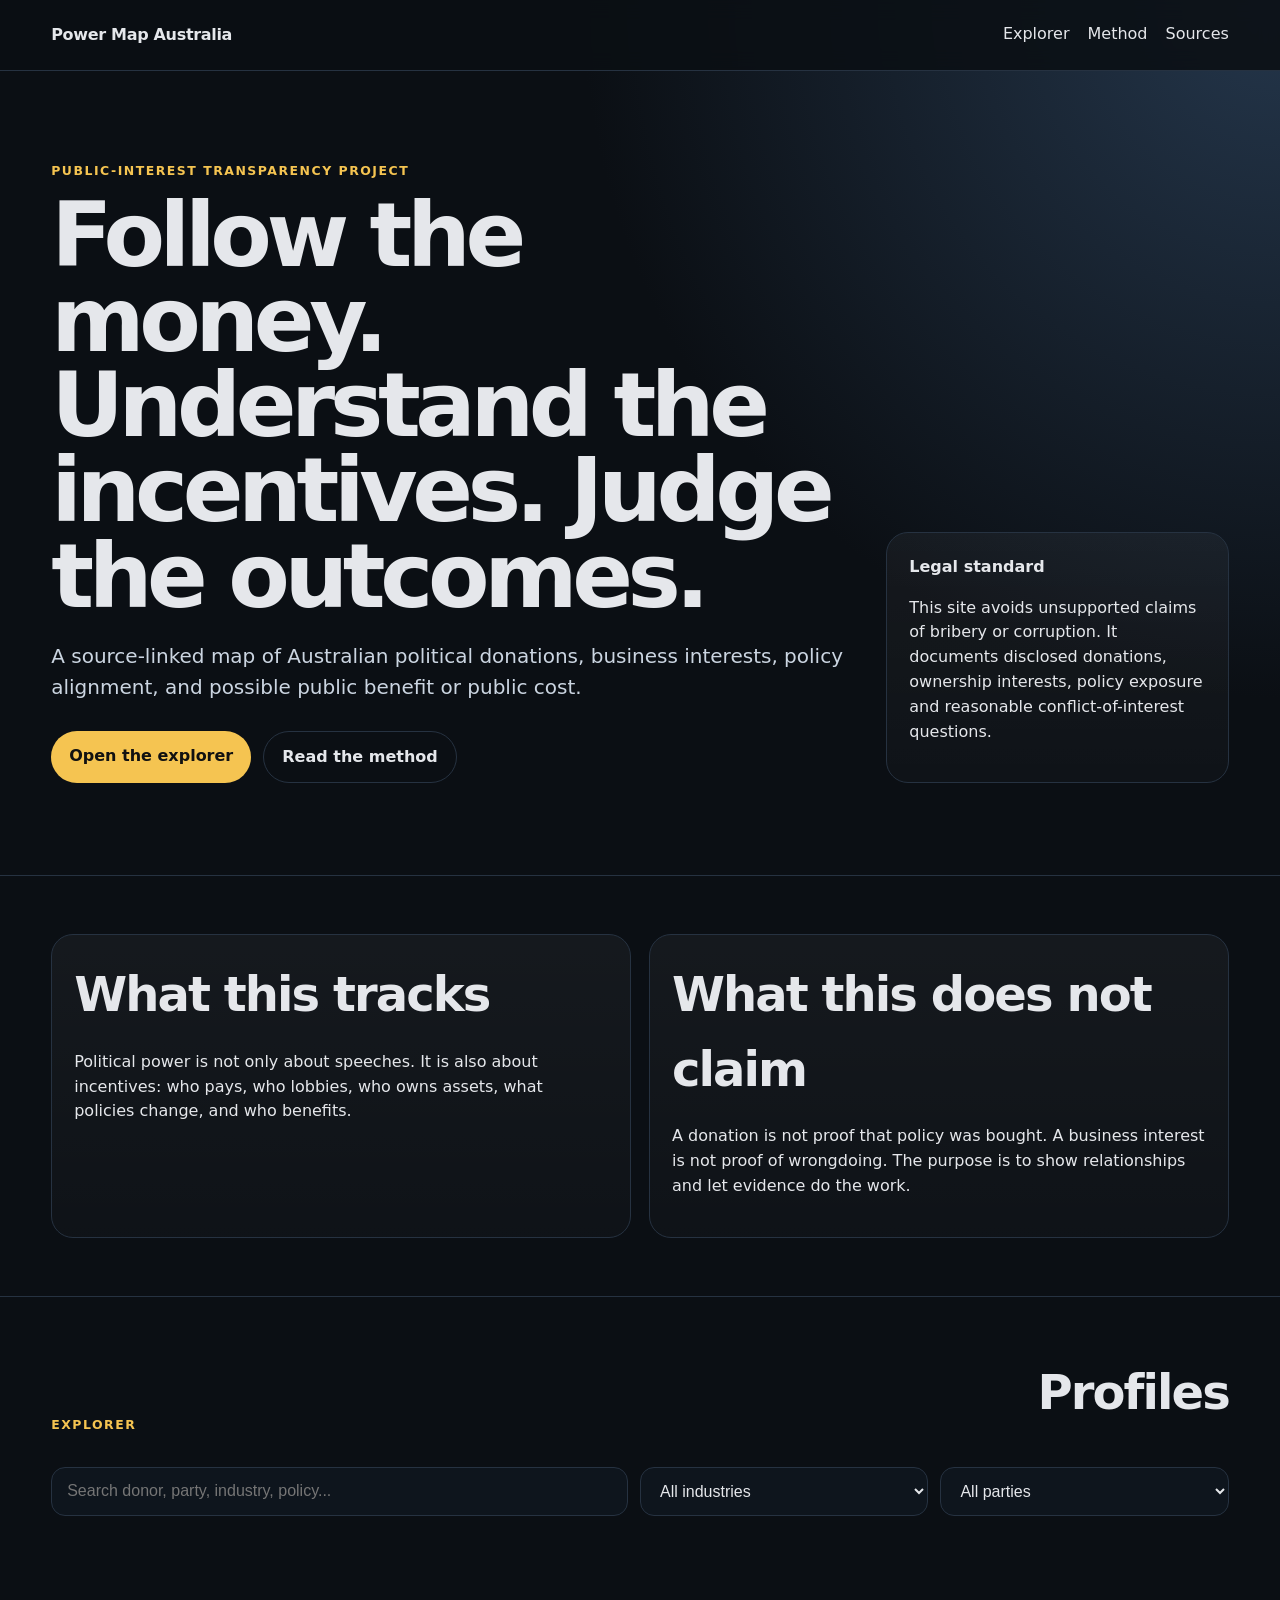
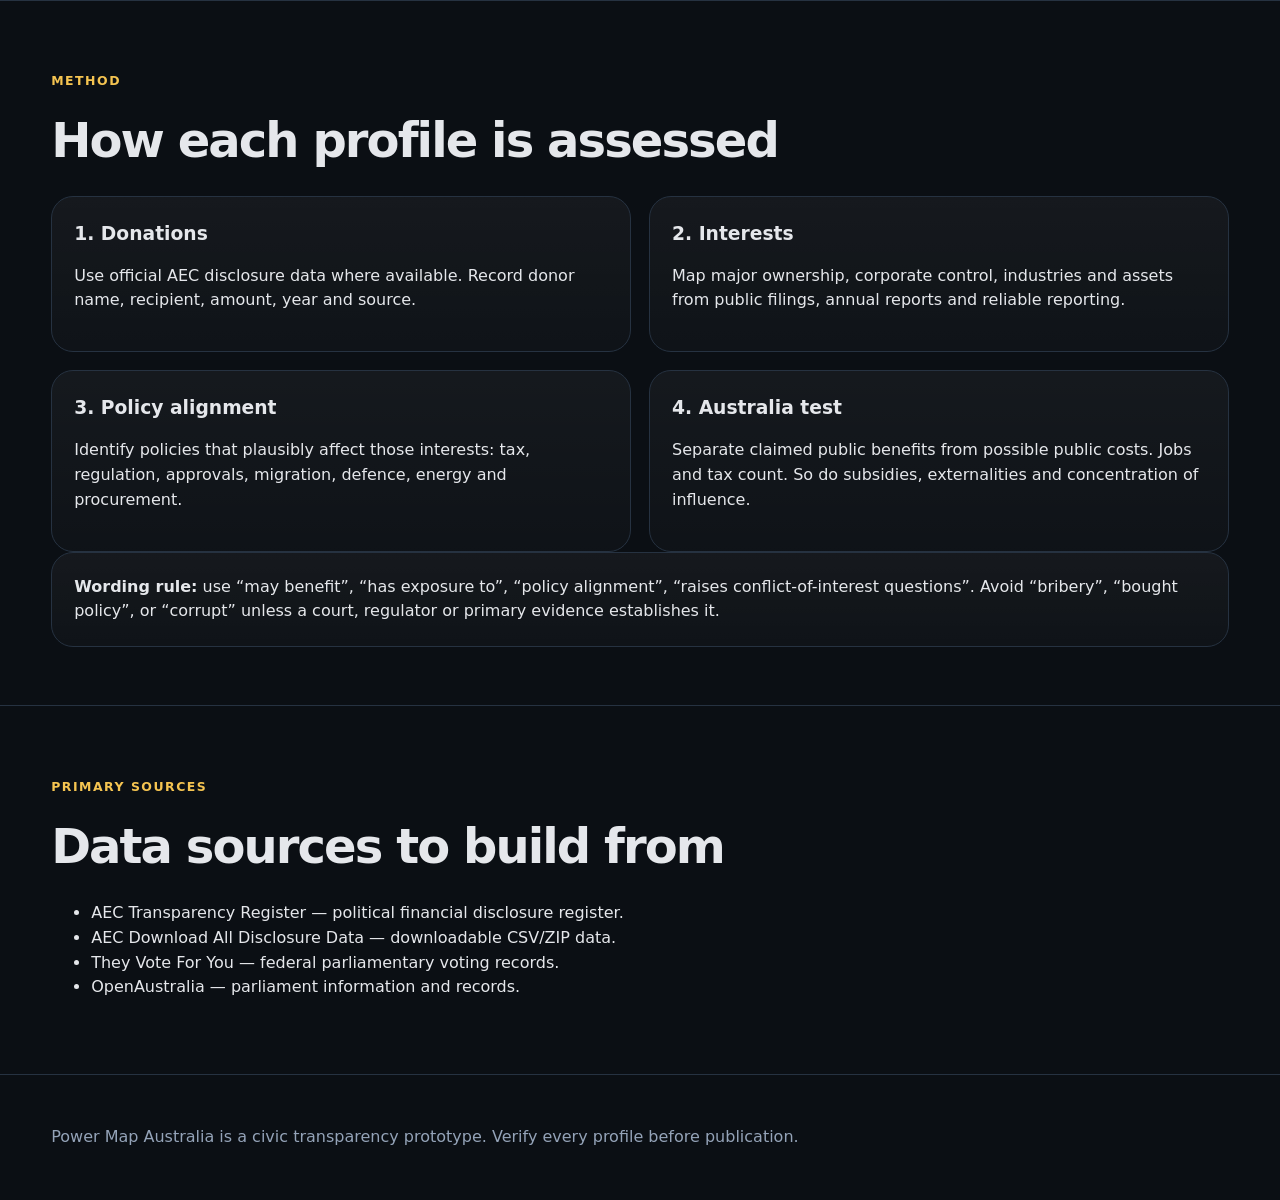
==== index.html @ 7ebf5d0d "Add files via upload" ====
<!doctype html>
<html lang="en">
<head>
  <meta charset="utf-8" />
  <meta name="viewport" content="width=device-width, initial-scale=1" />
  <title>Power Map Australia</title>
  <meta name="description" content="Mapping political donations, business interests, policy alignment and public benefit in Australia." />
  <link rel="stylesheet" href="styles.css" />
</head>
<body>
  <header class="site-header">
    <nav class="nav">
      <a class="brand" href="#top">Power Map Australia</a>
      <div class="nav-links">
        <a href="#explorer">Explorer</a>
        <a href="#method">Method</a>
        <a href="#sources">Sources</a>
      </div>
    </nav>
    <section id="top" class="hero">
      <div>
        <p class="eyebrow">Public-interest transparency project</p>
        <h1>Follow the money. Understand the incentives. Judge the outcomes.</h1>
        <p class="lead">A source-linked map of Australian political donations, business interests, policy alignment, and possible public benefit or public cost.</p>
        <div class="actions">
          <a class="button" href="#explorer">Open the explorer</a>
          <a class="button ghost" href="#method">Read the method</a>
        </div>
      </div>
      <aside class="hero-card">
        <strong>Legal standard</strong>
        <p>This site avoids unsupported claims of bribery or corruption. It documents disclosed donations, ownership interests, policy exposure and reasonable conflict-of-interest questions.</p>
      </aside>
    </section>
  </header>

  <main>
    <section class="section intro-grid">
      <article>
        <h2>What this tracks</h2>
        <p>Political power is not only about speeches. It is also about incentives: who pays, who lobbies, who owns assets, what policies change, and who benefits.</p>
      </article>
      <article>
        <h2>What this does not claim</h2>
        <p>A donation is not proof that policy was bought. A business interest is not proof of wrongdoing. The purpose is to show relationships and let evidence do the work.</p>
      </article>
    </section>

    <section id="explorer" class="section">
      <div class="section-heading">
        <p class="eyebrow">Explorer</p>
        <h2>Profiles</h2>
      </div>
      <div class="filters">
        <input id="search" type="search" placeholder="Search donor, party, industry, policy..." />
        <select id="industryFilter"><option value="">All industries</option></select>
        <select id="partyFilter"><option value="">All parties</option></select>
      </div>
      <div id="cards" class="cards"></div>
    </section>

    <section id="profile" class="section profile hidden"></section>

    <section id="method" class="section method">
      <p class="eyebrow">Method</p>
      <h2>How each profile is assessed</h2>
      <div class="method-grid">
        <div><h3>1. Donations</h3><p>Use official AEC disclosure data where available. Record donor name, recipient, amount, year and source.</p></div>
        <div><h3>2. Interests</h3><p>Map major ownership, corporate control, industries and assets from public filings, annual reports and reliable reporting.</p></div>
        <div><h3>3. Policy alignment</h3><p>Identify policies that plausibly affect those interests: tax, regulation, approvals, migration, defence, energy and procurement.</p></div>
        <div><h3>4. Australia test</h3><p>Separate claimed public benefits from possible public costs. Jobs and tax count. So do subsidies, externalities and concentration of influence.</p></div>
      </div>
      <div class="notice"><strong>Wording rule:</strong> use “may benefit”, “has exposure to”, “policy alignment”, “raises conflict-of-interest questions”. Avoid “bribery”, “bought policy”, or “corrupt” unless a court, regulator or primary evidence establishes it.</div>
    </section>

    <section id="sources" class="section sources">
      <p class="eyebrow">Primary sources</p>
      <h2>Data sources to build from</h2>
      <ul>
        <li><a href="https://transparency.aec.gov.au/" target="_blank" rel="noreferrer">AEC Transparency Register</a> — political financial disclosure register.</li>
        <li><a href="https://transparency.aec.gov.au/Download" target="_blank" rel="noreferrer">AEC Download All Disclosure Data</a> — downloadable CSV/ZIP data.</li>
        <li><a href="https://theyvoteforyou.org.au/" target="_blank" rel="noreferrer">They Vote For You</a> — federal parliamentary voting records.</li>
        <li><a href="https://www.openaustralia.org.au/" target="_blank" rel="noreferrer">OpenAustralia</a> — parliament information and records.</li>
      </ul>
    </section>
  </main>

  <footer class="footer">
    <p>Power Map Australia is a civic transparency prototype. Verify every profile before publication.</p>
  </footer>
  <script src="app.js"></script>
</body>
</html>
---- styles.css ----
:root{--bg:#0b0f14;--panel:#111923;--muted:#94a3b8;--text:#e5e7eb;--line:#263241;--accent:#f5c451;--good:#58d68d;--bad:#ff7979}*{box-sizing:border-box}html{scroll-behavior:smooth}body{margin:0;font-family:Inter,system-ui,-apple-system,Segoe UI,Roboto,Arial,sans-serif;background:var(--bg);color:var(--text);line-height:1.55}.site-header{background:radial-gradient(circle at top right,#24364b 0,#0b0f14 45%)}.nav{display:flex;justify-content:space-between;align-items:center;padding:22px clamp(18px,4vw,64px);border-bottom:1px solid var(--line);position:sticky;top:0;background:rgba(11,15,20,.88);backdrop-filter:blur(10px);z-index:5}.brand{font-weight:800;color:var(--text);text-decoration:none;letter-spacing:-.02em}.nav-links{display:flex;gap:18px}.nav-links a,.sources a{color:var(--text);text-decoration:none;border-bottom:1px solid transparent}.nav-links a:hover,.sources a:hover{border-color:var(--accent)}.hero{display:grid;grid-template-columns:minmax(0,1.4fr) minmax(280px,.6fr);gap:36px;padding:78px clamp(18px,4vw,64px) 92px;align-items:end}.eyebrow{color:var(--accent);font-weight:700;text-transform:uppercase;font-size:.78rem;letter-spacing:.12em}h1{font-size:clamp(2.5rem,7vw,5.8rem);line-height:.95;letter-spacing:-.06em;margin:10px 0 22px;max-width:980px}h2{font-size:clamp(1.8rem,4vw,3rem);letter-spacing:-.04em;margin:0 0 18px}h3{margin:0 0 8px}.lead{font-size:1.25rem;color:#cbd5e1;max-width:820px}.actions{display:flex;gap:12px;flex-wrap:wrap;margin-top:28px}.button{display:inline-flex;padding:13px 18px;border-radius:999px;background:var(--accent);color:#111;text-decoration:none;font-weight:800}.button.ghost{background:transparent;color:var(--text);border:1px solid var(--line)}.hero-card,.notice,.card,.profile-panel,.method-grid>div,.intro-grid>article{background:linear-gradient(180deg,rgba(255,255,255,.045),rgba(255,255,255,.015));border:1px solid var(--line);border-radius:22px;padding:22px}.section{padding:58px clamp(18px,4vw,64px);border-top:1px solid var(--line)}.intro-grid,.method-grid{display:grid;grid-template-columns:repeat(2,minmax(0,1fr));gap:18px}.section-heading{display:flex;justify-content:space-between;align-items:end;gap:20px}.filters{display:grid;grid-template-columns:2fr 1fr 1fr;gap:12px;margin:20px 0 26px}input,select{width:100%;background:#0e151d;border:1px solid var(--line);border-radius:14px;color:var(--text);padding:14px 15px;font-size:1rem}.cards{display:grid;grid-template-columns:repeat(3,minmax(0,1fr));gap:18px}.card{cursor:pointer;transition:.18s transform,.18s border-color}.card:hover{transform:translateY(-2px);border-color:var(--accent)}.tagrow{display:flex;gap:8px;flex-wrap:wrap;margin:14px 0}.tag{font-size:.78rem;padding:5px 8px;border-radius:999px;background:#1b2633;color:#cbd5e1}.muted{color:var(--muted)}.profile.hidden{display:none}.profile-grid{display:grid;grid-template-columns:minmax(0,1fr) minmax(280px,.42fr);gap:18px}.profile-panel{margin-bottom:18px}.two-col{display:grid;grid-template-columns:1fr 1fr;gap:14px}.benefit{border-left:3px solid var(--good);padding-left:12px}.cost{border-left:3px solid var(--bad);padding-left:12px}.donation-table{width:100%;border-collapse:collapse;overflow:hidden}th,td{text-align:left;border-bottom:1px solid var(--line);padding:10px;vertical-align:top}th{color:var(--accent);font-size:.86rem}.score{font-size:2.4rem;font-weight:900}.footer{padding:34px clamp(18px,4vw,64px);color:var(--muted);border-top:1px solid var(--line)}@media(max-width:850px){.hero,.profile-grid,.intro-grid,.method-grid,.two-col{grid-template-columns:1fr}.cards{grid-template-columns:1fr}.filters{grid-template-columns:1fr}.nav{align-items:flex-start;gap:10px}.nav-links{font-size:.9rem}}
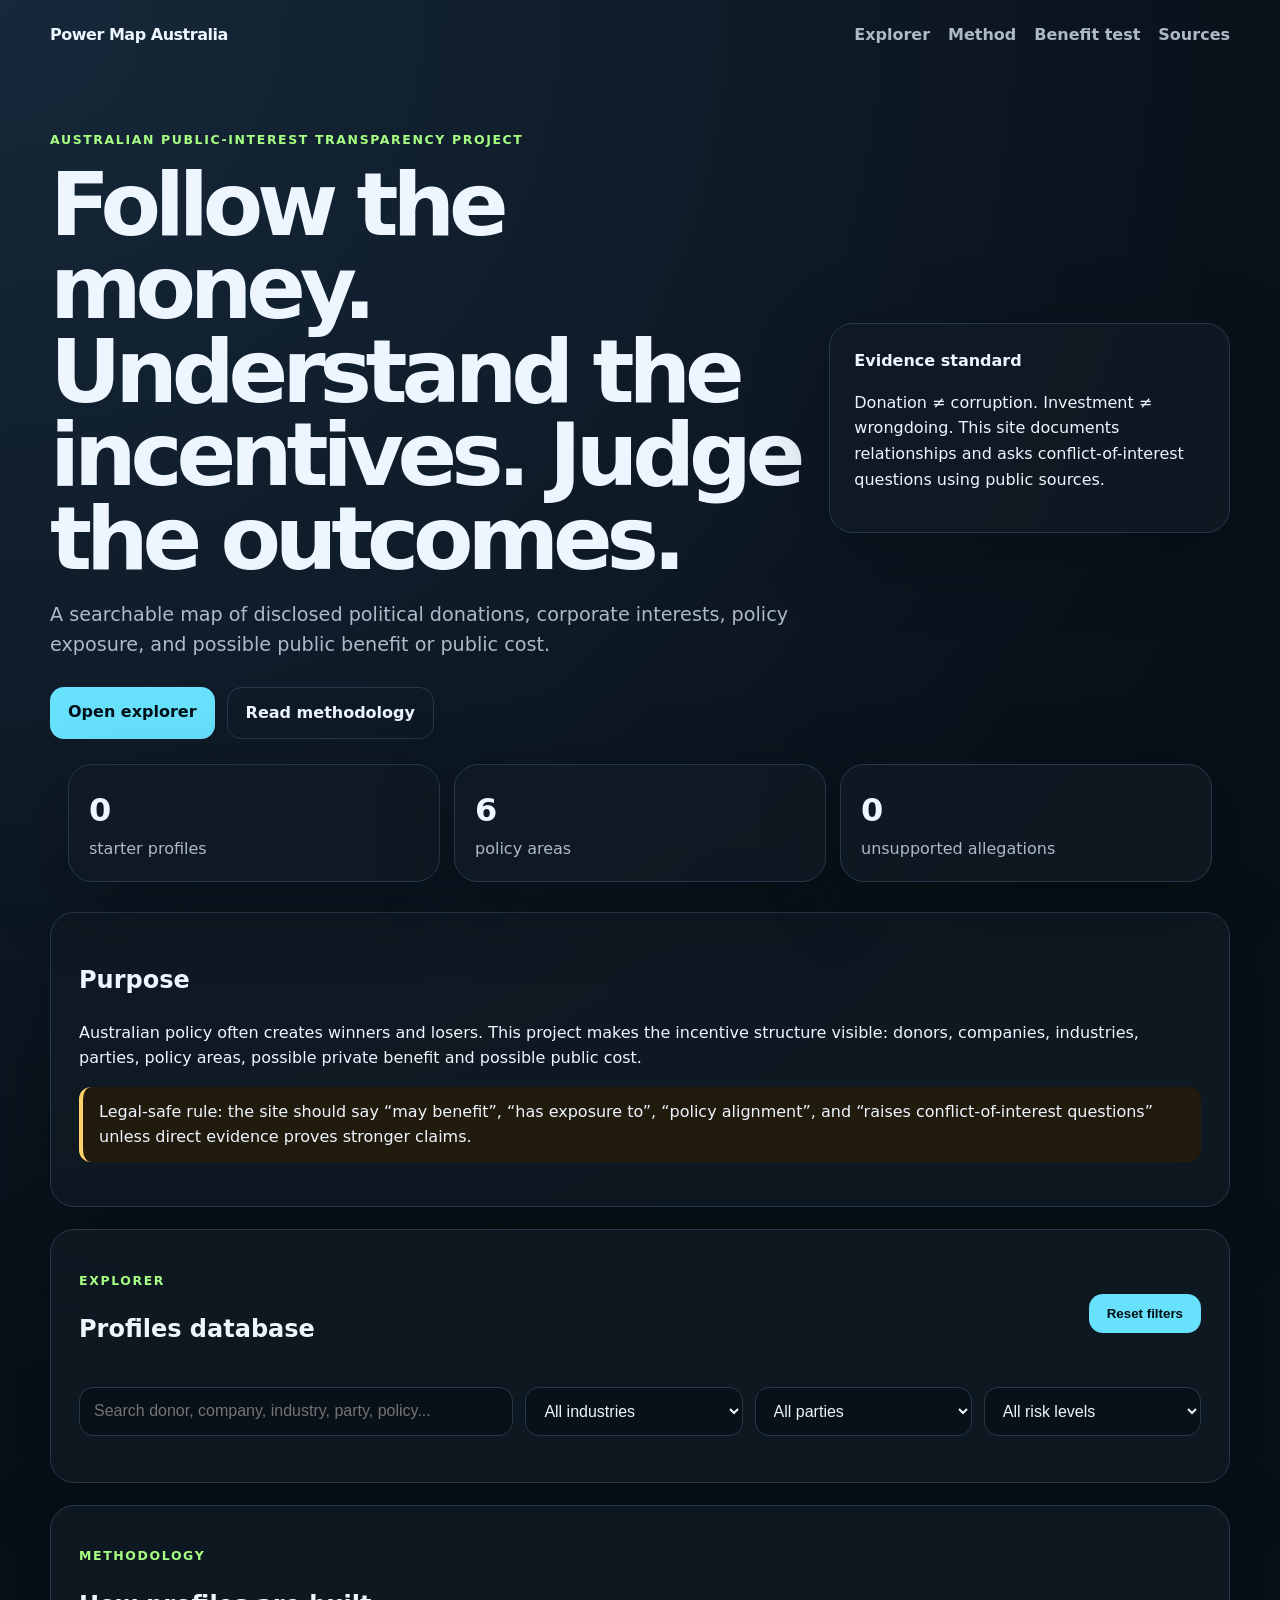
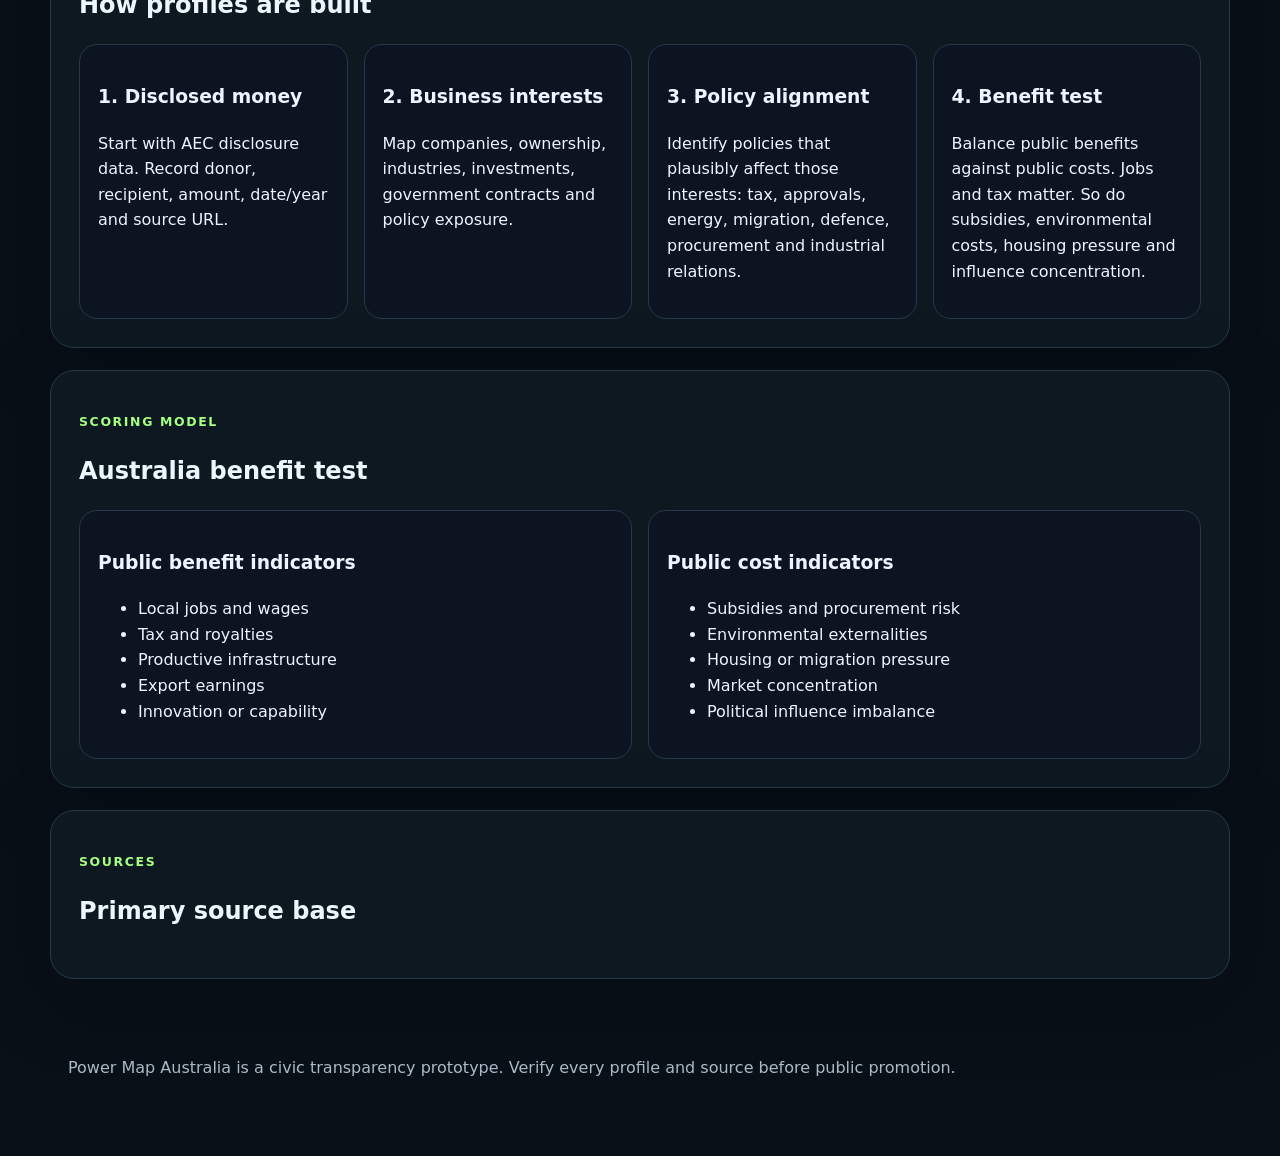
==== commit 29a500b4: "Add files via upload" ====
--- a/index.html
+++ b/index.html
@@ -1,93 +1,4 @@
 <!doctype html>
-<html lang="en">
-<head>
-  <meta charset="utf-8" />
-  <meta name="viewport" content="width=device-width, initial-scale=1" />
-  <title>Power Map Australia</title>
-  <meta name="description" content="Mapping political donations, business interests, policy alignment and public benefit in Australia." />
-  <link rel="stylesheet" href="styles.css" />
-</head>
-<body>
-  <header class="site-header">
-    <nav class="nav">
-      <a class="brand" href="#top">Power Map Australia</a>
-      <div class="nav-links">
-        <a href="#explorer">Explorer</a>
-        <a href="#method">Method</a>
-        <a href="#sources">Sources</a>
-      </div>
-    </nav>
-    <section id="top" class="hero">
-      <div>
-        <p class="eyebrow">Public-interest transparency project</p>
-        <h1>Follow the money. Understand the incentives. Judge the outcomes.</h1>
-        <p class="lead">A source-linked map of Australian political donations, business interests, policy alignment, and possible public benefit or public cost.</p>
-        <div class="actions">
-          <a class="button" href="#explorer">Open the explorer</a>
-          <a class="button ghost" href="#method">Read the method</a>
-        </div>
-      </div>
-      <aside class="hero-card">
-        <strong>Legal standard</strong>
-        <p>This site avoids unsupported claims of bribery or corruption. It documents disclosed donations, ownership interests, policy exposure and reasonable conflict-of-interest questions.</p>
-      </aside>
-    </section>
-  </header>
-
-  <main>
-    <section class="section intro-grid">
-      <article>
-        <h2>What this tracks</h2>
-        <p>Political power is not only about speeches. It is also about incentives: who pays, who lobbies, who owns assets, what policies change, and who benefits.</p>
-      </article>
-      <article>
-        <h2>What this does not claim</h2>
-        <p>A donation is not proof that policy was bought. A business interest is not proof of wrongdoing. The purpose is to show relationships and let evidence do the work.</p>
-      </article>
-    </section>
-
-    <section id="explorer" class="section">
-      <div class="section-heading">
-        <p class="eyebrow">Explorer</p>
-        <h2>Profiles</h2>
-      </div>
-      <div class="filters">
-        <input id="search" type="search" placeholder="Search donor, party, industry, policy..." />
-        <select id="industryFilter"><option value="">All industries</option></select>
-        <select id="partyFilter"><option value="">All parties</option></select>
-      </div>
-      <div id="cards" class="cards"></div>
-    </section>
-
-    <section id="profile" class="section profile hidden"></section>
-
-    <section id="method" class="section method">
-      <p class="eyebrow">Method</p>
-      <h2>How each profile is assessed</h2>
-      <div class="method-grid">
-        <div><h3>1. Donations</h3><p>Use official AEC disclosure data where available. Record donor name, recipient, amount, year and source.</p></div>
-        <div><h3>2. Interests</h3><p>Map major ownership, corporate control, industries and assets from public filings, annual reports and reliable reporting.</p></div>
-        <div><h3>3. Policy alignment</h3><p>Identify policies that plausibly affect those interests: tax, regulation, approvals, migration, defence, energy and procurement.</p></div>
-        <div><h3>4. Australia test</h3><p>Separate claimed public benefits from possible public costs. Jobs and tax count. So do subsidies, externalities and concentration of influence.</p></div>
-      </div>
-      <div class="notice"><strong>Wording rule:</strong> use “may benefit”, “has exposure to”, “policy alignment”, “raises conflict-of-interest questions”. Avoid “bribery”, “bought policy”, or “corrupt” unless a court, regulator or primary evidence establishes it.</div>
-    </section>
-
-    <section id="sources" class="section sources">
-      <p class="eyebrow">Primary sources</p>
-      <h2>Data sources to build from</h2>
-      <ul>
-        <li><a href="https://transparency.aec.gov.au/" target="_blank" rel="noreferrer">AEC Transparency Register</a> — political financial disclosure register.</li>
-        <li><a href="https://transparency.aec.gov.au/Download" target="_blank" rel="noreferrer">AEC Download All Disclosure Data</a> — downloadable CSV/ZIP data.</li>
-        <li><a href="https://theyvoteforyou.org.au/" target="_blank" rel="noreferrer">They Vote For You</a> — federal parliamentary voting records.</li>
-        <li><a href="https://www.openaustralia.org.au/" target="_blank" rel="noreferrer">OpenAustralia</a> — parliament information and records.</li>
-      </ul>
-    </section>
-  </main>
-
-  <footer class="footer">
-    <p>Power Map Australia is a civic transparency prototype. Verify every profile before publication.</p>
-  </footer>
-  <script src="app.js"></script>
-</body>
-</html>
+<html lang="en"><head><meta charset="utf-8"><meta name="viewport" content="width=device-width, initial-scale=1"><title>Power Map Australia</title><meta name="description" content="Mapping Australian political donations, business interests, policy alignment and public benefit."><link rel="stylesheet" href="styles.css"></head>
+<body><header class="top"><nav><a class="logo" href="#top">Power Map Australia</a><button id="menu">Menu</button><div id="navlinks"><a href="#explorer">Explorer</a><a href="#method">Method</a><a href="#score">Benefit test</a><a href="#sources">Sources</a></div></nav><section id="top" class="hero"><div><p class="eyebrow">Australian public-interest transparency project</p><h1>Follow the money. Understand the incentives. Judge the outcomes.</h1><p class="lead">A searchable map of disclosed political donations, corporate interests, policy exposure, and possible public benefit or public cost.</p><div class="cta"><a href="#explorer" class="btn">Open explorer</a><a href="#method" class="btn secondary">Read methodology</a></div></div><aside class="panel"><b>Evidence standard</b><p>Donation ≠ corruption. Investment ≠ wrongdoing. This site documents relationships and asks conflict-of-interest questions using public sources.</p></aside></section></header>
+<main><section class="stats"><div><b id="profileCount">0</b><span>starter profiles</span></div><div><b>6</b><span>policy areas</span></div><div><b>0</b><span>unsupported allegations</span></div></section><section class="section"><h2>Purpose</h2><p>Australian policy often creates winners and losers. This project makes the incentive structure visible: donors, companies, industries, parties, policy areas, possible private benefit and possible public cost.</p><p class="warning">Legal-safe rule: the site should say “may benefit”, “has exposure to”, “policy alignment”, and “raises conflict-of-interest questions” unless direct evidence proves stronger claims.</p></section><section id="explorer" class="section"><div class="sectionhead"><div><p class="eyebrow">Explorer</p><h2>Profiles database</h2></div><button id="reset" class="smallbtn">Reset filters</button></div><div class="filters"><input id="search" type="search" placeholder="Search donor, company, industry, party, policy..."><select id="industryFilter"><option value="">All industries</option></select><select id="partyFilter"><option value="">All parties</option></select><select id="riskFilter"><option value="">All risk levels</option></select></div><div id="cards" class="cards"></div></section><section id="profile" class="section profile hidden"></section><section id="method" class="section"><p class="eyebrow">Methodology</p><h2>How profiles are built</h2><div class="grid"><article><h3>1. Disclosed money</h3><p>Start with AEC disclosure data. Record donor, recipient, amount, date/year and source URL.</p></article><article><h3>2. Business interests</h3><p>Map companies, ownership, industries, investments, government contracts and policy exposure.</p></article><article><h3>3. Policy alignment</h3><p>Identify policies that plausibly affect those interests: tax, approvals, energy, migration, defence, procurement and industrial relations.</p></article><article><h3>4. Benefit test</h3><p>Balance public benefits against public costs. Jobs and tax matter. So do subsidies, environmental costs, housing pressure and influence concentration.</p></article></div></section><section id="score" class="section"><p class="eyebrow">Scoring model</p><h2>Australia benefit test</h2><div class="score"><div><h3>Public benefit indicators</h3><ul><li>Local jobs and wages</li><li>Tax and royalties</li><li>Productive infrastructure</li><li>Export earnings</li><li>Innovation or capability</li></ul></div><div><h3>Public cost indicators</h3><ul><li>Subsidies and procurement risk</li><li>Environmental externalities</li><li>Housing or migration pressure</li><li>Market concentration</li><li>Political influence imbalance</li></ul></div></div></section><section id="sources" class="section"><p class="eyebrow">Sources</p><h2>Primary source base</h2><div id="sourcesList" class="sourcegrid"></div></section></main><footer><p>Power Map Australia is a civic transparency prototype. Verify every profile and source before public promotion.</p></footer><script src="app.js"></script></body></html>
--- a/styles.css
+++ b/styles.css
@@ -1 +1 @@
-:root{--bg:#0b0f14;--panel:#111923;--muted:#94a3b8;--text:#e5e7eb;--line:#263241;--accent:#f5c451;--good:#58d68d;--bad:#ff7979}*{box-sizing:border-box}html{scroll-behavior:smooth}body{margin:0;font-family:Inter,system-ui,-apple-system,Segoe UI,Roboto,Arial,sans-serif;background:var(--bg);color:var(--text);line-height:1.55}.site-header{background:radial-gradient(circle at top right,#24364b 0,#0b0f14 45%)}.nav{display:flex;justify-content:space-between;align-items:center;padding:22px clamp(18px,4vw,64px);border-bottom:1px solid var(--line);position:sticky;top:0;background:rgba(11,15,20,.88);backdrop-filter:blur(10px);z-index:5}.brand{font-weight:800;color:var(--text);text-decoration:none;letter-spacing:-.02em}.nav-links{display:flex;gap:18px}.nav-links a,.sources a{color:var(--text);text-decoration:none;border-bottom:1px solid transparent}.nav-links a:hover,.sources a:hover{border-color:var(--accent)}.hero{display:grid;grid-template-columns:minmax(0,1.4fr) minmax(280px,.6fr);gap:36px;padding:78px clamp(18px,4vw,64px) 92px;align-items:end}.eyebrow{color:var(--accent);font-weight:700;text-transform:uppercase;font-size:.78rem;letter-spacing:.12em}h1{font-size:clamp(2.5rem,7vw,5.8rem);line-height:.95;letter-spacing:-.06em;margin:10px 0 22px;max-width:980px}h2{font-size:clamp(1.8rem,4vw,3rem);letter-spacing:-.04em;margin:0 0 18px}h3{margin:0 0 8px}.lead{font-size:1.25rem;color:#cbd5e1;max-width:820px}.actions{display:flex;gap:12px;flex-wrap:wrap;margin-top:28px}.button{display:inline-flex;padding:13px 18px;border-radius:999px;background:var(--accent);color:#111;text-decoration:none;font-weight:800}.button.ghost{background:transparent;color:var(--text);border:1px solid var(--line)}.hero-card,.notice,.card,.profile-panel,.method-grid>div,.intro-grid>article{background:linear-gradient(180deg,rgba(255,255,255,.045),rgba(255,255,255,.015));border:1px solid var(--line);border-radius:22px;padding:22px}.section{padding:58px clamp(18px,4vw,64px);border-top:1px solid var(--line)}.intro-grid,.method-grid{display:grid;grid-template-columns:repeat(2,minmax(0,1fr));gap:18px}.section-heading{display:flex;justify-content:space-between;align-items:end;gap:20px}.filters{display:grid;grid-template-columns:2fr 1fr 1fr;gap:12px;margin:20px 0 26px}input,select{width:100%;background:#0e151d;border:1px solid var(--line);border-radius:14px;color:var(--text);padding:14px 15px;font-size:1rem}.cards{display:grid;grid-template-columns:repeat(3,minmax(0,1fr));gap:18px}.card{cursor:pointer;transition:.18s transform,.18s border-color}.card:hover{transform:translateY(-2px);border-color:var(--accent)}.tagrow{display:flex;gap:8px;flex-wrap:wrap;margin:14px 0}.tag{font-size:.78rem;padding:5px 8px;border-radius:999px;background:#1b2633;color:#cbd5e1}.muted{color:var(--muted)}.profile.hidden{display:none}.profile-grid{display:grid;grid-template-columns:minmax(0,1fr) minmax(280px,.42fr);gap:18px}.profile-panel{margin-bottom:18px}.two-col{display:grid;grid-template-columns:1fr 1fr;gap:14px}.benefit{border-left:3px solid var(--good);padding-left:12px}.cost{border-left:3px solid var(--bad);padding-left:12px}.donation-table{width:100%;border-collapse:collapse;overflow:hidden}th,td{text-align:left;border-bottom:1px solid var(--line);padding:10px;vertical-align:top}th{color:var(--accent);font-size:.86rem}.score{font-size:2.4rem;font-weight:900}.footer{padding:34px clamp(18px,4vw,64px);color:var(--muted);border-top:1px solid var(--line)}@media(max-width:850px){.hero,.profile-grid,.intro-grid,.method-grid,.two-col{grid-template-columns:1fr}.cards{grid-template-columns:1fr}.filters{grid-template-columns:1fr}.nav{align-items:flex-start;gap:10px}.nav-links{font-size:.9rem}}
+ :root{--bg:#081018;--card:#101a24;--card2:#132233;--text:#edf5ff;--muted:#aeb9c7;--line:#26384a;--accent:#68e1fd;--accent2:#a6ff83;--warn:#ffd166}*{box-sizing:border-box}body{margin:0;font-family:Inter,ui-sans-serif,system-ui,-apple-system,Segoe UI,Arial,sans-serif;background:radial-gradient(circle at top left,#16283a,#081018 45%);color:var(--text);line-height:1.6}a{color:var(--accent)}.top{padding:22px 18px 50px}nav{max-width:1180px;margin:auto;display:flex;align-items:center;justify-content:space-between;gap:18px}.logo{font-weight:900;color:var(--text);text-decoration:none;letter-spacing:-.03em}#navlinks{display:flex;gap:18px}#navlinks a{color:var(--muted);text-decoration:none;font-weight:700}#menu{display:none}.hero{max-width:1180px;margin:70px auto 0;display:grid;grid-template-columns:1.5fr .8fr;gap:28px;align-items:center}.eyebrow{text-transform:uppercase;letter-spacing:.13em;color:var(--accent2);font-size:.78rem;font-weight:900}.hero h1{font-size:clamp(2.3rem,7vw,5.5rem);line-height:.95;margin:12px 0;letter-spacing:-.07em}.lead{font-size:1.2rem;color:var(--muted);max-width:780px}.cta{display:flex;gap:12px;flex-wrap:wrap;margin-top:26px}.btn,.smallbtn{background:var(--accent);color:#021018;padding:12px 18px;border-radius:14px;text-decoration:none;font-weight:900;border:0}.secondary{background:transparent;color:var(--text);border:1px solid var(--line)}.panel,.section,.stats>div{background:rgba(16,26,36,.82);border:1px solid var(--line);border-radius:24px;box-shadow:0 20px 80px rgba(0,0,0,.25)}.panel{padding:24px}.stats{max-width:1180px;margin:-25px auto 30px;padding:0 18px;display:grid;grid-template-columns:repeat(3,1fr);gap:14px}.stats>div{padding:20px}.stats b{display:block;font-size:2rem}.stats span{color:var(--muted)}.section{max-width:1180px;margin:22px auto;padding:28px}.warning{border-left:4px solid var(--warn);padding:12px 16px;background:#211b0d;border-radius:12px}.sectionhead{display:flex;align-items:center;justify-content:space-between;gap:12px}.filters{display:grid;grid-template-columns:2fr 1fr 1fr 1fr;gap:12px;margin:18px 0}input,select{width:100%;background:#081018;color:var(--text);border:1px solid var(--line);border-radius:14px;padding:14px;font-size:1rem}.cards{display:grid;grid-template-columns:repeat(auto-fit,minmax(260px,1fr));gap:16px}.card{background:var(--card2);border:1px solid var(--line);border-radius:20px;padding:20px;cursor:pointer;transition:.15s}.card:hover{transform:translateY(-2px);border-color:var(--accent)}.tagrow{display:flex;gap:8px;flex-wrap:wrap;margin:12px 0}.tag{font-size:.78rem;border:1px solid var(--line);border-radius:999px;padding:4px 8px;color:var(--muted)}.profilebox{background:#0b1420;border:1px solid var(--line);border-radius:20px;padding:20px;margin-top:16px}.hidden{display:none}.grid,.score,.sourcegrid{display:grid;grid-template-columns:repeat(auto-fit,minmax(240px,1fr));gap:16px}.grid article,.score>div,.source{background:#0b1420;border:1px solid var(--line);border-radius:18px;padding:18px}.source a{font-weight:900}.profile h2{font-size:2.3rem;letter-spacing:-.04em}.cols{display:grid;grid-template-columns:repeat(auto-fit,minmax(230px,1fr));gap:14px}.cols ul{margin-top:4px}.donation{background:#09121d;border:1px dashed var(--line);padding:12px;border-radius:14px;margin:8px 0}footer{max-width:1180px;margin:40px auto;padding:20px 18px;color:var(--muted)}@media(max-width:760px){#menu{display:block;background:transparent;color:var(--text);border:1px solid var(--line);padding:8px 12px;border-radius:12px}#navlinks{display:none;position:absolute;right:18px;top:62px;flex-direction:column;background:#0b1420;padding:16px;border:1px solid var(--line);border-radius:16px}.hero{grid-template-columns:1fr;margin-top:42px}.filters,.stats{grid-template-columns:1fr}.section{border-radius:18px}.hero h1{font-size:3.1rem}}
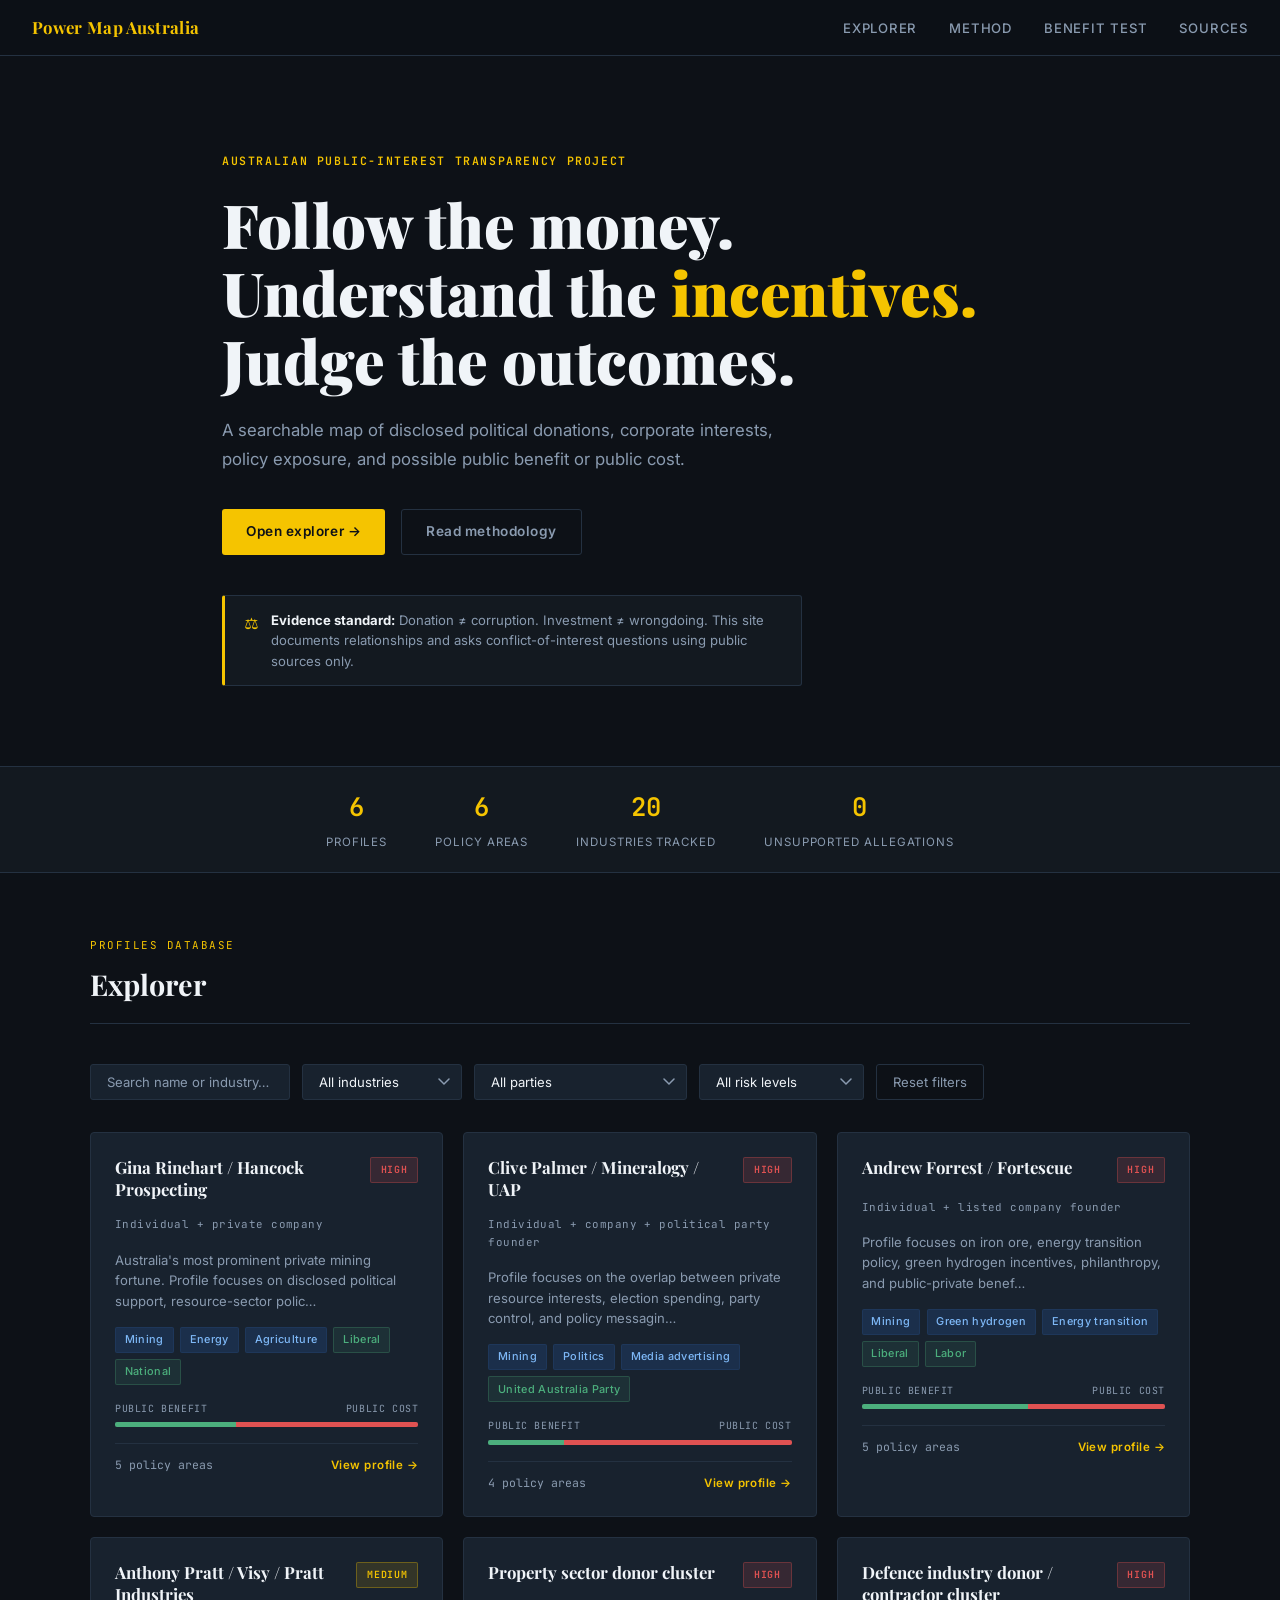
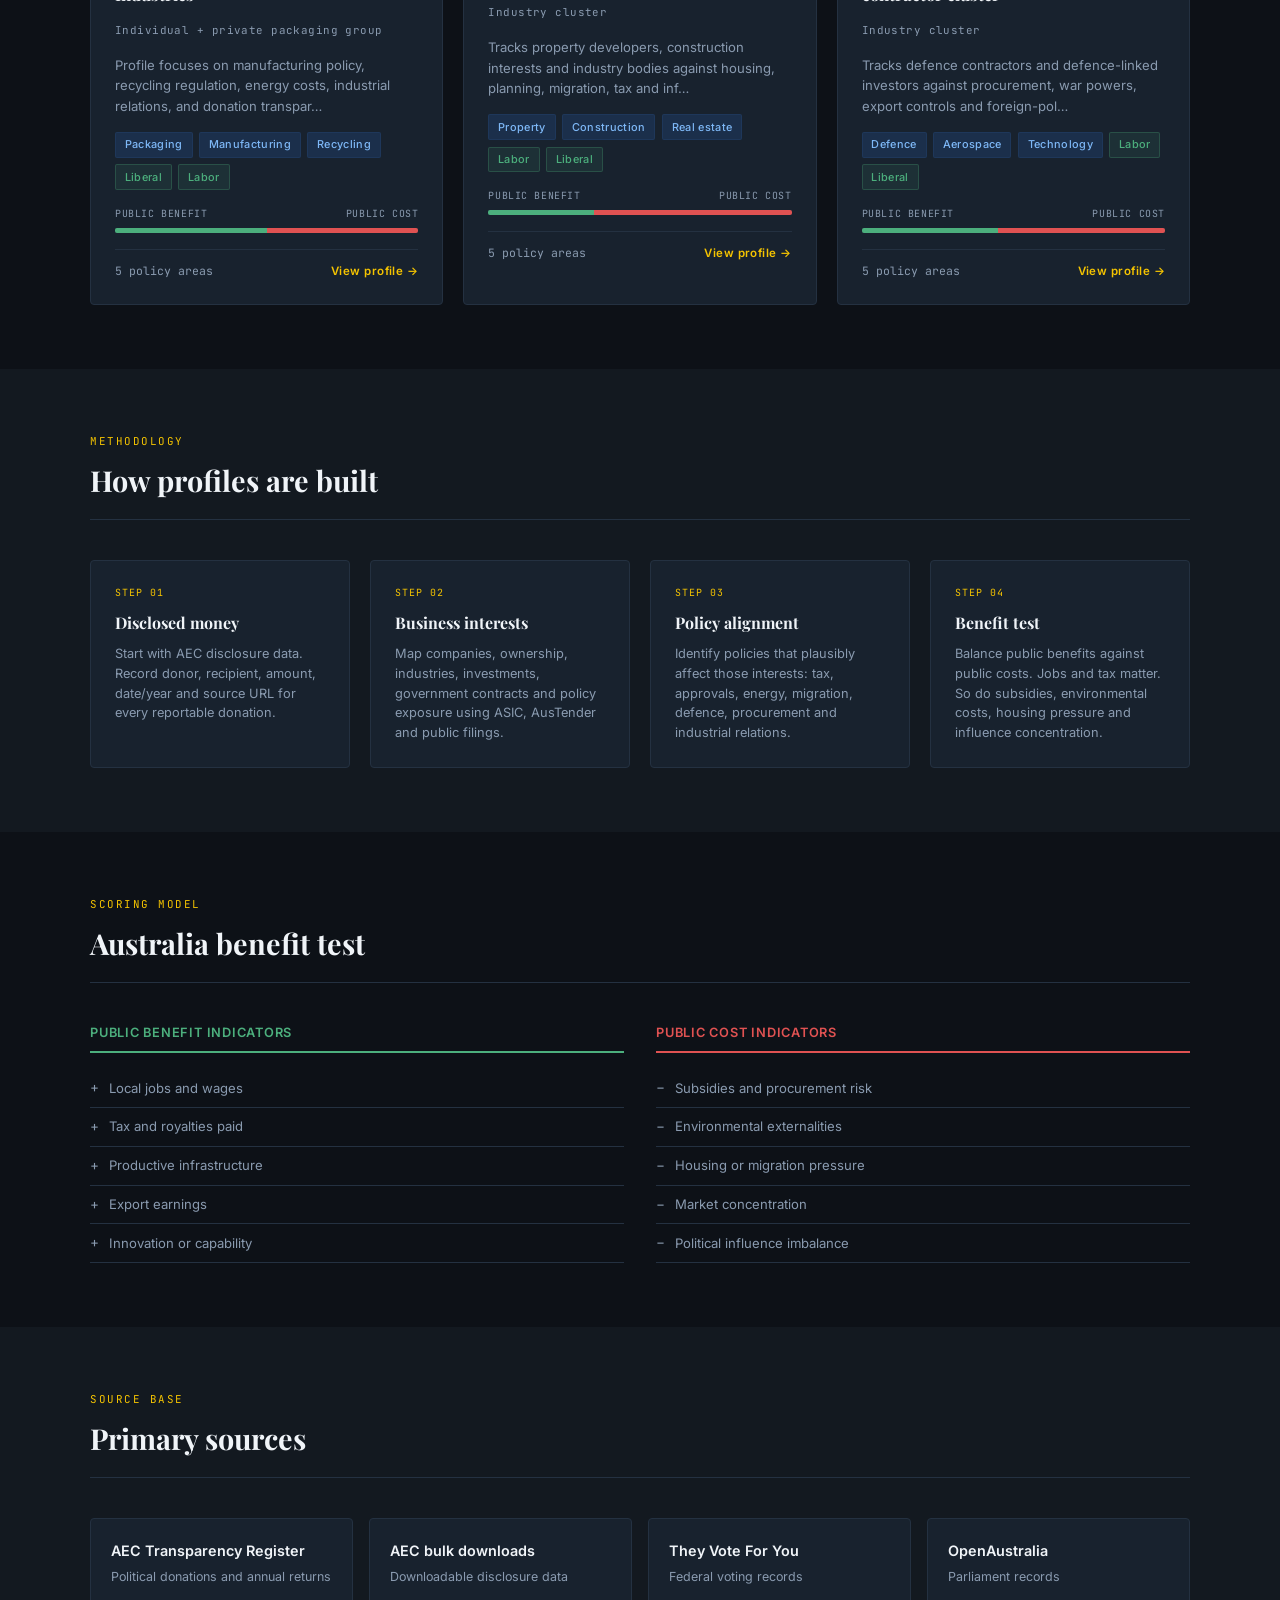
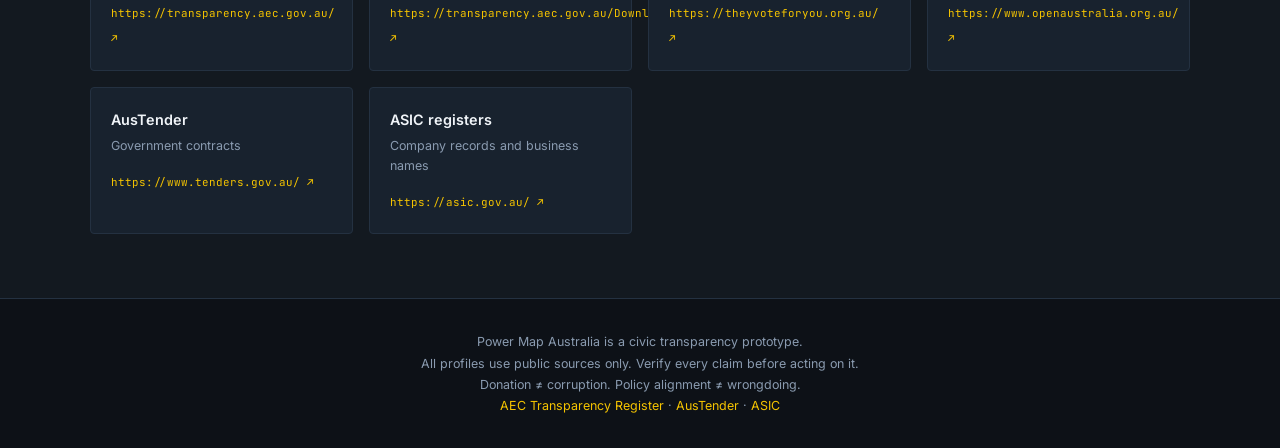
==== commit 89989327: "Add files via upload" ====
--- a/index.html
+++ b/index.html
@@ -1,4 +1,1165 @@
-<!doctype html>
-<html lang="en"><head><meta charset="utf-8"><meta name="viewport" content="width=device-width, initial-scale=1"><title>Power Map Australia</title><meta name="description" content="Mapping Australian political donations, business interests, policy alignment and public benefit."><link rel="stylesheet" href="styles.css"></head>
-<body><header class="top"><nav><a class="logo" href="#top">Power Map Australia</a><button id="menu">Menu</button><div id="navlinks"><a href="#explorer">Explorer</a><a href="#method">Method</a><a href="#score">Benefit test</a><a href="#sources">Sources</a></div></nav><section id="top" class="hero"><div><p class="eyebrow">Australian public-interest transparency project</p><h1>Follow the money. Understand the incentives. Judge the outcomes.</h1><p class="lead">A searchable map of disclosed political donations, corporate interests, policy exposure, and possible public benefit or public cost.</p><div class="cta"><a href="#explorer" class="btn">Open explorer</a><a href="#method" class="btn secondary">Read methodology</a></div></div><aside class="panel"><b>Evidence standard</b><p>Donation ≠ corruption. Investment ≠ wrongdoing. This site documents relationships and asks conflict-of-interest questions using public sources.</p></aside></section></header>
-<main><section class="stats"><div><b id="profileCount">0</b><span>starter profiles</span></div><div><b>6</b><span>policy areas</span></div><div><b>0</b><span>unsupported allegations</span></div></section><section class="section"><h2>Purpose</h2><p>Australian policy often creates winners and losers. This project makes the incentive structure visible: donors, companies, industries, parties, policy areas, possible private benefit and possible public cost.</p><p class="warning">Legal-safe rule: the site should say “may benefit”, “has exposure to”, “policy alignment”, and “raises conflict-of-interest questions” unless direct evidence proves stronger claims.</p></section><section id="explorer" class="section"><div class="sectionhead"><div><p class="eyebrow">Explorer</p><h2>Profiles database</h2></div><button id="reset" class="smallbtn">Reset filters</button></div><div class="filters"><input id="search" type="search" placeholder="Search donor, company, industry, party, policy..."><select id="industryFilter"><option value="">All industries</option></select><select id="partyFilter"><option value="">All parties</option></select><select id="riskFilter"><option value="">All risk levels</option></select></div><div id="cards" class="cards"></div></section><section id="profile" class="section profile hidden"></section><section id="method" class="section"><p class="eyebrow">Methodology</p><h2>How profiles are built</h2><div class="grid"><article><h3>1. Disclosed money</h3><p>Start with AEC disclosure data. Record donor, recipient, amount, date/year and source URL.</p></article><article><h3>2. Business interests</h3><p>Map companies, ownership, industries, investments, government contracts and policy exposure.</p></article><article><h3>3. Policy alignment</h3><p>Identify policies that plausibly affect those interests: tax, approvals, energy, migration, defence, procurement and industrial relations.</p></article><article><h3>4. Benefit test</h3><p>Balance public benefits against public costs. Jobs and tax matter. So do subsidies, environmental costs, housing pressure and influence concentration.</p></article></div></section><section id="score" class="section"><p class="eyebrow">Scoring model</p><h2>Australia benefit test</h2><div class="score"><div><h3>Public benefit indicators</h3><ul><li>Local jobs and wages</li><li>Tax and royalties</li><li>Productive infrastructure</li><li>Export earnings</li><li>Innovation or capability</li></ul></div><div><h3>Public cost indicators</h3><ul><li>Subsidies and procurement risk</li><li>Environmental externalities</li><li>Housing or migration pressure</li><li>Market concentration</li><li>Political influence imbalance</li></ul></div></div></section><section id="sources" class="section"><p class="eyebrow">Sources</p><h2>Primary source base</h2><div id="sourcesList" class="sourcegrid"></div></section></main><footer><p>Power Map Australia is a civic transparency prototype. Verify every profile and source before public promotion.</p></footer><script src="app.js"></script></body></html>+<!DOCTYPE html>
+<html lang="en">
+<head>
+  <meta charset="UTF-8" />
+  <meta name="viewport" content="width=device-width, initial-scale=1.0" />
+  <meta name="description" content="Mapping Australian political donations, business interests, policy alignment and public benefit." />
+  <title>Power Map Australia</title>
+  <link rel="preconnect" href="https://fonts.googleapis.com" />
+  <link rel="preconnect" href="https://fonts.gstatic.com" crossorigin />
+  <link href="https://fonts.googleapis.com/css2?family=Playfair+Display:wght@700;900&family=Inter:wght@300;400;500;600&family=JetBrains+Mono:wght@400;600&display=swap" rel="stylesheet" />
+  <style>
+    *, *::before, *::after { box-sizing: border-box; margin: 0; padding: 0; }
+
+    :root {
+      --ink:       #0D1117;
+      --steel:     #1E3A5F;
+      --steel-mid: #2A4F7A;
+      --gold:      #F5C400;
+      --gold-dim:  #C49B00;
+      --surface:   #131920;
+      --card:      #18222E;
+      --border:    #243141;
+      --text:      #F0F4F8;
+      --muted:     #8A9BB0;
+      --danger:    #E05252;
+      --safe:      #4CAF7D;
+      --mono:      'JetBrains Mono', monospace;
+      --serif:     'Playfair Display', Georgia, serif;
+      --sans:      'Inter', system-ui, sans-serif;
+    }
+
+    html { scroll-behavior: smooth; }
+
+    body {
+      background: var(--ink);
+      color: var(--text);
+      font-family: var(--sans);
+      font-size: 16px;
+      line-height: 1.6;
+      -webkit-font-smoothing: antialiased;
+    }
+
+    /* ── NAV ── */
+    nav {
+      position: sticky;
+      top: 0;
+      z-index: 100;
+      background: rgba(13,17,23,0.96);
+      backdrop-filter: blur(12px);
+      border-bottom: 1px solid var(--border);
+      display: flex;
+      align-items: center;
+      justify-content: space-between;
+      padding: 0 2rem;
+      height: 56px;
+    }
+    .nav-logo {
+      font-family: var(--serif);
+      font-size: 1.05rem;
+      font-weight: 700;
+      color: var(--gold);
+      letter-spacing: 0.02em;
+      text-decoration: none;
+    }
+    .nav-links { display: flex; gap: 2rem; list-style: none; }
+    .nav-links a {
+      color: var(--muted);
+      text-decoration: none;
+      font-size: 0.82rem;
+      font-weight: 500;
+      letter-spacing: 0.06em;
+      text-transform: uppercase;
+      transition: color 0.2s;
+    }
+    .nav-links a:hover { color: var(--text); }
+
+    /* ── HERO ── */
+    .hero {
+      padding: 6rem 2rem 5rem;
+      max-width: 900px;
+      margin: 0 auto;
+    }
+    .hero-eyebrow {
+      font-family: var(--mono);
+      font-size: 0.72rem;
+      font-weight: 600;
+      letter-spacing: 0.14em;
+      text-transform: uppercase;
+      color: var(--gold);
+      margin-bottom: 1.2rem;
+    }
+    .hero h1 {
+      font-family: var(--serif);
+      font-size: clamp(2.2rem, 5vw, 3.8rem);
+      font-weight: 900;
+      line-height: 1.12;
+      color: var(--text);
+      margin-bottom: 1.4rem;
+    }
+    .hero h1 em {
+      font-style: normal;
+      color: var(--gold);
+    }
+    .hero-sub {
+      font-size: 1.05rem;
+      color: var(--muted);
+      max-width: 600px;
+      margin-bottom: 2.2rem;
+      line-height: 1.7;
+    }
+    .hero-actions { display: flex; gap: 1rem; flex-wrap: wrap; }
+    .btn {
+      display: inline-flex;
+      align-items: center;
+      gap: 0.5rem;
+      padding: 0.7rem 1.5rem;
+      font-size: 0.85rem;
+      font-weight: 600;
+      letter-spacing: 0.04em;
+      border-radius: 3px;
+      text-decoration: none;
+      cursor: pointer;
+      transition: all 0.2s;
+      border: none;
+    }
+    .btn-primary { background: var(--gold); color: var(--ink); }
+    .btn-primary:hover { background: #ffd600; }
+    .btn-ghost {
+      background: transparent;
+      color: var(--muted);
+      border: 1px solid var(--border);
+    }
+    .btn-ghost:hover { color: var(--text); border-color: var(--muted); }
+
+    .hero-caveat {
+      margin-top: 2.5rem;
+      display: inline-flex;
+      align-items: flex-start;
+      gap: 0.75rem;
+      background: var(--surface);
+      border: 1px solid var(--border);
+      border-left: 3px solid var(--gold);
+      padding: 0.9rem 1.2rem;
+      border-radius: 3px;
+      font-size: 0.82rem;
+      color: var(--muted);
+      max-width: 580px;
+      line-height: 1.55;
+    }
+    .caveat-icon { color: var(--gold); font-size: 1rem; flex-shrink: 0; margin-top: 1px; }
+
+    /* ── STATS BAR ── */
+    .stats-bar {
+      background: var(--surface);
+      border-top: 1px solid var(--border);
+      border-bottom: 1px solid var(--border);
+      padding: 1.2rem 2rem;
+      display: flex;
+      gap: 3rem;
+      justify-content: center;
+      flex-wrap: wrap;
+    }
+    .stat { text-align: center; }
+    .stat-num {
+      font-family: var(--mono);
+      font-size: 1.6rem;
+      font-weight: 600;
+      color: var(--gold);
+      display: block;
+    }
+    .stat-label {
+      font-size: 0.72rem;
+      color: var(--muted);
+      letter-spacing: 0.08em;
+      text-transform: uppercase;
+    }
+
+    /* ── SECTION WRAPPER ── */
+    section { padding: 4rem 2rem; }
+    .section-inner { max-width: 1100px; margin: 0 auto; }
+    .section-head {
+      margin-bottom: 2.5rem;
+      padding-bottom: 1rem;
+      border-bottom: 1px solid var(--border);
+      display: flex;
+      align-items: baseline;
+      justify-content: space-between;
+      gap: 1rem;
+      flex-wrap: wrap;
+    }
+    .section-label {
+      font-family: var(--mono);
+      font-size: 0.68rem;
+      letter-spacing: 0.14em;
+      text-transform: uppercase;
+      color: var(--gold);
+      margin-bottom: 0.4rem;
+    }
+    .section-head h2 {
+      font-family: var(--serif);
+      font-size: 1.8rem;
+      font-weight: 700;
+      color: var(--text);
+    }
+
+    /* ── FILTERS ── */
+    .filters {
+      display: flex;
+      gap: 0.75rem;
+      flex-wrap: wrap;
+      margin-bottom: 2rem;
+    }
+    .filter-select {
+      background: var(--card);
+      border: 1px solid var(--border);
+      color: var(--text);
+      padding: 0.55rem 1rem;
+      font-size: 0.82rem;
+      font-family: var(--sans);
+      border-radius: 3px;
+      cursor: pointer;
+      appearance: none;
+      padding-right: 2rem;
+      background-image: url("data:image/svg+xml,%3Csvg xmlns='http://www.w3.org/2000/svg' width='12' height='8' viewBox='0 0 12 8'%3E%3Cpath d='M1 1l5 5 5-5' stroke='%238A9BB0' stroke-width='1.5' fill='none' stroke-linecap='round'/%3E%3C/svg%3E");
+      background-repeat: no-repeat;
+      background-position: right 0.7rem center;
+      transition: border-color 0.2s;
+    }
+    .filter-select:focus { outline: none; border-color: var(--gold); }
+    .filter-search {
+      background: var(--card);
+      border: 1px solid var(--border);
+      color: var(--text);
+      padding: 0.55rem 1rem;
+      font-size: 0.82rem;
+      font-family: var(--sans);
+      border-radius: 3px;
+      width: 200px;
+      transition: border-color 0.2s;
+    }
+    .filter-search::placeholder { color: var(--muted); }
+    .filter-search:focus { outline: none; border-color: var(--gold); }
+    .btn-reset {
+      background: transparent;
+      border: 1px solid var(--border);
+      color: var(--muted);
+      padding: 0.55rem 1rem;
+      font-size: 0.82rem;
+      font-family: var(--sans);
+      border-radius: 3px;
+      cursor: pointer;
+      transition: all 0.2s;
+    }
+    .btn-reset:hover { color: var(--text); border-color: var(--muted); }
+
+    /* ── PROFILE GRID ── */
+    .profile-grid {
+      display: grid;
+      grid-template-columns: repeat(auto-fill, minmax(330px, 1fr));
+      gap: 1.25rem;
+    }
+
+    /* ── PROFILE CARD ── */
+    .profile-card {
+      background: var(--card);
+      border: 1px solid var(--border);
+      border-radius: 4px;
+      padding: 1.5rem;
+      cursor: pointer;
+      transition: border-color 0.2s, transform 0.15s;
+      display: flex;
+      flex-direction: column;
+      gap: 1rem;
+      position: relative;
+      overflow: hidden;
+    }
+    .profile-card::before {
+      content: '';
+      position: absolute;
+      top: 0; left: 0; right: 0;
+      height: 2px;
+      background: var(--gold);
+      transform: scaleX(0);
+      transform-origin: left;
+      transition: transform 0.25s;
+    }
+    .profile-card:hover { border-color: var(--steel-mid); transform: translateY(-2px); }
+    .profile-card:hover::before { transform: scaleX(1); }
+
+    .card-top { display: flex; justify-content: space-between; align-items: flex-start; gap: 0.5rem; }
+    .card-name {
+      font-family: var(--serif);
+      font-size: 1.05rem;
+      font-weight: 700;
+      color: var(--text);
+      line-height: 1.3;
+    }
+    .risk-badge {
+      font-family: var(--mono);
+      font-size: 0.62rem;
+      font-weight: 600;
+      letter-spacing: 0.08em;
+      text-transform: uppercase;
+      padding: 0.25rem 0.6rem;
+      border-radius: 2px;
+      white-space: nowrap;
+      flex-shrink: 0;
+    }
+    .risk-high { background: rgba(224,82,82,0.15); color: var(--danger); border: 1px solid rgba(224,82,82,0.3); }
+    .risk-medium { background: rgba(245,196,0,0.12); color: var(--gold); border: 1px solid rgba(245,196,0,0.3); }
+
+    .card-type {
+      font-family: var(--mono);
+      font-size: 0.68rem;
+      color: var(--muted);
+      letter-spacing: 0.04em;
+    }
+
+    .card-summary {
+      font-size: 0.82rem;
+      color: var(--muted);
+      line-height: 1.55;
+    }
+
+    .card-tags { display: flex; gap: 0.4rem; flex-wrap: wrap; }
+    .tag {
+      font-size: 0.68rem;
+      padding: 0.2rem 0.55rem;
+      border-radius: 2px;
+      font-weight: 500;
+      letter-spacing: 0.03em;
+    }
+    .tag-industry { background: rgba(30,58,95,0.6); color: #7EB8F7; border: 1px solid rgba(30,58,95,0.8); }
+    .tag-party { background: rgba(76,175,125,0.1); color: var(--safe); border: 1px solid rgba(76,175,125,0.25); }
+
+    /* ── POWER BAR — signature element ── */
+    .power-bar-wrap { }
+    .power-bar-label {
+      display: flex;
+      justify-content: space-between;
+      font-family: var(--mono);
+      font-size: 0.62rem;
+      color: var(--muted);
+      letter-spacing: 0.06em;
+      text-transform: uppercase;
+      margin-bottom: 0.35rem;
+    }
+    .power-bar {
+      height: 5px;
+      background: var(--border);
+      border-radius: 2px;
+      overflow: hidden;
+      display: flex;
+    }
+    .power-bar-benefit {
+      background: var(--safe);
+      transition: width 0.6s cubic-bezier(0.34,1.56,0.64,1);
+    }
+    .power-bar-cost {
+      background: var(--danger);
+      transition: width 0.6s cubic-bezier(0.34,1.56,0.64,1);
+    }
+
+    .card-footer {
+      display: flex;
+      align-items: center;
+      justify-content: space-between;
+      padding-top: 0.75rem;
+      border-top: 1px solid var(--border);
+      font-size: 0.72rem;
+      color: var(--muted);
+    }
+    .card-policy-count { font-family: var(--mono); }
+    .card-link {
+      color: var(--gold);
+      font-weight: 600;
+      letter-spacing: 0.04em;
+      font-size: 0.72rem;
+    }
+
+    /* ── EMPTY STATE ── */
+    .empty-state {
+      text-align: center;
+      padding: 4rem 2rem;
+      color: var(--muted);
+      display: none;
+    }
+    .empty-state p { font-size: 0.9rem; }
+
+    /* ── MODAL ── */
+    .modal-overlay {
+      display: none;
+      position: fixed;
+      inset: 0;
+      background: rgba(0,0,0,0.75);
+      z-index: 200;
+      overflow-y: auto;
+      padding: 2rem 1rem;
+    }
+    .modal-overlay.open { display: flex; align-items: flex-start; justify-content: center; }
+    .modal {
+      background: var(--card);
+      border: 1px solid var(--border);
+      border-radius: 6px;
+      max-width: 760px;
+      width: 100%;
+      padding: 2.5rem;
+      position: relative;
+    }
+    .modal-close {
+      position: absolute;
+      top: 1.25rem;
+      right: 1.25rem;
+      background: transparent;
+      border: 1px solid var(--border);
+      color: var(--muted);
+      width: 32px;
+      height: 32px;
+      border-radius: 3px;
+      cursor: pointer;
+      font-size: 1rem;
+      display: flex;
+      align-items: center;
+      justify-content: center;
+      transition: all 0.2s;
+    }
+    .modal-close:hover { color: var(--text); border-color: var(--muted); }
+    .modal-eyebrow {
+      font-family: var(--mono);
+      font-size: 0.68rem;
+      color: var(--gold);
+      letter-spacing: 0.1em;
+      text-transform: uppercase;
+      margin-bottom: 0.5rem;
+    }
+    .modal-title {
+      font-family: var(--serif);
+      font-size: 1.65rem;
+      font-weight: 700;
+      margin-bottom: 0.5rem;
+    }
+    .modal-type {
+      font-family: var(--mono);
+      font-size: 0.72rem;
+      color: var(--muted);
+      margin-bottom: 1.5rem;
+    }
+    .modal-summary {
+      font-size: 0.9rem;
+      color: var(--muted);
+      line-height: 1.7;
+      margin-bottom: 2rem;
+      padding-bottom: 1.5rem;
+      border-bottom: 1px solid var(--border);
+    }
+
+    .modal-grid { display: grid; grid-template-columns: 1fr 1fr; gap: 1.5rem; margin-bottom: 2rem; }
+    @media (max-width: 560px) { .modal-grid { grid-template-columns: 1fr; } }
+
+    .modal-section-title {
+      font-family: var(--mono);
+      font-size: 0.65rem;
+      letter-spacing: 0.12em;
+      text-transform: uppercase;
+      color: var(--gold);
+      margin-bottom: 0.75rem;
+    }
+    .modal-list { list-style: none; }
+    .modal-list li {
+      font-size: 0.82rem;
+      color: var(--muted);
+      padding: 0.3rem 0;
+      border-bottom: 1px solid rgba(36,49,65,0.5);
+      padding-left: 1rem;
+      position: relative;
+    }
+    .modal-list li::before {
+      content: '–';
+      position: absolute;
+      left: 0;
+      color: var(--border);
+    }
+    .benefit-list li::before { content: '+'; color: var(--safe); }
+    .cost-list li::before { content: '−'; color: var(--danger); }
+
+    .modal-power-bar-wrap { margin-bottom: 2rem; }
+    .modal-power-bar {
+      height: 10px;
+      border-radius: 3px;
+      background: var(--border);
+      overflow: hidden;
+      display: flex;
+      margin-top: 0.5rem;
+    }
+    .modal-power-label {
+      display: flex;
+      justify-content: space-between;
+      font-family: var(--mono);
+      font-size: 0.65rem;
+      color: var(--muted);
+      letter-spacing: 0.06em;
+      text-transform: uppercase;
+    }
+
+    .modal-policy-tags { display: flex; flex-wrap: wrap; gap: 0.4rem; margin-bottom: 2rem; }
+    .policy-tag {
+      font-size: 0.72rem;
+      padding: 0.3rem 0.7rem;
+      background: rgba(30,58,95,0.4);
+      color: #7EB8F7;
+      border: 1px solid rgba(30,58,95,0.8);
+      border-radius: 2px;
+      font-family: var(--mono);
+    }
+
+    .modal-donations {
+      background: var(--surface);
+      border: 1px solid var(--border);
+      border-radius: 3px;
+      padding: 1.25rem;
+      margin-bottom: 1.5rem;
+    }
+    .donation-notice {
+      font-size: 0.78rem;
+      color: var(--muted);
+      line-height: 1.6;
+    }
+    .donation-notice a { color: var(--gold); text-decoration: none; }
+    .donation-notice a:hover { text-decoration: underline; }
+    .donation-verify {
+      font-family: var(--mono);
+      font-size: 0.65rem;
+      color: var(--danger);
+      letter-spacing: 0.08em;
+      text-transform: uppercase;
+      margin-top: 0.5rem;
+      display: inline-block;
+    }
+
+    .modal-sources { }
+    .source-link {
+      display: flex;
+      align-items: center;
+      gap: 0.5rem;
+      font-size: 0.78rem;
+      color: var(--gold);
+      text-decoration: none;
+      padding: 0.4rem 0;
+      border-bottom: 1px solid var(--border);
+      transition: opacity 0.2s;
+    }
+    .source-link:hover { opacity: 0.75; }
+    .source-link span { color: var(--muted); font-size: 0.68rem; margin-left: auto; }
+
+    /* ── METHOD SECTION ── */
+    .method-section { background: var(--surface); }
+    .method-steps { display: grid; grid-template-columns: repeat(auto-fill, minmax(220px, 1fr)); gap: 1.25rem; }
+    .method-step {
+      border: 1px solid var(--border);
+      border-radius: 4px;
+      padding: 1.5rem;
+      background: var(--card);
+    }
+    .step-num {
+      font-family: var(--mono);
+      font-size: 0.62rem;
+      color: var(--gold);
+      letter-spacing: 0.1em;
+      margin-bottom: 0.6rem;
+    }
+    .step-title {
+      font-family: var(--serif);
+      font-size: 1rem;
+      font-weight: 700;
+      margin-bottom: 0.5rem;
+    }
+    .step-desc { font-size: 0.8rem; color: var(--muted); line-height: 1.55; }
+
+    /* ── SCORE SECTION ── */
+    .score-cols { display: grid; grid-template-columns: 1fr 1fr; gap: 2rem; }
+    @media (max-width: 600px) { .score-cols { grid-template-columns: 1fr; } }
+    .score-col { }
+    .score-col-title {
+      font-size: 0.8rem;
+      font-weight: 600;
+      letter-spacing: 0.06em;
+      text-transform: uppercase;
+      margin-bottom: 1rem;
+      padding-bottom: 0.5rem;
+      border-bottom: 2px solid;
+    }
+    .score-col.benefit .score-col-title { color: var(--safe); border-color: var(--safe); }
+    .score-col.cost .score-col-title { color: var(--danger); border-color: var(--danger); }
+    .score-items { list-style: none; }
+    .score-items li {
+      font-size: 0.82rem;
+      color: var(--muted);
+      padding: 0.5rem 0;
+      border-bottom: 1px solid var(--border);
+      display: flex;
+      align-items: center;
+      gap: 0.6rem;
+    }
+    .score-icon { font-size: 0.85rem; }
+
+    /* ── SOURCES SECTION ── */
+    .sources-section { background: var(--surface); }
+    .sources-grid { display: grid; grid-template-columns: repeat(auto-fill, minmax(260px, 1fr)); gap: 1rem; }
+    .source-card {
+      background: var(--card);
+      border: 1px solid var(--border);
+      border-radius: 4px;
+      padding: 1.25rem;
+    }
+    .source-card-name {
+      font-weight: 600;
+      font-size: 0.9rem;
+      margin-bottom: 0.3rem;
+    }
+    .source-card-use { font-size: 0.78rem; color: var(--muted); margin-bottom: 0.75rem; }
+    .source-card-link {
+      font-family: var(--mono);
+      font-size: 0.68rem;
+      color: var(--gold);
+      text-decoration: none;
+    }
+    .source-card-link:hover { text-decoration: underline; }
+
+    /* ── FOOTER ── */
+    footer {
+      background: var(--ink);
+      border-top: 1px solid var(--border);
+      padding: 2rem;
+      text-align: center;
+    }
+    .footer-text { font-size: 0.78rem; color: var(--muted); line-height: 1.7; }
+    .footer-text a { color: var(--gold); text-decoration: none; }
+
+    /* ── RESPONSIVE ── */
+    @media (max-width: 640px) {
+      nav { padding: 0 1rem; }
+      .nav-links { gap: 1.2rem; }
+      .hero { padding: 3.5rem 1.25rem 3rem; }
+      section { padding: 3rem 1.25rem; }
+    }
+
+    @media (prefers-reduced-motion: reduce) {
+      *, *::before, *::after { transition: none !important; animation: none !important; }
+    }
+  </style>
+</head>
+<body>
+
+<!-- NAV -->
+<nav id="top">
+  <a href="#top" class="nav-logo">Power Map Australia</a>
+  <ul class="nav-links">
+    <li><a href="#explorer">Explorer</a></li>
+    <li><a href="#method">Method</a></li>
+    <li><a href="#score">Benefit test</a></li>
+    <li><a href="#sources">Sources</a></li>
+  </ul>
+</nav>
+
+<!-- HERO -->
+<header class="hero">
+  <p class="hero-eyebrow">Australian public-interest transparency project</p>
+  <h1>Follow the money.<br>Understand the <em>incentives.</em><br>Judge the outcomes.</h1>
+  <p class="hero-sub">A searchable map of disclosed political donations, corporate interests, policy exposure, and possible public benefit or public cost.</p>
+  <div class="hero-actions">
+    <a href="#explorer" class="btn btn-primary">Open explorer →</a>
+    <a href="#method" class="btn btn-ghost">Read methodology</a>
+  </div>
+  <div class="hero-caveat">
+    <span class="caveat-icon">⚖</span>
+    <span><strong style="color:var(--text)">Evidence standard:</strong> Donation ≠ corruption. Investment ≠ wrongdoing. This site documents relationships and asks conflict-of-interest questions using public sources only.</span>
+  </div>
+</header>
+
+<!-- STATS BAR -->
+<div class="stats-bar">
+  <div class="stat">
+    <span class="stat-num" id="stat-profiles">0</span>
+    <span class="stat-label">Profiles</span>
+  </div>
+  <div class="stat">
+    <span class="stat-num">6</span>
+    <span class="stat-label">Policy areas</span>
+  </div>
+  <div class="stat">
+    <span class="stat-num" id="stat-industries">0</span>
+    <span class="stat-label">Industries tracked</span>
+  </div>
+  <div class="stat">
+    <span class="stat-num">0</span>
+    <span class="stat-label">Unsupported allegations</span>
+  </div>
+</div>
+
+<!-- EXPLORER -->
+<section id="explorer">
+  <div class="section-inner">
+    <div class="section-head">
+      <div>
+        <p class="section-label">Profiles database</p>
+        <h2>Explorer</h2>
+      </div>
+    </div>
+
+    <div class="filters">
+      <input type="text" class="filter-search" id="filter-search" placeholder="Search name or industry…" />
+      <select class="filter-select" id="filter-industry">
+        <option value="">All industries</option>
+      </select>
+      <select class="filter-select" id="filter-party">
+        <option value="">All parties</option>
+      </select>
+      <select class="filter-select" id="filter-risk">
+        <option value="">All risk levels</option>
+        <option value="High">High relevance</option>
+        <option value="Medium">Medium relevance</option>
+      </select>
+      <button class="btn-reset" id="btn-reset">Reset filters</button>
+    </div>
+
+    <div class="profile-grid" id="profile-grid"></div>
+    <div class="empty-state" id="empty-state">
+      <p>No profiles match the current filters.</p>
+    </div>
+  </div>
+</section>
+
+<!-- METHOD -->
+<section id="method" class="method-section">
+  <div class="section-inner">
+    <div class="section-head">
+      <div>
+        <p class="section-label">Methodology</p>
+        <h2>How profiles are built</h2>
+      </div>
+    </div>
+    <div class="method-steps">
+      <div class="method-step">
+        <p class="step-num">STEP 01</p>
+        <p class="step-title">Disclosed money</p>
+        <p class="step-desc">Start with AEC disclosure data. Record donor, recipient, amount, date/year and source URL for every reportable donation.</p>
+      </div>
+      <div class="method-step">
+        <p class="step-num">STEP 02</p>
+        <p class="step-title">Business interests</p>
+        <p class="step-desc">Map companies, ownership, industries, investments, government contracts and policy exposure using ASIC, AusTender and public filings.</p>
+      </div>
+      <div class="method-step">
+        <p class="step-num">STEP 03</p>
+        <p class="step-title">Policy alignment</p>
+        <p class="step-desc">Identify policies that plausibly affect those interests: tax, approvals, energy, migration, defence, procurement and industrial relations.</p>
+      </div>
+      <div class="method-step">
+        <p class="step-num">STEP 04</p>
+        <p class="step-title">Benefit test</p>
+        <p class="step-desc">Balance public benefits against public costs. Jobs and tax matter. So do subsidies, environmental costs, housing pressure and influence concentration.</p>
+      </div>
+    </div>
+  </div>
+</section>
+
+<!-- SCORE -->
+<section id="score">
+  <div class="section-inner">
+    <div class="section-head">
+      <div>
+        <p class="section-label">Scoring model</p>
+        <h2>Australia benefit test</h2>
+      </div>
+    </div>
+    <div class="score-cols">
+      <div class="score-col benefit">
+        <p class="score-col-title">Public benefit indicators</p>
+        <ul class="score-items">
+          <li><span class="score-icon">+</span> Local jobs and wages</li>
+          <li><span class="score-icon">+</span> Tax and royalties paid</li>
+          <li><span class="score-icon">+</span> Productive infrastructure</li>
+          <li><span class="score-icon">+</span> Export earnings</li>
+          <li><span class="score-icon">+</span> Innovation or capability</li>
+        </ul>
+      </div>
+      <div class="score-col cost">
+        <p class="score-col-title">Public cost indicators</p>
+        <ul class="score-items">
+          <li><span class="score-icon">−</span> Subsidies and procurement risk</li>
+          <li><span class="score-icon">−</span> Environmental externalities</li>
+          <li><span class="score-icon">−</span> Housing or migration pressure</li>
+          <li><span class="score-icon">−</span> Market concentration</li>
+          <li><span class="score-icon">−</span> Political influence imbalance</li>
+        </ul>
+      </div>
+    </div>
+  </div>
+</section>
+
+<!-- SOURCES -->
+<section id="sources" class="sources-section">
+  <div class="section-inner">
+    <div class="section-head">
+      <div>
+        <p class="section-label">Source base</p>
+        <h2>Primary sources</h2>
+      </div>
+    </div>
+    <div class="sources-grid" id="sources-grid"></div>
+  </div>
+</section>
+
+<!-- FOOTER -->
+<footer>
+  <p class="footer-text">
+    Power Map Australia is a civic transparency prototype.<br />
+    All profiles use public sources only. Verify every claim before acting on it.<br />
+    Donation ≠ corruption. Policy alignment ≠ wrongdoing.<br />
+    <a href="https://transparency.aec.gov.au/" target="_blank" rel="noopener">AEC Transparency Register</a> · <a href="https://www.tenders.gov.au/" target="_blank" rel="noopener">AusTender</a> · <a href="https://asic.gov.au/" target="_blank" rel="noopener">ASIC</a>
+  </p>
+</footer>
+
+<!-- MODAL -->
+<div class="modal-overlay" id="modal-overlay" role="dialog" aria-modal="true">
+  <div class="modal" id="modal">
+    <button class="modal-close" id="modal-close" aria-label="Close">✕</button>
+    <div id="modal-content"></div>
+  </div>
+</div>
+
+<script>
+// ── DATA ──────────────────────────────────────────────────────────────────────
+const DATA = {
+  "profiles": [
+    {
+      "id": "gina-rinehart-hancock",
+      "name": "Gina Rinehart / Hancock Prospecting",
+      "type": "Individual + private company",
+      "industries": ["Mining","Energy","Agriculture","Media influence"],
+      "parties": ["Liberal","National","One Nation"],
+      "riskLevel": "High public-interest relevance",
+      "summary": "Australia's most prominent private mining fortune. Profile focuses on disclosed political support, resource-sector policy exposure, energy and climate policy alignment, and public benefit versus public cost.",
+      "interests": ["Iron ore and resources","Pastoral and cattle assets","Energy and resource approvals","Media and advocacy influence"],
+      "policyAreas": ["Resource taxation","Mining approvals","Net zero and energy policy","Industrial relations","Migration and labour supply"],
+      "publicBenefits": ["Export income","Regional jobs","Royalties and company tax when payable","Infrastructure linked to resource projects"],
+      "publicCosts": ["Environmental externalities","Concentration of political influence","Regulatory capture risk","Policy outcomes that may privilege private gain over public interest"],
+      "benefitScore": 40,
+      "costScore": 60,
+      "donations": [{"year":"VERIFY","recipient":"VERIFY FROM AEC","amount":"VERIFY","source":"https://transparency.aec.gov.au/"}],
+      "sources": [{"label":"AEC Transparency Register","url":"https://transparency.aec.gov.au/"},{"label":"Hancock Prospecting","url":"https://www.hancockprospecting.com.au/"}]
+    },
+    {
+      "id": "clive-palmer-mineralogy",
+      "name": "Clive Palmer / Mineralogy / UAP",
+      "type": "Individual + company + political party founder",
+      "industries": ["Mining","Politics","Media advertising"],
+      "parties": ["United Australia Party"],
+      "riskLevel": "High direct political relevance",
+      "summary": "Profile focuses on the overlap between private resource interests, election spending, party control, and policy messaging.",
+      "interests": ["Mineralogy and resource projects","Political advertising","Party financing and campaign infrastructure"],
+      "policyAreas": ["Mining approvals","Tax and regulation","Electoral advertising rules","Government contracts and litigation"],
+      "publicBenefits": ["Resource-sector employment where projects proceed","Political participation and competition"],
+      "publicCosts": ["Large private election spending may distort democratic equality","Potential conflicts between business interests and party messaging"],
+      "benefitScore": 25,
+      "costScore": 75,
+      "donations": [{"year":"VERIFY","recipient":"United Australia Party / related entities","amount":"VERIFY","source":"https://transparency.aec.gov.au/"}],
+      "sources": [{"label":"AEC Transparency Register","url":"https://transparency.aec.gov.au/"}]
+    },
+    {
+      "id": "andrew-forrest-fortescue",
+      "name": "Andrew Forrest / Fortescue",
+      "type": "Individual + listed company founder",
+      "industries": ["Mining","Green hydrogen","Energy transition","Philanthropy"],
+      "parties": ["Liberal","Labor","Other disclosed recipients"],
+      "riskLevel": "High policy exposure",
+      "summary": "Profile focuses on iron ore, energy transition policy, green hydrogen incentives, philanthropy, and public-private benefit alignment.",
+      "interests": ["Iron ore","Fortescue shareholding/influence","Green hydrogen and clean energy investment","Philanthropic foundations"],
+      "policyAreas": ["Resource taxation","Clean energy subsidies","Hydrogen policy","Environmental regulation","International trade"],
+      "publicBenefits": ["Exports and jobs","Potential clean-energy investment","Technology development","Philanthropic public benefits"],
+      "publicCosts": ["Public subsidy risk","Land use and environmental impact","Private gain from public energy transition funding"],
+      "benefitScore": 55,
+      "costScore": 45,
+      "donations": [{"year":"VERIFY","recipient":"VERIFY FROM AEC","amount":"VERIFY","source":"https://transparency.aec.gov.au/"}],
+      "sources": [{"label":"AEC Transparency Register","url":"https://transparency.aec.gov.au/"},{"label":"Fortescue","url":"https://www.fortescue.com/"}]
+    },
+    {
+      "id": "anthony-pratt-visy",
+      "name": "Anthony Pratt / Visy / Pratt Industries",
+      "type": "Individual + private packaging group",
+      "industries": ["Packaging","Manufacturing","Recycling","Paper"],
+      "parties": ["Liberal","Labor","Other disclosed recipients"],
+      "riskLevel": "Medium-high policy exposure",
+      "summary": "Profile focuses on manufacturing policy, recycling regulation, energy costs, industrial relations, and donation transparency.",
+      "interests": ["Packaging and paper manufacturing","Recycling infrastructure","Energy-intensive industry","US and Australian business footprint"],
+      "policyAreas": ["Manufacturing policy","Energy prices","Recycling rules","Industrial relations","Trade"],
+      "publicBenefits": ["Manufacturing jobs","Recycling capacity","Export and domestic supply chains"],
+      "publicCosts": ["Regulatory influence risk","Energy subsidy questions","Market concentration issues"],
+      "benefitScore": 50,
+      "costScore": 50,
+      "donations": [{"year":"VERIFY","recipient":"VERIFY FROM AEC","amount":"VERIFY","source":"https://transparency.aec.gov.au/"}],
+      "sources": [{"label":"AEC Transparency Register","url":"https://transparency.aec.gov.au/"},{"label":"Visy","url":"https://www.visy.com/"}]
+    },
+    {
+      "id": "property-council-donor-cluster",
+      "name": "Property sector donor cluster",
+      "type": "Industry cluster",
+      "industries": ["Property","Construction","Real estate"],
+      "parties": ["Labor","Liberal","National","State parties"],
+      "riskLevel": "High public-interest relevance",
+      "summary": "Tracks property developers, construction interests and industry bodies against housing, planning, migration, tax and infrastructure policy.",
+      "interests": ["Land values","Planning approvals","Housing supply","Construction demand","Infrastructure corridors"],
+      "policyAreas": ["Planning approvals","Negative gearing and CGT settings","Migration and population growth","Infrastructure spending","Rental regulation"],
+      "publicBenefits": ["Housing construction","Jobs in construction","Urban infrastructure"],
+      "publicCosts": ["Housing affordability pressure","Developer influence over planning","Private uplift from public infrastructure"],
+      "benefitScore": 35,
+      "costScore": 65,
+      "donations": [{"year":"VERIFY","recipient":"VERIFY FROM AEC / state disclosures","amount":"VERIFY","source":"https://transparency.aec.gov.au/"}],
+      "sources": [{"label":"AEC Transparency Register","url":"https://transparency.aec.gov.au/"}]
+    },
+    {
+      "id": "defence-industry-cluster",
+      "name": "Defence industry donor / contractor cluster",
+      "type": "Industry cluster",
+      "industries": ["Defence","Aerospace","Technology","Shipbuilding"],
+      "parties": ["Labor","Liberal","National"],
+      "riskLevel": "High procurement relevance",
+      "summary": "Tracks defence contractors and defence-linked investors against procurement, war powers, export controls and foreign-policy incentives.",
+      "interests": ["Defence procurement","Aerospace and weapons systems","Cyber and surveillance technology","Naval and shipbuilding contracts"],
+      "policyAreas": ["Defence spending","AUKUS","Export controls","Foreign policy","Procurement rules"],
+      "publicBenefits": ["National security capability","Skilled manufacturing jobs","Technology transfer"],
+      "publicCosts": ["War-profiteering risk","Procurement waste","Foreign policy capture risk","Civil-liberties concerns around surveillance tech"],
+      "benefitScore": 45,
+      "costScore": 55,
+      "donations": [{"year":"VERIFY","recipient":"VERIFY FROM AEC","amount":"VERIFY","source":"https://transparency.aec.gov.au/"}],
+      "sources": [{"label":"AEC Transparency Register","url":"https://transparency.aec.gov.au/"},{"label":"AusTender","url":"https://www.tenders.gov.au/"}]
+    }
+  ],
+  "sources": [
+    {"name":"AEC Transparency Register","url":"https://transparency.aec.gov.au/","use":"Political donations and annual returns"},
+    {"name":"AEC bulk downloads","url":"https://transparency.aec.gov.au/Download","use":"Downloadable disclosure data"},
+    {"name":"They Vote For You","url":"https://theyvoteforyou.org.au/","use":"Federal voting records"},
+    {"name":"OpenAustralia","url":"https://www.openaustralia.org.au/","use":"Parliament records"},
+    {"name":"AusTender","url":"https://www.tenders.gov.au/","use":"Government contracts"},
+    {"name":"ASIC registers","url":"https://asic.gov.au/","use":"Company records and business names"}
+  ]
+};
+
+// ── RENDER HELPERS ────────────────────────────────────────────────────────────
+function riskClass(r) {
+  return r.toLowerCase().includes('medium') ? 'risk-medium' : 'risk-high';
+}
+
+function riskShort(r) {
+  if (r.toLowerCase().includes('medium')) return 'Medium';
+  return 'High';
+}
+
+function powerBar(b, c, height='5px') {
+  const total = b + c;
+  const bp = total ? Math.round((b/total)*100) : 50;
+  const cp = 100 - bp;
+  return `<div class="power-bar" style="height:${height}">
+    <div class="power-bar-benefit" style="width:${bp}%"></div>
+    <div class="power-bar-cost" style="width:${cp}%"></div>
+  </div>`;
+}
+
+function renderCard(p) {
+  const tags = [
+    ...p.industries.slice(0,3).map(i => `<span class="tag tag-industry">${i}</span>`),
+    ...p.parties.slice(0,2).map(pt => `<span class="tag tag-party">${pt}</span>`)
+  ].join('');
+
+  return `<div class="profile-card" data-id="${p.id}" tabindex="0" role="button" aria-label="View profile: ${p.name}">
+    <div class="card-top">
+      <span class="card-name">${p.name}</span>
+      <span class="risk-badge ${riskClass(p.riskLevel)}">${riskShort(p.riskLevel)}</span>
+    </div>
+    <p class="card-type">${p.type}</p>
+    <p class="card-summary">${p.summary.slice(0,120)}…</p>
+    <div class="card-tags">${tags}</div>
+    <div class="power-bar-wrap">
+      <div class="power-bar-label"><span>Public benefit</span><span>Public cost</span></div>
+      ${powerBar(p.benefitScore || 50, p.costScore || 50)}
+    </div>
+    <div class="card-footer">
+      <span class="card-policy-count">${p.policyAreas.length} policy areas</span>
+      <span class="card-link">View profile →</span>
+    </div>
+  </div>`;
+}
+
+function renderModal(p) {
+  const total = (p.benefitScore||50) + (p.costScore||50);
+  const bp = Math.round(((p.benefitScore||50)/total)*100);
+  const cp = 100 - bp;
+
+  const benefits = p.publicBenefits.map(b => `<li>${b}</li>`).join('');
+  const costs = p.publicCosts.map(c => `<li>${c}</li>`).join('');
+  const interests = p.interests.map(i => `<li>${i}</li>`).join('');
+  const policies = p.policyAreas.map(a => `<span class="policy-tag">${a}</span>`).join('');
+  const sources = p.sources.map(s => `<a class="source-link" href="${s.url}" target="_blank" rel="noopener">${s.label} <span>↗</span></a>`).join('');
+
+  return `
+    <p class="modal-eyebrow">${p.type}</p>
+    <h2 class="modal-title">${p.name}</h2>
+    <p class="modal-type"><span class="risk-badge ${riskClass(p.riskLevel)}">${p.riskLevel}</span></p>
+    <p class="modal-summary">${p.summary}</p>
+
+    <div class="modal-power-bar-wrap">
+      <div class="modal-power-label"><span>Public benefit (${bp}%)</span><span>Public cost (${cp}%)</span></div>
+      <div class="modal-power-bar">
+        <div class="power-bar-benefit" style="width:${bp}%"></div>
+        <div class="power-bar-cost" style="width:${cp}%"></div>
+      </div>
+    </div>
+
+    <div class="modal-grid">
+      <div>
+        <p class="modal-section-title">Business interests</p>
+        <ul class="modal-list">${interests}</ul>
+      </div>
+      <div>
+        <p class="modal-section-title">Policy areas</p>
+        <div class="modal-policy-tags">${policies}</div>
+      </div>
+      <div>
+        <p class="modal-section-title">Public benefits</p>
+        <ul class="modal-list benefit-list">${benefits}</ul>
+      </div>
+      <div>
+        <p class="modal-section-title">Public costs / risks</p>
+        <ul class="modal-list cost-list">${costs}</ul>
+      </div>
+    </div>
+
+    <div class="modal-donations">
+      <p class="modal-section-title">Donation disclosure</p>
+      <p class="donation-notice">
+        Donation figures require direct verification from the <a href="https://transparency.aec.gov.au/" target="_blank" rel="noopener">AEC Transparency Register</a>.
+        This profile notes disclosed relationships only — amounts and recipients must be verified before publication.
+      </p>
+      <span class="donation-verify">⚠ Verify amounts at AEC before publishing</span>
+    </div>
+
+    <div class="modal-sources">
+      <p class="modal-section-title">Sources</p>
+      ${sources}
+    </div>
+  `;
+}
+
+// ── FILTERS & RENDER ──────────────────────────────────────────────────────────
+let allProfiles = DATA.profiles;
+let activeFilters = { search: '', industry: '', party: '', risk: '' };
+
+function populateFilters() {
+  const industries = [...new Set(allProfiles.flatMap(p => p.industries))].sort();
+  const parties = [...new Set(allProfiles.flatMap(p => p.parties))].sort();
+  const indSel = document.getElementById('filter-industry');
+  const ptySel = document.getElementById('filter-party');
+  industries.forEach(i => { const o = document.createElement('option'); o.value=i; o.textContent=i; indSel.appendChild(o); });
+  parties.forEach(p => { const o = document.createElement('option'); o.value=p; o.textContent=p; ptySel.appendChild(o); });
+}
+
+function applyFilters() {
+  const { search, industry, party, risk } = activeFilters;
+  return allProfiles.filter(p => {
+    if (search && !p.name.toLowerCase().includes(search) && !p.industries.join(' ').toLowerCase().includes(search)) return false;
+    if (industry && !p.industries.includes(industry)) return false;
+    if (party && !p.parties.includes(party)) return false;
+    if (risk && !p.riskLevel.toLowerCase().includes(risk.toLowerCase())) return false;
+    return true;
+  });
+}
+
+function render() {
+  const filtered = applyFilters();
+  const grid = document.getElementById('profile-grid');
+  const empty = document.getElementById('empty-state');
+  grid.innerHTML = filtered.map(renderCard).join('');
+  empty.style.display = filtered.length ? 'none' : 'block';
+
+  // Bind card events
+  grid.querySelectorAll('.profile-card').forEach(card => {
+    const open = () => openModal(card.dataset.id);
+    card.addEventListener('click', open);
+    card.addEventListener('keydown', e => { if (e.key === 'Enter' || e.key === ' ') open(); });
+  });
+}
+
+// ── SOURCES RENDER ────────────────────────────────────────────────────────────
+function renderSources() {
+  document.getElementById('sources-grid').innerHTML = DATA.sources.map(s => `
+    <div class="source-card">
+      <p class="source-card-name">${s.name}</p>
+      <p class="source-card-use">${s.use}</p>
+      <a class="source-card-link" href="${s.url}" target="_blank" rel="noopener">${s.url} ↗</a>
+    </div>
+  `).join('');
+}
+
+// ── STATS ─────────────────────────────────────────────────────────────────────
+function renderStats() {
+  document.getElementById('stat-profiles').textContent = allProfiles.length;
+  const industries = new Set(allProfiles.flatMap(p => p.industries));
+  document.getElementById('stat-industries').textContent = industries.size;
+}
+
+// ── MODAL ─────────────────────────────────────────────────────────────────────
+function openModal(id) {
+  const profile = allProfiles.find(p => p.id === id);
+  if (!profile) return;
+  document.getElementById('modal-content').innerHTML = renderModal(profile);
+  document.getElementById('modal-overlay').classList.add('open');
+  document.body.style.overflow = 'hidden';
+}
+
+function closeModal() {
+  document.getElementById('modal-overlay').classList.remove('open');
+  document.body.style.overflow = '';
+}
+
+// ── INIT ──────────────────────────────────────────────────────────────────────
+document.addEventListener('DOMContentLoaded', () => {
+  populateFilters();
+  renderStats();
+  render();
+  renderSources();
+
+  document.getElementById('filter-search').addEventListener('input', e => {
+    activeFilters.search = e.target.value.toLowerCase().trim();
+    render();
+  });
+  document.getElementById('filter-industry').addEventListener('change', e => {
+    activeFilters.industry = e.target.value;
+    render();
+  });
+  document.getElementById('filter-party').addEventListener('change', e => {
+    activeFilters.party = e.target.value;
+    render();
+  });
+  document.getElementById('filter-risk').addEventListener('change', e => {
+    activeFilters.risk = e.target.value;
+    render();
+  });
+  document.getElementById('btn-reset').addEventListener('click', () => {
+    activeFilters = { search: '', industry: '', party: '', risk: '' };
+    document.getElementById('filter-search').value = '';
+    document.getElementById('filter-industry').value = '';
+    document.getElementById('filter-party').value = '';
+    document.getElementById('filter-risk').value = '';
+    render();
+  });
+
+  document.getElementById('modal-close').addEventListener('click', closeModal);
+  document.getElementById('modal-overlay').addEventListener('click', e => {
+    if (e.target === e.currentTarget) closeModal();
+  });
+  document.addEventListener('keydown', e => { if (e.key === 'Escape') closeModal(); });
+});
+</script>
+</body>
+</html>
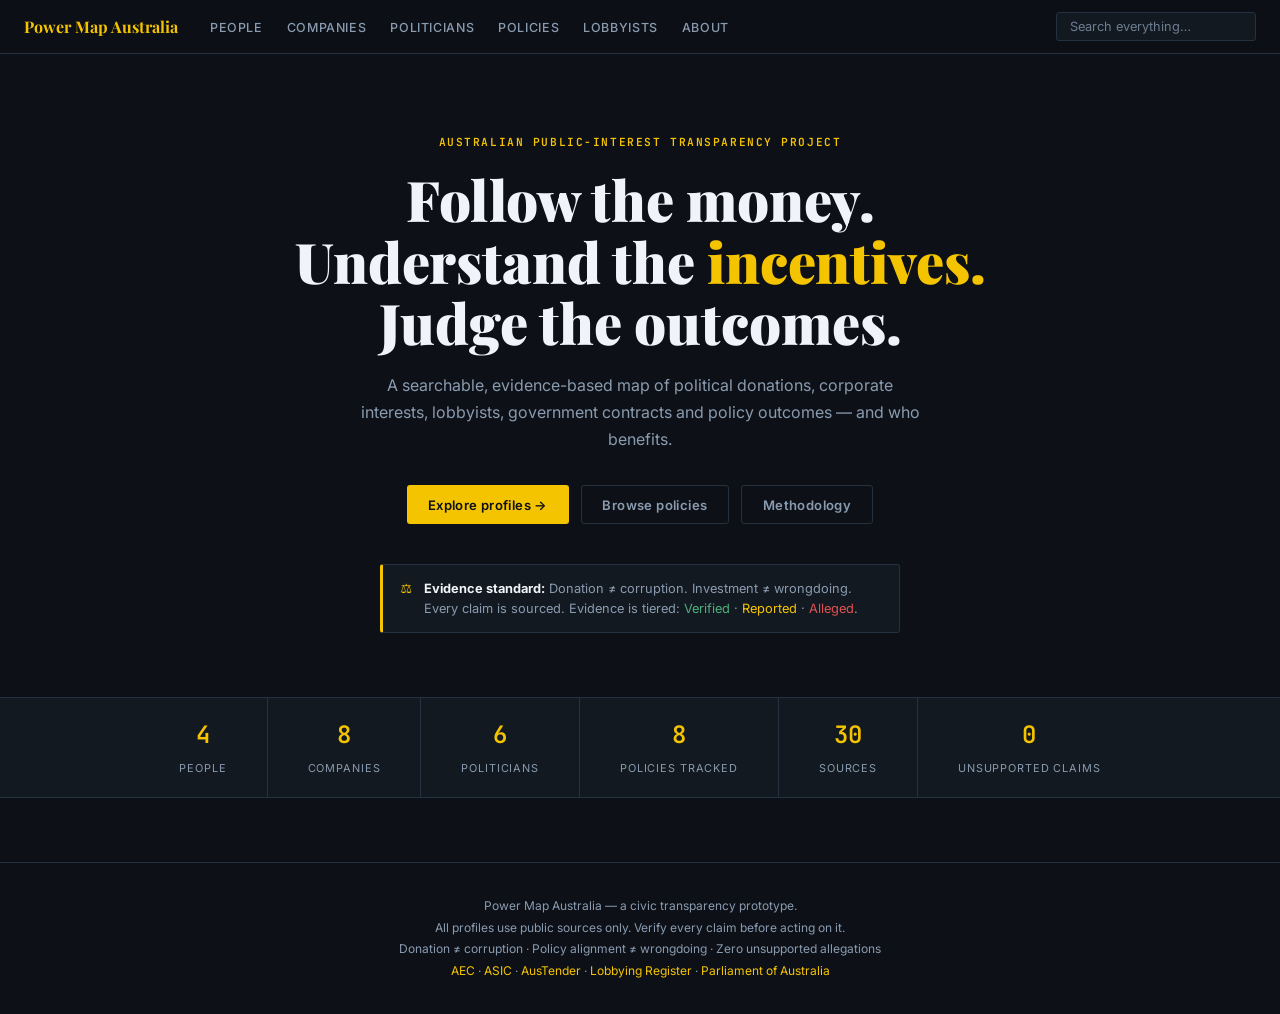
==== commit d81b9731: "Add files via upload" ====
--- a/index.html
+++ b/index.html
@@ -1,1164 +1,881 @@
 <!DOCTYPE html>
 <html lang="en">
 <head>
-  <meta charset="UTF-8" />
-  <meta name="viewport" content="width=device-width, initial-scale=1.0" />
-  <meta name="description" content="Mapping Australian political donations, business interests, policy alignment and public benefit." />
-  <title>Power Map Australia</title>
-  <link rel="preconnect" href="https://fonts.googleapis.com" />
-  <link rel="preconnect" href="https://fonts.gstatic.com" crossorigin />
-  <link href="https://fonts.googleapis.com/css2?family=Playfair+Display:wght@700;900&family=Inter:wght@300;400;500;600&family=JetBrains+Mono:wght@400;600&display=swap" rel="stylesheet" />
-  <style>
-    *, *::before, *::after { box-sizing: border-box; margin: 0; padding: 0; }
-
-    :root {
-      --ink:       #0D1117;
-      --steel:     #1E3A5F;
-      --steel-mid: #2A4F7A;
-      --gold:      #F5C400;
-      --gold-dim:  #C49B00;
-      --surface:   #131920;
-      --card:      #18222E;
-      --border:    #243141;
-      --text:      #F0F4F8;
-      --muted:     #8A9BB0;
-      --danger:    #E05252;
-      --safe:      #4CAF7D;
-      --mono:      'JetBrains Mono', monospace;
-      --serif:     'Playfair Display', Georgia, serif;
-      --sans:      'Inter', system-ui, sans-serif;
-    }
-
-    html { scroll-behavior: smooth; }
-
-    body {
-      background: var(--ink);
-      color: var(--text);
-      font-family: var(--sans);
-      font-size: 16px;
-      line-height: 1.6;
-      -webkit-font-smoothing: antialiased;
-    }
-
-    /* ── NAV ── */
-    nav {
-      position: sticky;
-      top: 0;
-      z-index: 100;
-      background: rgba(13,17,23,0.96);
-      backdrop-filter: blur(12px);
-      border-bottom: 1px solid var(--border);
-      display: flex;
-      align-items: center;
-      justify-content: space-between;
-      padding: 0 2rem;
-      height: 56px;
-    }
-    .nav-logo {
-      font-family: var(--serif);
-      font-size: 1.05rem;
-      font-weight: 700;
-      color: var(--gold);
-      letter-spacing: 0.02em;
-      text-decoration: none;
-    }
-    .nav-links { display: flex; gap: 2rem; list-style: none; }
-    .nav-links a {
-      color: var(--muted);
-      text-decoration: none;
-      font-size: 0.82rem;
-      font-weight: 500;
-      letter-spacing: 0.06em;
-      text-transform: uppercase;
-      transition: color 0.2s;
-    }
-    .nav-links a:hover { color: var(--text); }
-
-    /* ── HERO ── */
-    .hero {
-      padding: 6rem 2rem 5rem;
-      max-width: 900px;
-      margin: 0 auto;
-    }
-    .hero-eyebrow {
-      font-family: var(--mono);
-      font-size: 0.72rem;
-      font-weight: 600;
-      letter-spacing: 0.14em;
-      text-transform: uppercase;
-      color: var(--gold);
-      margin-bottom: 1.2rem;
-    }
-    .hero h1 {
-      font-family: var(--serif);
-      font-size: clamp(2.2rem, 5vw, 3.8rem);
-      font-weight: 900;
-      line-height: 1.12;
-      color: var(--text);
-      margin-bottom: 1.4rem;
-    }
-    .hero h1 em {
-      font-style: normal;
-      color: var(--gold);
-    }
-    .hero-sub {
-      font-size: 1.05rem;
-      color: var(--muted);
-      max-width: 600px;
-      margin-bottom: 2.2rem;
-      line-height: 1.7;
-    }
-    .hero-actions { display: flex; gap: 1rem; flex-wrap: wrap; }
-    .btn {
-      display: inline-flex;
-      align-items: center;
-      gap: 0.5rem;
-      padding: 0.7rem 1.5rem;
-      font-size: 0.85rem;
-      font-weight: 600;
-      letter-spacing: 0.04em;
-      border-radius: 3px;
-      text-decoration: none;
-      cursor: pointer;
-      transition: all 0.2s;
-      border: none;
-    }
-    .btn-primary { background: var(--gold); color: var(--ink); }
-    .btn-primary:hover { background: #ffd600; }
-    .btn-ghost {
-      background: transparent;
-      color: var(--muted);
-      border: 1px solid var(--border);
-    }
-    .btn-ghost:hover { color: var(--text); border-color: var(--muted); }
-
-    .hero-caveat {
-      margin-top: 2.5rem;
-      display: inline-flex;
-      align-items: flex-start;
-      gap: 0.75rem;
-      background: var(--surface);
-      border: 1px solid var(--border);
-      border-left: 3px solid var(--gold);
-      padding: 0.9rem 1.2rem;
-      border-radius: 3px;
-      font-size: 0.82rem;
-      color: var(--muted);
-      max-width: 580px;
-      line-height: 1.55;
-    }
-    .caveat-icon { color: var(--gold); font-size: 1rem; flex-shrink: 0; margin-top: 1px; }
-
-    /* ── STATS BAR ── */
-    .stats-bar {
-      background: var(--surface);
-      border-top: 1px solid var(--border);
-      border-bottom: 1px solid var(--border);
-      padding: 1.2rem 2rem;
-      display: flex;
-      gap: 3rem;
-      justify-content: center;
-      flex-wrap: wrap;
-    }
-    .stat { text-align: center; }
-    .stat-num {
-      font-family: var(--mono);
-      font-size: 1.6rem;
-      font-weight: 600;
-      color: var(--gold);
-      display: block;
-    }
-    .stat-label {
-      font-size: 0.72rem;
-      color: var(--muted);
-      letter-spacing: 0.08em;
-      text-transform: uppercase;
-    }
-
-    /* ── SECTION WRAPPER ── */
-    section { padding: 4rem 2rem; }
-    .section-inner { max-width: 1100px; margin: 0 auto; }
-    .section-head {
-      margin-bottom: 2.5rem;
-      padding-bottom: 1rem;
-      border-bottom: 1px solid var(--border);
-      display: flex;
-      align-items: baseline;
-      justify-content: space-between;
-      gap: 1rem;
-      flex-wrap: wrap;
-    }
-    .section-label {
-      font-family: var(--mono);
-      font-size: 0.68rem;
-      letter-spacing: 0.14em;
-      text-transform: uppercase;
-      color: var(--gold);
-      margin-bottom: 0.4rem;
-    }
-    .section-head h2 {
-      font-family: var(--serif);
-      font-size: 1.8rem;
-      font-weight: 700;
-      color: var(--text);
-    }
-
-    /* ── FILTERS ── */
-    .filters {
-      display: flex;
-      gap: 0.75rem;
-      flex-wrap: wrap;
-      margin-bottom: 2rem;
-    }
-    .filter-select {
-      background: var(--card);
-      border: 1px solid var(--border);
-      color: var(--text);
-      padding: 0.55rem 1rem;
-      font-size: 0.82rem;
-      font-family: var(--sans);
-      border-radius: 3px;
-      cursor: pointer;
-      appearance: none;
-      padding-right: 2rem;
-      background-image: url("data:image/svg+xml,%3Csvg xmlns='http://www.w3.org/2000/svg' width='12' height='8' viewBox='0 0 12 8'%3E%3Cpath d='M1 1l5 5 5-5' stroke='%238A9BB0' stroke-width='1.5' fill='none' stroke-linecap='round'/%3E%3C/svg%3E");
-      background-repeat: no-repeat;
-      background-position: right 0.7rem center;
-      transition: border-color 0.2s;
-    }
-    .filter-select:focus { outline: none; border-color: var(--gold); }
-    .filter-search {
-      background: var(--card);
-      border: 1px solid var(--border);
-      color: var(--text);
-      padding: 0.55rem 1rem;
-      font-size: 0.82rem;
-      font-family: var(--sans);
-      border-radius: 3px;
-      width: 200px;
-      transition: border-color 0.2s;
-    }
-    .filter-search::placeholder { color: var(--muted); }
-    .filter-search:focus { outline: none; border-color: var(--gold); }
-    .btn-reset {
-      background: transparent;
-      border: 1px solid var(--border);
-      color: var(--muted);
-      padding: 0.55rem 1rem;
-      font-size: 0.82rem;
-      font-family: var(--sans);
-      border-radius: 3px;
-      cursor: pointer;
-      transition: all 0.2s;
-    }
-    .btn-reset:hover { color: var(--text); border-color: var(--muted); }
-
-    /* ── PROFILE GRID ── */
-    .profile-grid {
-      display: grid;
-      grid-template-columns: repeat(auto-fill, minmax(330px, 1fr));
-      gap: 1.25rem;
-    }
-
-    /* ── PROFILE CARD ── */
-    .profile-card {
-      background: var(--card);
-      border: 1px solid var(--border);
-      border-radius: 4px;
-      padding: 1.5rem;
-      cursor: pointer;
-      transition: border-color 0.2s, transform 0.15s;
-      display: flex;
-      flex-direction: column;
-      gap: 1rem;
-      position: relative;
-      overflow: hidden;
-    }
-    .profile-card::before {
-      content: '';
-      position: absolute;
-      top: 0; left: 0; right: 0;
-      height: 2px;
-      background: var(--gold);
-      transform: scaleX(0);
-      transform-origin: left;
-      transition: transform 0.25s;
-    }
-    .profile-card:hover { border-color: var(--steel-mid); transform: translateY(-2px); }
-    .profile-card:hover::before { transform: scaleX(1); }
-
-    .card-top { display: flex; justify-content: space-between; align-items: flex-start; gap: 0.5rem; }
-    .card-name {
-      font-family: var(--serif);
-      font-size: 1.05rem;
-      font-weight: 700;
-      color: var(--text);
-      line-height: 1.3;
-    }
-    .risk-badge {
-      font-family: var(--mono);
-      font-size: 0.62rem;
-      font-weight: 600;
-      letter-spacing: 0.08em;
-      text-transform: uppercase;
-      padding: 0.25rem 0.6rem;
-      border-radius: 2px;
-      white-space: nowrap;
-      flex-shrink: 0;
-    }
-    .risk-high { background: rgba(224,82,82,0.15); color: var(--danger); border: 1px solid rgba(224,82,82,0.3); }
-    .risk-medium { background: rgba(245,196,0,0.12); color: var(--gold); border: 1px solid rgba(245,196,0,0.3); }
-
-    .card-type {
-      font-family: var(--mono);
-      font-size: 0.68rem;
-      color: var(--muted);
-      letter-spacing: 0.04em;
-    }
-
-    .card-summary {
-      font-size: 0.82rem;
-      color: var(--muted);
-      line-height: 1.55;
-    }
-
-    .card-tags { display: flex; gap: 0.4rem; flex-wrap: wrap; }
-    .tag {
-      font-size: 0.68rem;
-      padding: 0.2rem 0.55rem;
-      border-radius: 2px;
-      font-weight: 500;
-      letter-spacing: 0.03em;
-    }
-    .tag-industry { background: rgba(30,58,95,0.6); color: #7EB8F7; border: 1px solid rgba(30,58,95,0.8); }
-    .tag-party { background: rgba(76,175,125,0.1); color: var(--safe); border: 1px solid rgba(76,175,125,0.25); }
-
-    /* ── POWER BAR — signature element ── */
-    .power-bar-wrap { }
-    .power-bar-label {
-      display: flex;
-      justify-content: space-between;
-      font-family: var(--mono);
-      font-size: 0.62rem;
-      color: var(--muted);
-      letter-spacing: 0.06em;
-      text-transform: uppercase;
-      margin-bottom: 0.35rem;
-    }
-    .power-bar {
-      height: 5px;
-      background: var(--border);
-      border-radius: 2px;
-      overflow: hidden;
-      display: flex;
-    }
-    .power-bar-benefit {
-      background: var(--safe);
-      transition: width 0.6s cubic-bezier(0.34,1.56,0.64,1);
-    }
-    .power-bar-cost {
-      background: var(--danger);
-      transition: width 0.6s cubic-bezier(0.34,1.56,0.64,1);
-    }
-
-    .card-footer {
-      display: flex;
-      align-items: center;
-      justify-content: space-between;
-      padding-top: 0.75rem;
-      border-top: 1px solid var(--border);
-      font-size: 0.72rem;
-      color: var(--muted);
-    }
-    .card-policy-count { font-family: var(--mono); }
-    .card-link {
-      color: var(--gold);
-      font-weight: 600;
-      letter-spacing: 0.04em;
-      font-size: 0.72rem;
-    }
-
-    /* ── EMPTY STATE ── */
-    .empty-state {
-      text-align: center;
-      padding: 4rem 2rem;
-      color: var(--muted);
-      display: none;
-    }
-    .empty-state p { font-size: 0.9rem; }
-
-    /* ── MODAL ── */
-    .modal-overlay {
-      display: none;
-      position: fixed;
-      inset: 0;
-      background: rgba(0,0,0,0.75);
-      z-index: 200;
-      overflow-y: auto;
-      padding: 2rem 1rem;
-    }
-    .modal-overlay.open { display: flex; align-items: flex-start; justify-content: center; }
-    .modal {
-      background: var(--card);
-      border: 1px solid var(--border);
-      border-radius: 6px;
-      max-width: 760px;
-      width: 100%;
-      padding: 2.5rem;
-      position: relative;
-    }
-    .modal-close {
-      position: absolute;
-      top: 1.25rem;
-      right: 1.25rem;
-      background: transparent;
-      border: 1px solid var(--border);
-      color: var(--muted);
-      width: 32px;
-      height: 32px;
-      border-radius: 3px;
-      cursor: pointer;
-      font-size: 1rem;
-      display: flex;
-      align-items: center;
-      justify-content: center;
-      transition: all 0.2s;
-    }
-    .modal-close:hover { color: var(--text); border-color: var(--muted); }
-    .modal-eyebrow {
-      font-family: var(--mono);
-      font-size: 0.68rem;
-      color: var(--gold);
-      letter-spacing: 0.1em;
-      text-transform: uppercase;
-      margin-bottom: 0.5rem;
-    }
-    .modal-title {
-      font-family: var(--serif);
-      font-size: 1.65rem;
-      font-weight: 700;
-      margin-bottom: 0.5rem;
-    }
-    .modal-type {
-      font-family: var(--mono);
-      font-size: 0.72rem;
-      color: var(--muted);
-      margin-bottom: 1.5rem;
-    }
-    .modal-summary {
-      font-size: 0.9rem;
-      color: var(--muted);
-      line-height: 1.7;
-      margin-bottom: 2rem;
-      padding-bottom: 1.5rem;
-      border-bottom: 1px solid var(--border);
-    }
-
-    .modal-grid { display: grid; grid-template-columns: 1fr 1fr; gap: 1.5rem; margin-bottom: 2rem; }
-    @media (max-width: 560px) { .modal-grid { grid-template-columns: 1fr; } }
-
-    .modal-section-title {
-      font-family: var(--mono);
-      font-size: 0.65rem;
-      letter-spacing: 0.12em;
-      text-transform: uppercase;
-      color: var(--gold);
-      margin-bottom: 0.75rem;
-    }
-    .modal-list { list-style: none; }
-    .modal-list li {
-      font-size: 0.82rem;
-      color: var(--muted);
-      padding: 0.3rem 0;
-      border-bottom: 1px solid rgba(36,49,65,0.5);
-      padding-left: 1rem;
-      position: relative;
-    }
-    .modal-list li::before {
-      content: '–';
-      position: absolute;
-      left: 0;
-      color: var(--border);
-    }
-    .benefit-list li::before { content: '+'; color: var(--safe); }
-    .cost-list li::before { content: '−'; color: var(--danger); }
-
-    .modal-power-bar-wrap { margin-bottom: 2rem; }
-    .modal-power-bar {
-      height: 10px;
-      border-radius: 3px;
-      background: var(--border);
-      overflow: hidden;
-      display: flex;
-      margin-top: 0.5rem;
-    }
-    .modal-power-label {
-      display: flex;
-      justify-content: space-between;
-      font-family: var(--mono);
-      font-size: 0.65rem;
-      color: var(--muted);
-      letter-spacing: 0.06em;
-      text-transform: uppercase;
-    }
-
-    .modal-policy-tags { display: flex; flex-wrap: wrap; gap: 0.4rem; margin-bottom: 2rem; }
-    .policy-tag {
-      font-size: 0.72rem;
-      padding: 0.3rem 0.7rem;
-      background: rgba(30,58,95,0.4);
-      color: #7EB8F7;
-      border: 1px solid rgba(30,58,95,0.8);
-      border-radius: 2px;
-      font-family: var(--mono);
-    }
-
-    .modal-donations {
-      background: var(--surface);
-      border: 1px solid var(--border);
-      border-radius: 3px;
-      padding: 1.25rem;
-      margin-bottom: 1.5rem;
-    }
-    .donation-notice {
-      font-size: 0.78rem;
-      color: var(--muted);
-      line-height: 1.6;
-    }
-    .donation-notice a { color: var(--gold); text-decoration: none; }
-    .donation-notice a:hover { text-decoration: underline; }
-    .donation-verify {
-      font-family: var(--mono);
-      font-size: 0.65rem;
-      color: var(--danger);
-      letter-spacing: 0.08em;
-      text-transform: uppercase;
-      margin-top: 0.5rem;
-      display: inline-block;
-    }
-
-    .modal-sources { }
-    .source-link {
-      display: flex;
-      align-items: center;
-      gap: 0.5rem;
-      font-size: 0.78rem;
-      color: var(--gold);
-      text-decoration: none;
-      padding: 0.4rem 0;
-      border-bottom: 1px solid var(--border);
-      transition: opacity 0.2s;
-    }
-    .source-link:hover { opacity: 0.75; }
-    .source-link span { color: var(--muted); font-size: 0.68rem; margin-left: auto; }
-
-    /* ── METHOD SECTION ── */
-    .method-section { background: var(--surface); }
-    .method-steps { display: grid; grid-template-columns: repeat(auto-fill, minmax(220px, 1fr)); gap: 1.25rem; }
-    .method-step {
-      border: 1px solid var(--border);
-      border-radius: 4px;
-      padding: 1.5rem;
-      background: var(--card);
-    }
-    .step-num {
-      font-family: var(--mono);
-      font-size: 0.62rem;
-      color: var(--gold);
-      letter-spacing: 0.1em;
-      margin-bottom: 0.6rem;
-    }
-    .step-title {
-      font-family: var(--serif);
-      font-size: 1rem;
-      font-weight: 700;
-      margin-bottom: 0.5rem;
-    }
-    .step-desc { font-size: 0.8rem; color: var(--muted); line-height: 1.55; }
-
-    /* ── SCORE SECTION ── */
-    .score-cols { display: grid; grid-template-columns: 1fr 1fr; gap: 2rem; }
-    @media (max-width: 600px) { .score-cols { grid-template-columns: 1fr; } }
-    .score-col { }
-    .score-col-title {
-      font-size: 0.8rem;
-      font-weight: 600;
-      letter-spacing: 0.06em;
-      text-transform: uppercase;
-      margin-bottom: 1rem;
-      padding-bottom: 0.5rem;
-      border-bottom: 2px solid;
-    }
-    .score-col.benefit .score-col-title { color: var(--safe); border-color: var(--safe); }
-    .score-col.cost .score-col-title { color: var(--danger); border-color: var(--danger); }
-    .score-items { list-style: none; }
-    .score-items li {
-      font-size: 0.82rem;
-      color: var(--muted);
-      padding: 0.5rem 0;
-      border-bottom: 1px solid var(--border);
-      display: flex;
-      align-items: center;
-      gap: 0.6rem;
-    }
-    .score-icon { font-size: 0.85rem; }
-
-    /* ── SOURCES SECTION ── */
-    .sources-section { background: var(--surface); }
-    .sources-grid { display: grid; grid-template-columns: repeat(auto-fill, minmax(260px, 1fr)); gap: 1rem; }
-    .source-card {
-      background: var(--card);
-      border: 1px solid var(--border);
-      border-radius: 4px;
-      padding: 1.25rem;
-    }
-    .source-card-name {
-      font-weight: 600;
-      font-size: 0.9rem;
-      margin-bottom: 0.3rem;
-    }
-    .source-card-use { font-size: 0.78rem; color: var(--muted); margin-bottom: 0.75rem; }
-    .source-card-link {
-      font-family: var(--mono);
-      font-size: 0.68rem;
-      color: var(--gold);
-      text-decoration: none;
-    }
-    .source-card-link:hover { text-decoration: underline; }
-
-    /* ── FOOTER ── */
-    footer {
-      background: var(--ink);
-      border-top: 1px solid var(--border);
-      padding: 2rem;
-      text-align: center;
-    }
-    .footer-text { font-size: 0.78rem; color: var(--muted); line-height: 1.7; }
-    .footer-text a { color: var(--gold); text-decoration: none; }
-
-    /* ── RESPONSIVE ── */
-    @media (max-width: 640px) {
-      nav { padding: 0 1rem; }
-      .nav-links { gap: 1.2rem; }
-      .hero { padding: 3.5rem 1.25rem 3rem; }
-      section { padding: 3rem 1.25rem; }
-    }
-
-    @media (prefers-reduced-motion: reduce) {
-      *, *::before, *::after { transition: none !important; animation: none !important; }
-    }
-  </style>
+<meta charset="UTF-8" />
+<meta name="viewport" content="width=device-width, initial-scale=1.0" />
+<meta name="description" content="Mapping Australian political donations, corporate interests, policy alignment and public benefit. An honest, evidence-based transparency project." />
+<title>Power Map Australia</title>
+<link rel="preconnect" href="https://fonts.googleapis.com" />
+<link rel="preconnect" href="https://fonts.gstatic.com" crossorigin />
+<link href="https://fonts.googleapis.com/css2?family=Playfair+Display:wght@700;900&family=Inter:wght@300;400;500;600&family=JetBrains+Mono:wght@400;600&display=swap" rel="stylesheet" />
+<style>
+*,*::before,*::after{box-sizing:border-box;margin:0;padding:0}
+:root{
+  --ink:#0D1117;--surface:#131920;--card:#18222E;--card2:#1C2A38;
+  --border:#243141;--border2:#2E3F52;
+  --text:#F0F4F8;--muted:#8A9BB0;--muted2:#6B7D90;
+  --gold:#F5C400;--gold2:#C49B00;
+  --blue:#4A9EE8;--green:#4CAF7D;--red:#E05252;--orange:#E8843A;
+  --serif:'Playfair Display',Georgia,serif;
+  --sans:'Inter',system-ui,sans-serif;
+  --mono:'JetBrains Mono',monospace;
+}
+html{scroll-behavior:smooth}
+body{background:var(--ink);color:var(--text);font-family:var(--sans);font-size:16px;line-height:1.6;-webkit-font-smoothing:antialiased}
+
+/* NAV */
+nav{position:sticky;top:0;z-index:100;background:rgba(13,17,23,0.97);backdrop-filter:blur(12px);border-bottom:1px solid var(--border);height:54px;display:flex;align-items:center;padding:0 1.5rem;gap:2rem}
+.nav-logo{font-family:var(--serif);font-size:1rem;font-weight:700;color:var(--gold);text-decoration:none;white-space:nowrap}
+.nav-links{display:flex;gap:1.5rem;list-style:none;flex:1}
+.nav-links a{color:var(--muted);text-decoration:none;font-size:0.78rem;font-weight:500;letter-spacing:0.05em;text-transform:uppercase;transition:color 0.2s}
+.nav-links a:hover,.nav-links a.active{color:var(--text)}
+.nav-search{background:var(--surface);border:1px solid var(--border);color:var(--text);padding:0.4rem 0.8rem;font-size:0.8rem;font-family:var(--sans);border-radius:3px;width:200px}
+.nav-search::placeholder{color:var(--muted2)}
+.nav-search:focus{outline:none;border-color:var(--gold)}
+
+/* HERO */
+.hero{padding:5rem 1.5rem 4rem;max-width:860px;margin:0 auto;text-align:center}
+.eyebrow{font-family:var(--mono);font-size:0.7rem;font-weight:600;letter-spacing:0.14em;text-transform:uppercase;color:var(--gold);margin-bottom:1rem;display:block}
+.hero h1{font-family:var(--serif);font-size:clamp(2rem,5vw,3.5rem);font-weight:900;line-height:1.1;margin-bottom:1.2rem}
+.hero h1 em{font-style:normal;color:var(--gold)}
+.hero p{font-size:1rem;color:var(--muted);max-width:560px;margin:0 auto 2rem;line-height:1.7}
+.hero-btns{display:flex;gap:0.75rem;justify-content:center;flex-wrap:wrap;margin-bottom:2.5rem}
+.btn{display:inline-flex;align-items:center;gap:0.4rem;padding:0.65rem 1.3rem;font-size:0.82rem;font-weight:600;border-radius:3px;text-decoration:none;cursor:pointer;border:none;transition:all 0.2s;font-family:var(--sans);letter-spacing:0.03em}
+.btn-primary{background:var(--gold);color:var(--ink)}
+.btn-primary:hover{background:#ffd600}
+.btn-ghost{background:transparent;color:var(--muted);border:1px solid var(--border)}
+.btn-ghost:hover{color:var(--text);border-color:var(--muted)}
+.evidence-note{display:inline-flex;align-items:flex-start;gap:0.75rem;background:var(--surface);border:1px solid var(--border);border-left:3px solid var(--gold);padding:0.85rem 1.1rem;border-radius:3px;font-size:0.8rem;color:var(--muted);line-height:1.55;text-align:left;max-width:520px;margin:0 auto}
+
+/* STATS */
+.stats-row{background:var(--surface);border-top:1px solid var(--border);border-bottom:1px solid var(--border);display:flex;justify-content:center;flex-wrap:wrap;gap:0}
+.stat{padding:1.1rem 2.5rem;text-align:center;border-right:1px solid var(--border)}
+.stat:last-child{border-right:none}
+.stat-n{font-family:var(--mono);font-size:1.5rem;font-weight:600;color:var(--gold);display:block}
+.stat-l{font-size:0.68rem;color:var(--muted);letter-spacing:0.08em;text-transform:uppercase}
+
+/* TABS */
+.tabs-wrap{background:var(--surface);border-bottom:1px solid var(--border);position:sticky;top:54px;z-index:90}
+.tabs{display:flex;max-width:1200px;margin:0 auto;padding:0 1.5rem;overflow-x:auto}
+.tab{padding:0.85rem 1.25rem;font-size:0.8rem;font-weight:600;letter-spacing:0.04em;color:var(--muted);cursor:pointer;border-bottom:2px solid transparent;white-space:nowrap;transition:all 0.2s;background:none;border-top:none;border-left:none;border-right:none;font-family:var(--sans)}
+.tab:hover{color:var(--text)}
+.tab.active{color:var(--gold);border-bottom-color:var(--gold)}
+
+/* MAIN CONTENT */
+.main{max-width:1200px;margin:0 auto;padding:2rem 1.5rem}
+
+/* PANEL */
+.panel{display:none}
+.panel.active{display:block}
+
+/* SEARCH + FILTERS */
+.filters-row{display:flex;gap:0.6rem;flex-wrap:wrap;margin-bottom:1.5rem;align-items:center}
+.f-search{background:var(--card);border:1px solid var(--border);color:var(--text);padding:0.55rem 0.9rem;font-size:0.82rem;font-family:var(--sans);border-radius:3px;min-width:200px;flex:1}
+.f-search::placeholder{color:var(--muted2)}
+.f-search:focus{outline:none;border-color:var(--gold)}
+.f-select{background:var(--card);border:1px solid var(--border);color:var(--text);padding:0.55rem 2rem 0.55rem 0.9rem;font-size:0.82rem;font-family:var(--sans);border-radius:3px;appearance:none;cursor:pointer;background-image:url("data:image/svg+xml,%3Csvg xmlns='http://www.w3.org/2000/svg' width='10' height='7' viewBox='0 0 10 7'%3E%3Cpath d='M1 1l4 4 4-4' stroke='%238A9BB0' stroke-width='1.5' fill='none' stroke-linecap='round'/%3E%3C/svg%3E");background-repeat:no-repeat;background-position:right 0.6rem center}
+.f-select:focus{outline:none;border-color:var(--gold)}
+.f-reset{background:transparent;border:1px solid var(--border);color:var(--muted);padding:0.55rem 0.9rem;font-size:0.78rem;font-family:var(--sans);border-radius:3px;cursor:pointer}
+.f-reset:hover{color:var(--text);border-color:var(--muted)}
+.results-count{font-family:var(--mono);font-size:0.7rem;color:var(--muted);margin-left:auto}
+
+/* CARDS GRID */
+.cards-grid{display:grid;grid-template-columns:repeat(auto-fill,minmax(320px,1fr));gap:1rem}
+
+/* CARD */
+.card{background:var(--card);border:1px solid var(--border);border-radius:4px;padding:1.35rem;cursor:pointer;transition:border-color 0.2s,transform 0.15s;position:relative;overflow:hidden}
+.card::after{content:'';position:absolute;top:0;left:0;right:0;height:2px;background:var(--gold);transform:scaleX(0);transform-origin:left;transition:transform 0.25s}
+.card:hover{border-color:var(--border2);transform:translateY(-2px)}
+.card:hover::after{transform:scaleX(1)}
+.card-top{display:flex;justify-content:space-between;align-items:flex-start;gap:0.5rem;margin-bottom:0.4rem}
+.card-name{font-family:var(--serif);font-size:1rem;font-weight:700;line-height:1.25;color:var(--text)}
+.card-sub{font-family:var(--mono);font-size:0.65rem;color:var(--muted);margin-bottom:0.6rem}
+.card-summary{font-size:0.8rem;color:var(--muted);line-height:1.55;margin-bottom:0.8rem;display:-webkit-box;-webkit-line-clamp:3;-webkit-box-orient:vertical;overflow:hidden}
+.tags{display:flex;flex-wrap:wrap;gap:0.35rem;margin-bottom:0.8rem}
+.tag{font-size:0.65rem;padding:0.18rem 0.5rem;border-radius:2px;font-weight:500;white-space:nowrap}
+.tag-ind{background:rgba(74,158,232,0.1);color:var(--blue);border:1px solid rgba(74,158,232,0.25)}
+.tag-party{background:rgba(76,175,125,0.1);color:var(--green);border:1px solid rgba(76,175,125,0.25)}
+.tag-policy{background:rgba(232,132,58,0.1);color:var(--orange);border:1px solid rgba(232,132,58,0.2)}
+.tag-status-v{background:rgba(76,175,125,0.1);color:var(--green);border:1px solid rgba(76,175,125,0.25)}
+.tag-status-r{background:rgba(245,196,0,0.1);color:var(--gold);border:1px solid rgba(245,196,0,0.25)}
+.tag-status-a{background:rgba(224,82,82,0.1);color:var(--red);border:1px solid rgba(224,82,82,0.25)}
+
+/* POWER BAR */
+.pbar-wrap{margin-top:0.5rem}
+.pbar-labels{display:flex;justify-content:space-between;font-family:var(--mono);font-size:0.6rem;color:var(--muted);margin-bottom:0.25rem}
+.pbar{height:4px;background:var(--border);border-radius:2px;display:flex;overflow:hidden}
+.pbar-b{background:var(--green)}
+.pbar-c{background:var(--red)}
+
+/* CARD FOOTER */
+.card-foot{display:flex;justify-content:space-between;align-items:center;padding-top:0.65rem;border-top:1px solid var(--border);margin-top:0.65rem;font-size:0.7rem}
+.card-foot-meta{font-family:var(--mono);color:var(--muted)}
+.card-link{color:var(--gold);font-weight:600;font-size:0.7rem}
+
+/* BADGE */
+.badge{font-family:var(--mono);font-size:0.6rem;font-weight:600;letter-spacing:0.06em;text-transform:uppercase;padding:0.2rem 0.5rem;border-radius:2px;white-space:nowrap;flex-shrink:0}
+.badge-high{background:rgba(224,82,82,0.12);color:var(--red);border:1px solid rgba(224,82,82,0.3)}
+.badge-med{background:rgba(245,196,0,0.1);color:var(--gold);border:1px solid rgba(245,196,0,0.25)}
+.badge-low{background:rgba(76,175,125,0.1);color:var(--green);border:1px solid rgba(76,175,125,0.25)}
+.badge-v{background:rgba(76,175,125,0.1);color:var(--green);border:1px solid rgba(76,175,125,0.25)}
+.badge-r{background:rgba(245,196,0,0.1);color:var(--gold);border:1px solid rgba(245,196,0,0.25)}
+.badge-a{background:rgba(224,82,82,0.1);color:var(--red);border:1px solid rgba(224,82,82,0.25)}
+
+/* EMPTY */
+.empty{text-align:center;padding:3rem;color:var(--muted);font-size:0.9rem}
+
+/* MODAL */
+.overlay{display:none;position:fixed;inset:0;background:rgba(0,0,0,0.8);z-index:200;overflow-y:auto;padding:2rem 1rem}
+.overlay.open{display:flex;align-items:flex-start;justify-content:center}
+.modal{background:var(--card);border:1px solid var(--border);border-radius:6px;max-width:800px;width:100%;position:relative;overflow:hidden}
+.modal-header{background:var(--surface);padding:2rem 2rem 1.5rem;border-bottom:1px solid var(--border)}
+.modal-close{position:absolute;top:1rem;right:1rem;background:transparent;border:1px solid var(--border);color:var(--muted);width:30px;height:30px;border-radius:3px;cursor:pointer;font-size:0.9rem;display:flex;align-items:center;justify-content:center}
+.modal-close:hover{color:var(--text);border-color:var(--muted)}
+.modal-eyebrow{font-family:var(--mono);font-size:0.65rem;color:var(--gold);letter-spacing:0.12em;text-transform:uppercase;margin-bottom:0.4rem}
+.modal-title{font-family:var(--serif);font-size:1.6rem;font-weight:700;margin-bottom:0.4rem}
+.modal-sub{font-family:var(--mono);font-size:0.7rem;color:var(--muted);margin-bottom:0.75rem}
+.modal-body{padding:1.75rem 2rem}
+.modal-summary{font-size:0.88rem;color:var(--muted);line-height:1.7;margin-bottom:1.5rem;padding-bottom:1.5rem;border-bottom:1px solid var(--border)}
+.m2{display:grid;grid-template-columns:1fr 1fr;gap:1.25rem;margin-bottom:1.5rem}
+@media(max-width:560px){.m2{grid-template-columns:1fr}}
+.msec-title{font-family:var(--mono);font-size:0.63rem;letter-spacing:0.12em;text-transform:uppercase;color:var(--gold);margin-bottom:0.6rem}
+.mlist{list-style:none}
+.mlist li{font-size:0.8rem;color:var(--muted);padding:0.28rem 0 0.28rem 1rem;border-bottom:1px solid rgba(36,49,65,0.5);position:relative}
+.mlist li::before{position:absolute;left:0;color:var(--border)}
+.mlist.benefit li::before{content:'+';color:var(--green)}
+.mlist.cost li::before{content:'−';color:var(--red)}
+.mlist.neutral li::before{content:'–'}
+.chain{background:var(--surface);border:1px solid var(--border);border-radius:4px;padding:1.25rem;margin-bottom:1.5rem}
+.chain-title{font-family:var(--mono);font-size:0.63rem;letter-spacing:0.12em;text-transform:uppercase;color:var(--gold);margin-bottom:1rem}
+.chain-row{display:flex;align-items:center;gap:0.5rem;flex-wrap:wrap;font-size:0.78rem}
+.chain-node{background:var(--card2);border:1px solid var(--border);padding:0.35rem 0.7rem;border-radius:3px;color:var(--text);font-family:var(--mono);font-size:0.7rem;cursor:pointer;transition:border-color 0.2s}
+.chain-node:hover{border-color:var(--gold);color:var(--gold)}
+.chain-arrow{color:var(--muted);font-size:0.8rem}
+.pbar-modal{height:8px;border-radius:3px;background:var(--border);overflow:hidden;display:flex;margin-top:0.4rem}
+.pbar-labels-modal{display:flex;justify-content:space-between;font-family:var(--mono);font-size:0.62rem;color:var(--muted)}
+.verify-box{background:var(--surface);border:1px dashed var(--border2);border-radius:3px;padding:1rem 1.1rem;margin-bottom:1.5rem}
+.verify-label{font-family:var(--mono);font-size:0.62rem;color:var(--gold);letter-spacing:0.1em;text-transform:uppercase;margin-bottom:0.4rem}
+.verify-text{font-size:0.78rem;color:var(--muted);line-height:1.55}
+.verify-text a{color:var(--gold)}
+.src-list{display:flex;flex-direction:column;gap:0}
+.src-link{display:flex;align-items:center;justify-content:space-between;font-size:0.78rem;color:var(--blue);text-decoration:none;padding:0.45rem 0;border-bottom:1px solid var(--border)}
+.src-link:hover{color:var(--gold)}
+.src-tier{font-family:var(--mono);font-size:0.6rem;margin-left:0.5rem}
+
+/* POLICY OUTCOME */
+.outcome-box{background:var(--surface);border-left:3px solid var(--gold);padding:1rem 1.1rem;border-radius:0 3px 3px 0;margin-bottom:1.5rem}
+.outcome-label{font-family:var(--mono);font-size:0.62rem;color:var(--gold);letter-spacing:0.1em;text-transform:uppercase;margin-bottom:0.3rem}
+.outcome-text{font-size:0.82rem;color:var(--text);line-height:1.6}
+
+/* GLOBAL SEARCH RESULTS */
+.global-results{background:var(--card);border:1px solid var(--border);border-radius:4px;margin-top:1rem}
+.gr-section{border-bottom:1px solid var(--border);padding:1rem 1.25rem}
+.gr-section:last-child{border-bottom:none}
+.gr-label{font-family:var(--mono);font-size:0.62rem;color:var(--gold);letter-spacing:0.1em;text-transform:uppercase;margin-bottom:0.75rem}
+.gr-item{padding:0.5rem 0;border-bottom:1px solid var(--border);cursor:pointer;display:flex;align-items:center;gap:0.75rem}
+.gr-item:last-child{border-bottom:none}
+.gr-item:hover .gr-name{color:var(--gold)}
+.gr-name{font-size:0.85rem;font-weight:600;transition:color 0.2s}
+.gr-meta{font-size:0.72rem;color:var(--muted);font-family:var(--mono)}
+.gr-type{font-family:var(--mono);font-size:0.6rem;padding:0.15rem 0.45rem;border-radius:2px;background:var(--surface);color:var(--muted);border:1px solid var(--border);white-space:nowrap}
+
+/* EVIDENCE TIERS LEGEND */
+.tier-legend{display:flex;gap:1rem;flex-wrap:wrap;margin-bottom:1.5rem}
+.tier-item{display:flex;align-items:center;gap:0.4rem;font-size:0.72rem;color:var(--muted)}
+.tier-dot{width:8px;height:8px;border-radius:50%;flex-shrink:0}
+
+/* ABOUT PANEL */
+.about-grid{display:grid;grid-template-columns:repeat(auto-fill,minmax(260px,1fr));gap:1rem;margin-bottom:2rem}
+.about-card{background:var(--card);border:1px solid var(--border);border-radius:4px;padding:1.35rem}
+.about-card h3{font-family:var(--serif);font-size:1rem;font-weight:700;margin-bottom:0.5rem}
+.about-card p{font-size:0.8rem;color:var(--muted);line-height:1.6}
+.db-table{width:100%;border-collapse:collapse;font-size:0.82rem;margin-bottom:2rem}
+.db-table th{text-align:left;padding:0.6rem 0.75rem;border-bottom:2px solid var(--border);font-family:var(--mono);font-size:0.65rem;color:var(--gold);letter-spacing:0.08em;text-transform:uppercase}
+.db-table td{padding:0.6rem 0.75rem;border-bottom:1px solid var(--border);color:var(--muted)}
+.db-table tr:hover td{color:var(--text)}
+
+/* FOOTER */
+footer{border-top:1px solid var(--border);padding:2rem 1.5rem;text-align:center;margin-top:4rem}
+footer p{font-size:0.75rem;color:var(--muted);line-height:1.8}
+footer a{color:var(--gold);text-decoration:none}
+
+@media(max-width:640px){
+  nav{gap:1rem}.nav-links{display:none}
+  .hero{padding:3rem 1rem 2.5rem}
+  .main{padding:1.5rem 1rem}
+  .cards-grid{grid-template-columns:1fr}
+  .stat{padding:0.8rem 1.25rem}
+  .modal-body,.modal-header{padding:1.25rem}
+}
+</style>
 </head>
 <body>
 
-<!-- NAV -->
-<nav id="top">
-  <a href="#top" class="nav-logo">Power Map Australia</a>
+<nav>
+  <a href="#" class="nav-logo" onclick="showPanel('home');return false">Power Map Australia</a>
   <ul class="nav-links">
-    <li><a href="#explorer">Explorer</a></li>
-    <li><a href="#method">Method</a></li>
-    <li><a href="#score">Benefit test</a></li>
-    <li><a href="#sources">Sources</a></li>
+    <li><a href="#" onclick="showPanel('people');return false">People</a></li>
+    <li><a href="#" onclick="showPanel('companies');return false">Companies</a></li>
+    <li><a href="#" onclick="showPanel('politicians');return false">Politicians</a></li>
+    <li><a href="#" onclick="showPanel('policies');return false">Policies</a></li>
+    <li><a href="#" onclick="showPanel('lobbyists');return false">Lobbyists</a></li>
+    <li><a href="#" onclick="showPanel('about');return false">About</a></li>
   </ul>
+  <input class="nav-search" type="search" id="nav-search" placeholder="Search everything…" />
 </nav>
 
 <!-- HERO -->
-<header class="hero">
-  <p class="hero-eyebrow">Australian public-interest transparency project</p>
-  <h1>Follow the money.<br>Understand the <em>incentives.</em><br>Judge the outcomes.</h1>
-  <p class="hero-sub">A searchable map of disclosed political donations, corporate interests, policy exposure, and possible public benefit or public cost.</p>
-  <div class="hero-actions">
-    <a href="#explorer" class="btn btn-primary">Open explorer →</a>
-    <a href="#method" class="btn btn-ghost">Read methodology</a>
+<div id="panel-home">
+  <header class="hero">
+    <span class="eyebrow">Australian public-interest transparency project</span>
+    <h1>Follow the money.<br>Understand the <em>incentives.</em><br>Judge the outcomes.</h1>
+    <p>A searchable, evidence-based map of political donations, corporate interests, lobbyists, government contracts and policy outcomes — and who benefits.</p>
+    <div class="hero-btns">
+      <button class="btn btn-primary" onclick="showPanel('people')">Explore profiles →</button>
+      <button class="btn btn-ghost" onclick="showPanel('policies')">Browse policies</button>
+      <button class="btn btn-ghost" onclick="showPanel('about')">Methodology</button>
+    </div>
+    <div class="evidence-note">
+      <span style="color:var(--gold);flex-shrink:0">⚖</span>
+      <span><strong style="color:var(--text)">Evidence standard:</strong> Donation ≠ corruption. Investment ≠ wrongdoing. Every claim is sourced. Evidence is tiered: <span style="color:var(--green)">Verified</span> · <span style="color:var(--gold)">Reported</span> · <span style="color:var(--red)">Alleged</span>.</span>
+    </div>
+  </header>
+
+  <div class="stats-row">
+    <div class="stat"><span class="stat-n" id="s-people">0</span><span class="stat-l">People</span></div>
+    <div class="stat"><span class="stat-n" id="s-companies">0</span><span class="stat-l">Companies</span></div>
+    <div class="stat"><span class="stat-n" id="s-politicians">0</span><span class="stat-l">Politicians</span></div>
+    <div class="stat"><span class="stat-n" id="s-policies">0</span><span class="stat-l">Policies tracked</span></div>
+    <div class="stat"><span class="stat-n" id="s-sources">0</span><span class="stat-l">Sources</span></div>
+    <div class="stat"><span class="stat-n">0</span><span class="stat-l">Unsupported claims</span></div>
   </div>
-  <div class="hero-caveat">
-    <span class="caveat-icon">⚖</span>
-    <span><strong style="color:var(--text)">Evidence standard:</strong> Donation ≠ corruption. Investment ≠ wrongdoing. This site documents relationships and asks conflict-of-interest questions using public sources only.</span>
-  </div>
-</header>
-
-<!-- STATS BAR -->
-<div class="stats-bar">
-  <div class="stat">
-    <span class="stat-num" id="stat-profiles">0</span>
-    <span class="stat-label">Profiles</span>
-  </div>
-  <div class="stat">
-    <span class="stat-num">6</span>
-    <span class="stat-label">Policy areas</span>
-  </div>
-  <div class="stat">
-    <span class="stat-num" id="stat-industries">0</span>
-    <span class="stat-label">Industries tracked</span>
-  </div>
-  <div class="stat">
-    <span class="stat-num">0</span>
-    <span class="stat-label">Unsupported allegations</span>
+
+  <!-- Global search results -->
+  <div class="main" id="global-search-results" style="display:none">
+    <div id="global-results-inner"></div>
   </div>
 </div>
 
-<!-- EXPLORER -->
-<section id="explorer">
-  <div class="section-inner">
-    <div class="section-head">
-      <div>
-        <p class="section-label">Profiles database</p>
-        <h2>Explorer</h2>
-      </div>
-    </div>
-
-    <div class="filters">
-      <input type="text" class="filter-search" id="filter-search" placeholder="Search name or industry…" />
-      <select class="filter-select" id="filter-industry">
-        <option value="">All industries</option>
-      </select>
-      <select class="filter-select" id="filter-party">
-        <option value="">All parties</option>
-      </select>
-      <select class="filter-select" id="filter-risk">
-        <option value="">All risk levels</option>
-        <option value="High">High relevance</option>
-        <option value="Medium">Medium relevance</option>
-      </select>
-      <button class="btn-reset" id="btn-reset">Reset filters</button>
-    </div>
-
-    <div class="profile-grid" id="profile-grid"></div>
-    <div class="empty-state" id="empty-state">
-      <p>No profiles match the current filters.</p>
+<!-- TABS + PANELS -->
+<div id="panel-explorer" style="display:none">
+  <div class="tabs-wrap">
+    <div class="tabs">
+      <button class="tab active" data-tab="people" onclick="switchTab('people')">People</button>
+      <button class="tab" data-tab="companies" onclick="switchTab('companies')">Companies</button>
+      <button class="tab" data-tab="politicians" onclick="switchTab('politicians')">Politicians</button>
+      <button class="tab" data-tab="policies" onclick="switchTab('policies')">Policies</button>
+      <button class="tab" data-tab="lobbyists" onclick="switchTab('lobbyists')">Lobbyists</button>
+      <button class="tab" data-tab="contracts" onclick="switchTab('contracts')">Contracts</button>
     </div>
   </div>
-</section>
-
-<!-- METHOD -->
-<section id="method" class="method-section">
-  <div class="section-inner">
-    <div class="section-head">
-      <div>
-        <p class="section-label">Methodology</p>
-        <h2>How profiles are built</h2>
-      </div>
-    </div>
-    <div class="method-steps">
-      <div class="method-step">
-        <p class="step-num">STEP 01</p>
-        <p class="step-title">Disclosed money</p>
-        <p class="step-desc">Start with AEC disclosure data. Record donor, recipient, amount, date/year and source URL for every reportable donation.</p>
-      </div>
-      <div class="method-step">
-        <p class="step-num">STEP 02</p>
-        <p class="step-title">Business interests</p>
-        <p class="step-desc">Map companies, ownership, industries, investments, government contracts and policy exposure using ASIC, AusTender and public filings.</p>
-      </div>
-      <div class="method-step">
-        <p class="step-num">STEP 03</p>
-        <p class="step-title">Policy alignment</p>
-        <p class="step-desc">Identify policies that plausibly affect those interests: tax, approvals, energy, migration, defence, procurement and industrial relations.</p>
-      </div>
-      <div class="method-step">
-        <p class="step-num">STEP 04</p>
-        <p class="step-title">Benefit test</p>
-        <p class="step-desc">Balance public benefits against public costs. Jobs and tax matter. So do subsidies, environmental costs, housing pressure and influence concentration.</p>
-      </div>
-    </div>
-  </div>
-</section>
-
-<!-- SCORE -->
-<section id="score">
-  <div class="section-inner">
-    <div class="section-head">
-      <div>
-        <p class="section-label">Scoring model</p>
-        <h2>Australia benefit test</h2>
-      </div>
-    </div>
-    <div class="score-cols">
-      <div class="score-col benefit">
-        <p class="score-col-title">Public benefit indicators</p>
-        <ul class="score-items">
-          <li><span class="score-icon">+</span> Local jobs and wages</li>
-          <li><span class="score-icon">+</span> Tax and royalties paid</li>
-          <li><span class="score-icon">+</span> Productive infrastructure</li>
-          <li><span class="score-icon">+</span> Export earnings</li>
-          <li><span class="score-icon">+</span> Innovation or capability</li>
-        </ul>
-      </div>
-      <div class="score-col cost">
-        <p class="score-col-title">Public cost indicators</p>
-        <ul class="score-items">
-          <li><span class="score-icon">−</span> Subsidies and procurement risk</li>
-          <li><span class="score-icon">−</span> Environmental externalities</li>
-          <li><span class="score-icon">−</span> Housing or migration pressure</li>
-          <li><span class="score-icon">−</span> Market concentration</li>
-          <li><span class="score-icon">−</span> Political influence imbalance</li>
-        </ul>
-      </div>
-    </div>
-  </div>
-</section>
-
-<!-- SOURCES -->
-<section id="sources" class="sources-section">
-  <div class="section-inner">
-    <div class="section-head">
-      <div>
-        <p class="section-label">Source base</p>
-        <h2>Primary sources</h2>
-      </div>
-    </div>
-    <div class="sources-grid" id="sources-grid"></div>
-  </div>
-</section>
-
-<!-- FOOTER -->
-<footer>
-  <p class="footer-text">
-    Power Map Australia is a civic transparency prototype.<br />
-    All profiles use public sources only. Verify every claim before acting on it.<br />
-    Donation ≠ corruption. Policy alignment ≠ wrongdoing.<br />
-    <a href="https://transparency.aec.gov.au/" target="_blank" rel="noopener">AEC Transparency Register</a> · <a href="https://www.tenders.gov.au/" target="_blank" rel="noopener">AusTender</a> · <a href="https://asic.gov.au/" target="_blank" rel="noopener">ASIC</a>
-  </p>
-</footer>
-
-<!-- MODAL -->
-<div class="modal-overlay" id="modal-overlay" role="dialog" aria-modal="true">
-  <div class="modal" id="modal">
-    <button class="modal-close" id="modal-close" aria-label="Close">✕</button>
-    <div id="modal-content"></div>
+  <div class="main">
+
+    <!-- PEOPLE -->
+    <div id="tab-people" class="panel active">
+      <div class="filters-row">
+        <input class="f-search" type="search" placeholder="Search people…" oninput="filterCards('people',this.value)" />
+        <select class="f-select" onchange="filterCards('people','',{industry:this.value})"><option value="">All industries</option></select>
+        <select class="f-select" onchange="filterCards('people','',{party:this.value})"><option value="">All parties</option></select>
+        <button class="f-reset" onclick="resetFilter('people')">Reset</button>
+        <span class="results-count" id="count-people"></span>
+      </div>
+      <div class="cards-grid" id="cards-people"></div>
+      <div class="empty" id="empty-people" style="display:none">No matches found.</div>
+    </div>
+
+    <!-- COMPANIES -->
+    <div id="tab-companies" class="panel">
+      <div class="filters-row">
+        <input class="f-search" type="search" placeholder="Search companies…" oninput="filterCards('companies',this.value)" />
+        <select class="f-select" onchange="filterCards('companies','',{industry:this.value})"><option value="">All industries</option></select>
+        <button class="f-reset" onclick="resetFilter('companies')">Reset</button>
+        <span class="results-count" id="count-companies"></span>
+      </div>
+      <div class="cards-grid" id="cards-companies"></div>
+      <div class="empty" id="empty-companies" style="display:none">No matches found.</div>
+    </div>
+
+    <!-- POLITICIANS -->
+    <div id="tab-politicians" class="panel">
+      <div class="filters-row">
+        <input class="f-search" type="search" placeholder="Search politicians…" oninput="filterCards('politicians',this.value)" />
+        <select class="f-select" onchange="filterCards('politicians','',{party:this.value})"><option value="">All parties</option></select>
+        <button class="f-reset" onclick="resetFilter('politicians')">Reset</button>
+        <span class="results-count" id="count-politicians"></span>
+      </div>
+      <div class="cards-grid" id="cards-politicians"></div>
+      <div class="empty" id="empty-politicians" style="display:none">No matches found.</div>
+    </div>
+
+    <!-- POLICIES -->
+    <div id="tab-policies" class="panel">
+      <div class="filters-row">
+        <input class="f-search" type="search" placeholder="Search policies…" oninput="filterCards('policies',this.value)" />
+        <select class="f-select" onchange="filterCards('policies','',{area:this.value})"><option value="">All areas</option></select>
+        <select class="f-select" onchange="filterCards('policies','',{status:this.value})"><option value="">All statuses</option></select>
+        <button class="f-reset" onclick="resetFilter('policies')">Reset</button>
+        <span class="results-count" id="count-policies"></span>
+      </div>
+      <div class="cards-grid" id="cards-policies"></div>
+      <div class="empty" id="empty-policies" style="display:none">No matches found.</div>
+    </div>
+
+    <!-- LOBBYISTS -->
+    <div id="tab-lobbyists" class="panel">
+      <div class="filters-row">
+        <input class="f-search" type="search" placeholder="Search lobbyists…" oninput="filterCards('lobbyists',this.value)" />
+        <button class="f-reset" onclick="resetFilter('lobbyists')">Reset</button>
+        <span class="results-count" id="count-lobbyists"></span>
+      </div>
+      <div class="cards-grid" id="cards-lobbyists"></div>
+      <div class="empty" id="empty-lobbyists" style="display:none">No matches found.</div>
+    </div>
+
+    <!-- CONTRACTS -->
+    <div id="tab-contracts" class="panel">
+      <div class="filters-row">
+        <input class="f-search" type="search" placeholder="Search contracts…" oninput="filterCards('contracts',this.value)" />
+        <button class="f-reset" onclick="resetFilter('contracts')">Reset</button>
+        <span class="results-count" id="count-contracts"></span>
+      </div>
+      <div class="cards-grid" id="cards-contracts"></div>
+      <div class="empty" id="empty-contracts" style="display:none">No matches found.</div>
+    </div>
+
   </div>
 </div>
 
+<!-- ABOUT PANEL -->
+<div id="panel-about" style="display:none">
+  <div class="main">
+    <div style="max-width:760px;margin-bottom:2.5rem">
+      <span class="eyebrow" style="text-align:left;display:block;margin-bottom:0.75rem">About this project</span>
+      <h2 style="font-family:var(--serif);font-size:2rem;font-weight:700;margin-bottom:1rem">Honest, evidence-based, transparent</h2>
+      <p style="color:var(--muted);line-height:1.75;margin-bottom:1rem;font-size:0.9rem">The gap in Australian transparency isn't the data — the AEC publishes donations, AusTender publishes contracts, ASIC publishes company records. The gap is comprehension. Power Map connects that data into a readable chain: <strong style="color:var(--text)">who has money → who they fund → what policies change → who benefits → who pays.</strong></p>
+      <p style="color:var(--muted);line-height:1.75;font-size:0.9rem">Every entity gets the same framework regardless of ideology. Mining magnates and union bosses, property developers and banks — the question is always the same: what do they want from government, and what does the public gain or lose?</p>
+    </div>
+
+    <div class="about-grid">
+      <div class="about-card">
+        <h3>Evidence tiers</h3>
+        <p style="margin-bottom:0.75rem">Every claim is tiered by evidence quality:</p>
+        <div style="display:flex;flex-direction:column;gap:0.4rem">
+          <div class="tier-item"><div class="tier-dot" style="background:var(--green)"></div><span><strong style="color:var(--green)">Verified</strong> — AEC register, ASIC, Hansard, court findings, ANAO</span></div>
+          <div class="tier-item"><div class="tier-dot" style="background:var(--gold)"></div><span><strong style="color:var(--gold)">Reported</strong> — ABC, AFR, Guardian, SMH with article link</span></div>
+          <div class="tier-item"><div class="tier-dot" style="background:var(--red)"></div><span><strong style="color:var(--red)">Alleged</strong> — Advocacy/NGO research, clearly labelled</span></div>
+        </div>
+      </div>
+      <div class="about-card">
+        <h3>Legal standard</h3>
+        <p>Donation ≠ corruption. Policy alignment ≠ wrongdoing. This site maps relationships and asks conflict-of-interest questions. Stronger language (misconduct, corruption, wrongdoing) requires court findings or regulator determinations — and is labelled accordingly.</p>
+      </div>
+      <div class="about-card">
+        <h3>Methodology</h3>
+        <p>1. Disclosed money (AEC register)<br/>2. Business interests (ASIC, annual reports)<br/>3. Policy exposure mapping<br/>4. Outcome analysis (Hansard, ANAO, media)<br/>5. Benefit/cost assessment — public interest framing</p>
+      </div>
+      <div class="about-card">
+        <h3>What we don't do</h3>
+        <p>We don't publish unverified donation amounts. We don't make criminal allegations without evidence. We don't treat one side of politics differently. We don't remove VERIFY flags until data is confirmed from primary sources.</p>
+      </div>
+    </div>
+
+    <h3 style="font-family:var(--serif);font-size:1.2rem;font-weight:700;margin-bottom:1rem">Primary source base</h3>
+    <table class="db-table">
+      <thead><tr><th>Source</th><th>Type</th><th>Used for</th><th>Link</th></tr></thead>
+      <tbody>
+        <tr><td>AEC Transparency Register</td><td>Government</td><td>Political donations, annual returns</td><td><a href="https://transparency.aec.gov.au/" target="_blank" style="color:var(--gold)">transparency.aec.gov.au</a></td></tr>
+        <tr><td>ASIC Registers</td><td>Government</td><td>Company records, directorships</td><td><a href="https://asic.gov.au/" target="_blank" style="color:var(--gold)">asic.gov.au</a></td></tr>
+        <tr><td>AusTender</td><td>Government</td><td>Government contracts</td><td><a href="https://www.tenders.gov.au/" target="_blank" style="color:var(--gold)">tenders.gov.au</a></td></tr>
+        <tr><td>Federal Lobbying Register</td><td>Government</td><td>Registered lobbyists and clients</td><td><a href="https://lobbyists.ag.gov.au/" target="_blank" style="color:var(--gold)">lobbyists.ag.gov.au</a></td></tr>
+        <tr><td>Hansard</td><td>Parliamentary</td><td>Speeches, votes, policy positions</td><td><a href="https://www.aph.gov.au/Parliamentary_Business/Hansard" target="_blank" style="color:var(--gold)">aph.gov.au</a></td></tr>
+        <tr><td>ANAO</td><td>Government</td><td>Procurement audits</td><td><a href="https://www.anao.gov.au/" target="_blank" style="color:var(--gold)">anao.gov.au</a></td></tr>
+        <tr><td>They Vote For You</td><td>Civil society</td><td>Voting records</td><td><a href="https://theyvoteforyou.org.au/" target="_blank" style="color:var(--gold)">theyvoteforyou.org.au</a></td></tr>
+      </tbody>
+    </table>
+  </div>
+</div>
+
+<!-- MODAL -->
+<div class="overlay" id="overlay">
+  <div class="modal" id="modal">
+    <button class="modal-close" onclick="closeModal()">✕</button>
+    <div id="modal-inner"></div>
+  </div>
+</div>
+
+<footer>
+  <p>Power Map Australia — a civic transparency prototype.<br/>
+  All profiles use public sources only. Verify every claim before acting on it.<br/>
+  Donation ≠ corruption · Policy alignment ≠ wrongdoing · Zero unsupported allegations<br/>
+  <a href="https://transparency.aec.gov.au/" target="_blank">AEC</a> · <a href="https://asic.gov.au/" target="_blank">ASIC</a> · <a href="https://www.tenders.gov.au/" target="_blank">AusTender</a> · <a href="https://lobbyists.ag.gov.au/" target="_blank">Lobbying Register</a> · <a href="https://www.aph.gov.au/" target="_blank">Parliament of Australia</a></p>
+</footer>
+
 <script>
-// ── DATA ──────────────────────────────────────────────────────────────────────
-const DATA = {
-  "profiles": [
-    {
-      "id": "gina-rinehart-hancock",
-      "name": "Gina Rinehart / Hancock Prospecting",
-      "type": "Individual + private company",
-      "industries": ["Mining","Energy","Agriculture","Media influence"],
-      "parties": ["Liberal","National","One Nation"],
-      "riskLevel": "High public-interest relevance",
-      "summary": "Australia's most prominent private mining fortune. Profile focuses on disclosed political support, resource-sector policy exposure, energy and climate policy alignment, and public benefit versus public cost.",
-      "interests": ["Iron ore and resources","Pastoral and cattle assets","Energy and resource approvals","Media and advocacy influence"],
-      "policyAreas": ["Resource taxation","Mining approvals","Net zero and energy policy","Industrial relations","Migration and labour supply"],
-      "publicBenefits": ["Export income","Regional jobs","Royalties and company tax when payable","Infrastructure linked to resource projects"],
-      "publicCosts": ["Environmental externalities","Concentration of political influence","Regulatory capture risk","Policy outcomes that may privilege private gain over public interest"],
-      "benefitScore": 40,
-      "costScore": 60,
-      "donations": [{"year":"VERIFY","recipient":"VERIFY FROM AEC","amount":"VERIFY","source":"https://transparency.aec.gov.au/"}],
-      "sources": [{"label":"AEC Transparency Register","url":"https://transparency.aec.gov.au/"},{"label":"Hancock Prospecting","url":"https://www.hancockprospecting.com.au/"}]
-    },
-    {
-      "id": "clive-palmer-mineralogy",
-      "name": "Clive Palmer / Mineralogy / UAP",
-      "type": "Individual + company + political party founder",
-      "industries": ["Mining","Politics","Media advertising"],
-      "parties": ["United Australia Party"],
-      "riskLevel": "High direct political relevance",
-      "summary": "Profile focuses on the overlap between private resource interests, election spending, party control, and policy messaging.",
-      "interests": ["Mineralogy and resource projects","Political advertising","Party financing and campaign infrastructure"],
-      "policyAreas": ["Mining approvals","Tax and regulation","Electoral advertising rules","Government contracts and litigation"],
-      "publicBenefits": ["Resource-sector employment where projects proceed","Political participation and competition"],
-      "publicCosts": ["Large private election spending may distort democratic equality","Potential conflicts between business interests and party messaging"],
-      "benefitScore": 25,
-      "costScore": 75,
-      "donations": [{"year":"VERIFY","recipient":"United Australia Party / related entities","amount":"VERIFY","source":"https://transparency.aec.gov.au/"}],
-      "sources": [{"label":"AEC Transparency Register","url":"https://transparency.aec.gov.au/"}]
-    },
-    {
-      "id": "andrew-forrest-fortescue",
-      "name": "Andrew Forrest / Fortescue",
-      "type": "Individual + listed company founder",
-      "industries": ["Mining","Green hydrogen","Energy transition","Philanthropy"],
-      "parties": ["Liberal","Labor","Other disclosed recipients"],
-      "riskLevel": "High policy exposure",
-      "summary": "Profile focuses on iron ore, energy transition policy, green hydrogen incentives, philanthropy, and public-private benefit alignment.",
-      "interests": ["Iron ore","Fortescue shareholding/influence","Green hydrogen and clean energy investment","Philanthropic foundations"],
-      "policyAreas": ["Resource taxation","Clean energy subsidies","Hydrogen policy","Environmental regulation","International trade"],
-      "publicBenefits": ["Exports and jobs","Potential clean-energy investment","Technology development","Philanthropic public benefits"],
-      "publicCosts": ["Public subsidy risk","Land use and environmental impact","Private gain from public energy transition funding"],
-      "benefitScore": 55,
-      "costScore": 45,
-      "donations": [{"year":"VERIFY","recipient":"VERIFY FROM AEC","amount":"VERIFY","source":"https://transparency.aec.gov.au/"}],
-      "sources": [{"label":"AEC Transparency Register","url":"https://transparency.aec.gov.au/"},{"label":"Fortescue","url":"https://www.fortescue.com/"}]
-    },
-    {
-      "id": "anthony-pratt-visy",
-      "name": "Anthony Pratt / Visy / Pratt Industries",
-      "type": "Individual + private packaging group",
-      "industries": ["Packaging","Manufacturing","Recycling","Paper"],
-      "parties": ["Liberal","Labor","Other disclosed recipients"],
-      "riskLevel": "Medium-high policy exposure",
-      "summary": "Profile focuses on manufacturing policy, recycling regulation, energy costs, industrial relations, and donation transparency.",
-      "interests": ["Packaging and paper manufacturing","Recycling infrastructure","Energy-intensive industry","US and Australian business footprint"],
-      "policyAreas": ["Manufacturing policy","Energy prices","Recycling rules","Industrial relations","Trade"],
-      "publicBenefits": ["Manufacturing jobs","Recycling capacity","Export and domestic supply chains"],
-      "publicCosts": ["Regulatory influence risk","Energy subsidy questions","Market concentration issues"],
-      "benefitScore": 50,
-      "costScore": 50,
-      "donations": [{"year":"VERIFY","recipient":"VERIFY FROM AEC","amount":"VERIFY","source":"https://transparency.aec.gov.au/"}],
-      "sources": [{"label":"AEC Transparency Register","url":"https://transparency.aec.gov.au/"},{"label":"Visy","url":"https://www.visy.com/"}]
-    },
-    {
-      "id": "property-council-donor-cluster",
-      "name": "Property sector donor cluster",
-      "type": "Industry cluster",
-      "industries": ["Property","Construction","Real estate"],
-      "parties": ["Labor","Liberal","National","State parties"],
-      "riskLevel": "High public-interest relevance",
-      "summary": "Tracks property developers, construction interests and industry bodies against housing, planning, migration, tax and infrastructure policy.",
-      "interests": ["Land values","Planning approvals","Housing supply","Construction demand","Infrastructure corridors"],
-      "policyAreas": ["Planning approvals","Negative gearing and CGT settings","Migration and population growth","Infrastructure spending","Rental regulation"],
-      "publicBenefits": ["Housing construction","Jobs in construction","Urban infrastructure"],
-      "publicCosts": ["Housing affordability pressure","Developer influence over planning","Private uplift from public infrastructure"],
-      "benefitScore": 35,
-      "costScore": 65,
-      "donations": [{"year":"VERIFY","recipient":"VERIFY FROM AEC / state disclosures","amount":"VERIFY","source":"https://transparency.aec.gov.au/"}],
-      "sources": [{"label":"AEC Transparency Register","url":"https://transparency.aec.gov.au/"}]
-    },
-    {
-      "id": "defence-industry-cluster",
-      "name": "Defence industry donor / contractor cluster",
-      "type": "Industry cluster",
-      "industries": ["Defence","Aerospace","Technology","Shipbuilding"],
-      "parties": ["Labor","Liberal","National"],
-      "riskLevel": "High procurement relevance",
-      "summary": "Tracks defence contractors and defence-linked investors against procurement, war powers, export controls and foreign-policy incentives.",
-      "interests": ["Defence procurement","Aerospace and weapons systems","Cyber and surveillance technology","Naval and shipbuilding contracts"],
-      "policyAreas": ["Defence spending","AUKUS","Export controls","Foreign policy","Procurement rules"],
-      "publicBenefits": ["National security capability","Skilled manufacturing jobs","Technology transfer"],
-      "publicCosts": ["War-profiteering risk","Procurement waste","Foreign policy capture risk","Civil-liberties concerns around surveillance tech"],
-      "benefitScore": 45,
-      "costScore": 55,
-      "donations": [{"year":"VERIFY","recipient":"VERIFY FROM AEC","amount":"VERIFY","source":"https://transparency.aec.gov.au/"}],
-      "sources": [{"label":"AEC Transparency Register","url":"https://transparency.aec.gov.au/"},{"label":"AusTender","url":"https://www.tenders.gov.au/"}]
-    }
-  ],
-  "sources": [
-    {"name":"AEC Transparency Register","url":"https://transparency.aec.gov.au/","use":"Political donations and annual returns"},
-    {"name":"AEC bulk downloads","url":"https://transparency.aec.gov.au/Download","use":"Downloadable disclosure data"},
-    {"name":"They Vote For You","url":"https://theyvoteforyou.org.au/","use":"Federal voting records"},
-    {"name":"OpenAustralia","url":"https://www.openaustralia.org.au/","use":"Parliament records"},
-    {"name":"AusTender","url":"https://www.tenders.gov.au/","use":"Government contracts"},
-    {"name":"ASIC registers","url":"https://asic.gov.au/","use":"Company records and business names"}
-  ]
+// ─────────────────────────────────────────────
+// DATA — embedded for zero-dependency deployment
+// ─────────────────────────────────────────────
+const DB = {
+people:[
+  {id:"gina-rinehart",name:"Gina Rinehart",title:"Executive Chairman, Hancock Prospecting",type:"individual",summary:"Australia's wealthiest person. Built Hancock Prospecting into one of the world's largest private iron ore companies. Significant political donor and media investor with extensive policy exposure across resources, energy, immigration and industrial relations.",wealth:"~$40B AUD (2024 est.)",industries:["Mining","Energy","Agriculture","Media"],parties:["LIB","NAT","ONP"],policyExposure:["resource-taxation","mining-approvals","net-zero-2050","industrial-relations"],publicBenefits:["Export income and foreign exchange earnings","Regional employment in WA and NT","Royalties and company tax when payable","Infrastructure co-investment linked to resource projects"],publicCosts:["Environmental externalities from iron ore and coal","Concentration of political influence in one private individual","Regulatory capture risk in resources policy","Advocacy against carbon pricing and net zero","Media influence potentially shaping political coverage"],benefitScore:35,costScore:65,evidenceTier:"verified",tags:["Mining","Iron ore","Media","One Nation donor","Climate opposition"],sources:["AEC Transparency Register","Hancock Prospecting corporate disclosures"]},
+  {id:"andrew-forrest",name:"Andrew Forrest",title:"Founder & Chairman, Fortescue",type:"individual",summary:"Founded Fortescue into Australia's third-largest iron ore miner. Now pivoting toward green hydrogen and clean energy. Donates to both major parties. Significant philanthropist. Policy exposure spans both legacy resources and the energy transition subsidy landscape.",wealth:"~$30B AUD (2024 est.)",industries:["Mining","Green hydrogen","Energy transition","Philanthropy"],parties:["LIB","ALP"],policyExposure:["resource-taxation","clean-energy-subsidies","hydrogen-policy","environmental-regulation"],publicBenefits:["Iron ore exports and jobs","Private capital into clean energy transition","Minderoo Foundation philanthropy","Green hydrogen technology development"],publicCosts:["Risk of public subsidy capture for private hydrogen projects","Land use and environmental impact of scale energy projects","Policy influence over energy transition direction","Potential conflict between iron ore interests and climate advocacy"],benefitScore:55,costScore:45,evidenceTier:"verified",tags:["Mining","Green hydrogen","Philanthropy","Both parties","Energy transition"],sources:["AEC Transparency Register","Fortescue ASX disclosures"]},
+  {id:"clive-palmer",name:"Clive Palmer",title:"Founder, United Australia Party / Mineralogy",type:"individual",summary:"Resources billionaire who founded and self-finances the United Australia Party. Spent record sums on political advertising. Unique case where private business interests and political party are directly fused. Ongoing legal disputes with WA government over royalties.",wealth:"~$10B AUD (2024 est.)",industries:["Mining","Politics","Hospitality"],parties:["UAP"],policyExposure:["mining-approvals","tax-regulation","electoral-advertising","wa-royalties"],publicBenefits:["Resource sector employment where projects proceed","Political competition and voter choice"],publicCosts:["Unprecedented private election spending distorting democratic equality","Direct fusion of business interest and political party","Litigation against state governments using private wealth"],benefitScore:25,costScore:75,evidenceTier:"verified",tags:["Mining","UAP founder","Election spending","WA royalties dispute","Political party owner"],sources:["AEC Transparency Register","ABC News reporting"]},
+  {id:"anthony-pratt",name:"Anthony Pratt",title:"Executive Chairman, Visy / Pratt Industries",type:"individual",summary:"Controls Visy (Australia) and Pratt Industries (USA) — the world's largest private packaging group. Significant donor to both major parties in Australia and the US. Policy exposure across manufacturing, energy costs, recycling regulation and industrial relations.",wealth:"~$25B AUD (2024 est.)",industries:["Packaging","Manufacturing","Recycling","Paper"],parties:["LIB","ALP"],policyExposure:["manufacturing-policy","energy-prices","recycling-regulation","industrial-relations"],publicBenefits:["Large-scale Australian manufacturing employment","Recycling infrastructure and capacity","Export earnings and domestic supply chains"],publicCosts:["Regulatory influence risk across two major parties","Energy subsidy exposure","Market concentration in packaging sector"],benefitScore:50,costScore:50,evidenceTier:"verified",tags:["Manufacturing","Packaging","Both parties","US donor","Recycling"],sources:["AEC Transparency Register","ASIC records"]}
+],
+companies:[
+  {id:"hancock-prospecting",name:"Hancock Prospecting",type:"Private company",industry:"Mining",sector:"Iron ore, coal, agriculture",summary:"Australia's largest private company by revenue. Holds iron ore and coal tenements across WA and Queensland. Privately held — limited disclosure requirements compared to ASX-listed entities.",policyExposure:["resource-taxation","mining-approvals","net-zero-2050","environmental-regulation"],evidenceTier:"verified",tags:["Iron ore","Private","WA","Coal","Agriculture"]},
+  {id:"fortescue",name:"Fortescue Ltd (FMG)",type:"ASX-listed",industry:"Mining",sector:"Iron ore, green energy",summary:"Australia's third-largest iron ore miner. Andrew Forrest retains ~36% ownership and effective control. Renamed as it pivots to green energy via Fortescue Future Industries.",policyExposure:["resource-taxation","clean-energy-subsidies","hydrogen-policy"],evidenceTier:"verified",tags:["Iron ore","ASX","Green hydrogen","WA","FMG"]},
+  {id:"mineralogy",name:"Mineralogy Pty Ltd",type:"Private company",industry:"Mining",sector:"Resource tenements",summary:"Holds significant resource tenements in WA including the Balmoral South iron ore project. Subject of major legal disputes with the WA government. Closely intertwined with UAP funding.",policyExposure:["mining-approvals","wa-royalties","government-litigation"],evidenceTier:"reported",tags:["Iron ore","Private","WA","UAP linked","Litigation"]},
+  {id:"visy-industries",name:"Visy Industries",type:"Private company",industry:"Manufacturing",sector:"Packaging, paper, recycling",summary:"Australia's largest private packaging and paper manufacturer. Energy-intensive operations give it significant exposure to energy price and emissions policy.",policyExposure:["manufacturing-policy","energy-prices","recycling-regulation"],evidenceTier:"verified",tags:["Manufacturing","Packaging","Private","Recycling","Energy intensive"]},
+  {id:"property-council",name:"Property Council of Australia",type:"Industry body",industry:"Property",sector:"Real estate, construction, development",summary:"Peak body representing Australia's largest property developers. Consistently advocates for negative gearing retention, reduced planning restrictions and population growth to support construction demand.",policyExposure:["planning-approvals","negative-gearing","cgt-discount","migration-population"],evidenceTier:"verified",tags:["Property","Industry body","Planning","Negative gearing","Both parties"]},
+  {id:"defence-cluster",name:"Defence industry cluster",type:"Industry cluster",industry:"Defence",sector:"Aerospace, shipbuilding, cyber, weapons",summary:"Collective profile of major defence contractors: Lockheed Martin, BAE Systems, Thales, Hanwha, ASC. Combined government contract exposure of $50B+ across AUKUS, Hunter-class frigates, F-35s and cyber programs.",policyExposure:["defence-spending","aukus","procurement-rules"],evidenceTier:"verified",tags:["Defence","AUKUS","Shipbuilding","Aerospace","Procurement"]},
+  {id:"cba",name:"Commonwealth Bank of Australia",type:"ASX-listed (CBA)",industry:"Banking",sector:"Retail banking, mortgages, business lending",summary:"Australia's largest bank by market cap. Royal Commission (2019) found systemic misconduct across the sector. Significant policy exposure across banking regulation, mortgage lending rules and competition policy.",policyExposure:["banking-regulation","mortgage-lending","financial-advice","competition-policy"],evidenceTier:"verified",tags:["Banking","ASX","Mortgages","Royal Commission","Big Four"]},
+  {id:"cfmeu",name:"CFMEU",type:"Union",industry:"Labour",sector:"Construction, forestry, mining, energy",summary:"Australia's most powerful construction and mining union. Major donor to the ALP. Subject to ABCC oversight and recent administration proceedings.",policyExposure:["industrial-relations","construction-procurement","workplace-safety","enterprise-bargaining"],evidenceTier:"verified",tags:["Union","ALP donor","Construction","Mining","IR policy"]}
+],
+politicians:[
+  {id:"anthony-albanese",name:"Anthony Albanese",role:"Prime Minister",party:"ALP",chamber:"House of Representatives",electorate:"Grayndler NSW",summary:"Labor Prime Minister since 2022. Key policy decisions: IR reforms, housing accord, clean energy target, AUKUS continuation.",policyDecisions:["policy-ir-reforms","policy-housing-accord","policy-clean-energy-target"],evidenceTier:"verified",tags:["PM","ALP","IR reform","Housing","Clean energy"]},
+  {id:"peter-dutton",name:"Peter Dutton",role:"Leader of the Opposition",party:"LIB",chamber:"House of Representatives",electorate:"Dickson QLD",summary:"Liberal Opposition Leader. Former Home Affairs and Defence Minister. Advocates nuclear energy, opposes net zero timeline, supports AUKUS.",policyDecisions:["policy-nuclear-energy","policy-aukus","policy-migration"],evidenceTier:"verified",tags:["Opposition","Liberal","Nuclear","Defence","Migration"]},
+  {id:"barnaby-joyce",name:"Barnaby Joyce",role:"Nationals MP",party:"NAT",chamber:"House of Representatives",electorate:"New England NSW",summary:"Former Deputy PM and Agriculture Minister. Consistent opponent of net zero by 2050. Associated with resource and agricultural policy positions aligned with Rinehart interests.",policyDecisions:["policy-net-zero-2050","policy-coal-funding"],evidenceTier:"reported",tags:["Nationals","Agriculture","Resources","Net zero opposition","Rinehart linked"]},
+  {id:"matt-canavan",name:"Matt Canavan",role:"Nationals Senator",party:"NAT",chamber:"Senate",electorate:"Queensland",summary:"Former Resources Minister. Australia's most vocal parliamentary advocate for coal and gas. Opposed net zero commitment within Coalition.",policyDecisions:["policy-coal-funding","policy-net-zero-2050","policy-resource-taxation"],evidenceTier:"reported",tags:["Nationals","Senate","Coal advocate","Resources","Net zero opposition"]},
+  {id:"chris-bowen",name:"Chris Bowen",role:"Minister for Climate Change & Energy",party:"ALP",chamber:"House of Representatives",electorate:"McMahon NSW",summary:"Responsible for legislating net zero and the 82% renewables by 2030 target. Key figure in clean energy subsidy and hydrogen policy settings.",policyDecisions:["policy-clean-energy-target","policy-hydrogen-policy","policy-net-zero-2050"],evidenceTier:"verified",tags:["ALP","Energy","Climate","Hydrogen","Renewables"]},
+  {id:"jim-chalmers",name:"Jim Chalmers",role:"Treasurer",party:"ALP",chamber:"House of Representatives",electorate:"Rankin QLD",summary:"Federal Treasurer. Oversees tax policy, budget, banking regulation settings. Key decisions on stage 3 tax cuts and housing policy.",policyDecisions:["policy-resource-taxation","policy-housing-accord","policy-tax-policy"],evidenceTier:"verified",tags:["ALP","Treasury","Tax","Banking","Budget"]}
+],
+policies:[
+  {id:"policy-resource-taxation",name:"Resource Super Profits Tax / MRRT",area:"Taxation",status:"Repealed (2014)",summary:"Mining Resource Rent Tax introduced by Gillard government, watered down after industry campaign, repealed by Abbott government. One of Australia's most prominent examples of resource industry political influence over tax policy.",outcome:"Repealed. Mining companies retained profits at public cost. Estimated $10B+ in foregone revenue.",whoAdvocated:["Gina Rinehart","Andrew Forrest","Clive Palmer"],whoOpposed:["CFMEU"],evidenceTier:"verified",tags:["Mining","Tax","Rinehart","Forrest","Palmer","Abbott","Gillard"]},
+  {id:"policy-net-zero-2050",name:"Net Zero by 2050 commitment",area:"Climate & Energy",status:"Active — legislated",summary:"Australia's commitment to net zero emissions by 2050, legislated by the Albanese government in 2022. Opposed by resources sector and Nationals. Significant financial exposure for fossil fuel companies and potential upside for clean energy investors.",outcome:"Legislated. Implementation ongoing. Nationals continue internal opposition.",whoAdvocated:["Andrew Forrest","Fortescue"],whoOpposed:["Gina Rinehart","Clive Palmer"],evidenceTier:"verified",tags:["Climate","Energy","Net zero","Rinehart","Forrest","Nationals","ALP"]},
+  {id:"policy-negative-gearing",name:"Negative gearing & CGT discount",area:"Housing & Tax",status:"Active — retained",summary:"Allows investors to deduct property losses against income, combined with 50% CGT discount. Property industry consistently donates to parties that retain these settings. Labor proposed changes in 2016 and 2019 — both elections lost.",outcome:"Retained. Labor dropped reform after 2019 election loss. Estimated $10B+ annual tax expenditure.",whoAdvocated:["Property Council","CBA"],whoOpposed:[],evidenceTier:"verified",tags:["Housing","Tax","Property","Investors","Affordability"]},
+  {id:"policy-aukus",name:"AUKUS nuclear submarine program",area:"Defence",status:"Active — implementation",summary:"Trilateral security partnership for nuclear-powered submarines. Total estimated cost $268–368B AUD over decades. Largest defence procurement in Australian history.",outcome:"Proceeding. First submarines expected 2030s–2040s. Cost estimates continue to rise.",whoAdvocated:["Defence industry cluster"],whoOpposed:["Greens"],evidenceTier:"verified",tags:["Defence","AUKUS","Submarines","USA","UK","Procurement"]},
+  {id:"policy-ir-reforms",name:"Industrial Relations — Closing Loopholes Acts",area:"Industrial Relations",status:"Active — legislated 2024",summary:"Major IR reforms including same-job same-pay for gig workers, rights for casual workers and union delegate rights. Strongly supported by unions, opposed by business groups.",outcome:"Legislated. Implementation underway.",whoAdvocated:["CFMEU"],whoOpposed:["Gina Rinehart","Visy Industries"],evidenceTier:"verified",tags:["IR","Unions","Gig economy","ALP","CFMEU"]},
+  {id:"policy-banking-regulation",name:"Banking Royal Commission outcomes",area:"Financial Regulation",status:"Partially implemented",summary:"Kenneth Hayne's 2019 Royal Commission found systemic misconduct across the Big Four. 76 recommendations made. Criminal referrals were not pursued. Banks lobbied against strongest recommendations.",outcome:"Partially implemented. Criminal referrals not pursued.",whoAdvocated:["CBA","ABA"],whoOpposed:[],evidenceTier:"verified",tags:["Banking","Royal Commission","Regulation","Consumer protection","Big Four"]},
+  {id:"policy-housing-accord",name:"National Housing Accord — 1.2M homes",area:"Housing",status:"Active",summary:"Federal government target to build 1.2 million new homes over 5 years. Property and construction industry primary beneficiary of increased approvals and public investment.",outcome:"Active. Independent analysis suggests targets unlikely to be met at current rates.",whoAdvocated:["Property Council"],whoOpposed:[],evidenceTier:"verified",tags:["Housing","Planning","Property","Construction","Supply"]},
+  {id:"policy-clean-energy-target",name:"Capacity Investment Scheme / 82% renewables",area:"Energy",status:"Active",summary:"Government scheme underwriting renewable energy investment to reach 82% renewables by 2030. Andrew Forrest's Fortescue Future Industries positioned to benefit significantly from hydrogen and clean energy policy settings.",outcome:"Active. 82% target contested by opposition who propose nuclear instead.",whoAdvocated:["Andrew Forrest","Fortescue"],whoOpposed:["Gina Rinehart","Clive Palmer"],evidenceTier:"verified",tags:["Energy","Renewables","Hydrogen","Forrest","Climate","Subsidies"]}
+],
+lobbyists:[
+  {id:"minerals-council",name:"Minerals Council of Australia",type:"Industry association",clients:["Hancock Prospecting","Fortescue","Mineralogy","Major miners"],policyTargets:["resource-taxation","mining-approvals","net-zero-2050","industrial-relations"],summary:"Peak mining industry lobby. Ran major campaign against the Resource Super Profits Tax. Consistently advocates for reduced resource taxation, slower emissions timelines and against IR reform.",evidenceTier:"verified",tags:["Mining","Lobby","Tax","Climate opposition"]},
+  {id:"property-council-lobby",name:"Property Council of Australia",type:"Industry association",clients:["Major developers","REITs","Construction companies"],policyTargets:["negative-gearing","planning-approvals","cgt-discount","housing-accord"],summary:"Advocacy arm protecting negative gearing and CGT discount settings across multiple election cycles. Targets planning, tax and housing policy at federal and state level.",evidenceTier:"verified",tags:["Property","Lobby","Negative gearing","Planning"]},
+  {id:"aba-lobby",name:"Australian Banking Association",type:"Industry association",clients:["CBA","ANZ","NAB","Westpac"],policyTargets:["banking-regulation","mortgage-lending","royal-commission-implementation"],summary:"Peak banking lobby. Played significant role in shaping the response to the Banking Royal Commission, including limiting criminal referrals.",evidenceTier:"verified",tags:["Banking","Lobby","Royal Commission","Regulation"]},
+  {id:"defence-industry-lobby",name:"Australian Defence Industry Group / AIDN",type:"Industry association",clients:["BAE Systems","Lockheed Martin","Thales","Hanwha","ASC"],policyTargets:["defence-spending","aukus","procurement-rules","export-controls"],summary:"Represents defence contractors lobbying for procurement spending and favourable acquisition rules. AUKUS has dramatically increased the stakes of defence industry lobbying in Australia.",evidenceTier:"reported",tags:["Defence","AUKUS","Procurement","Revolving door"]}
+],
+contracts:[
+  {id:"contract-aukus",name:"AUKUS Nuclear Submarine Program",agency:"Dept of Defence",value:"$268B–$368B AUD (lifetime est.)",period:"2023–2050s",recipients:["BAE Systems","US shipyards","ASC"],summary:"Largest defence procurement in Australian history. Covers design, construction and sustainment of nuclear-powered submarines.",evidenceTier:"verified",tags:["Defence","AUKUS","Submarines"]},
+  {id:"contract-hunter-frigate",name:"Hunter-class Frigate Program",agency:"Dept of Defence",value:"~$45B AUD",period:"2018–2040s",recipients:["BAE Systems"],summary:"Nine Hunter-class frigates to be built at Osborne Naval Shipyard SA. Program has faced significant cost blowouts and schedule delays per ANAO audits.",evidenceTier:"verified",tags:["Defence","Frigates","BAE Systems","Cost overrun"]},
+  {id:"contract-ffi-hydrogen",name:"Green hydrogen / clean energy grants",agency:"ARENA / CEFC",value:"VERIFY — multiple facilities",period:"2021–ongoing",recipients:["Fortescue Future Industries"],summary:"Fortescue Future Industries has received or sought various forms of government support for green hydrogen projects. Exact amounts require verification via ARENA and CEFC disclosure registers.",evidenceTier:"reported",tags:["Hydrogen","Forrest","Subsidies","ARENA","Clean energy"]}
+]
 };
 
-// ── RENDER HELPERS ────────────────────────────────────────────────────────────
-function riskClass(r) {
-  return r.toLowerCase().includes('medium') ? 'risk-medium' : 'risk-high';
-}
-
-function riskShort(r) {
-  if (r.toLowerCase().includes('medium')) return 'Medium';
-  return 'High';
-}
-
-function powerBar(b, c, height='5px') {
-  const total = b + c;
-  const bp = total ? Math.round((b/total)*100) : 50;
-  const cp = 100 - bp;
-  return `<div class="power-bar" style="height:${height}">
-    <div class="power-bar-benefit" style="width:${bp}%"></div>
-    <div class="power-bar-cost" style="width:${cp}%"></div>
+// ─────────────────────────────────────────────
+// STATE
+// ─────────────────────────────────────────────
+let currentPanel = 'home';
+let currentTab = 'people';
+const filterState = {};
+
+// ─────────────────────────────────────────────
+// PANEL / TAB NAVIGATION
+// ─────────────────────────────────────────────
+function showPanel(name) {
+  document.getElementById('panel-home').style.display = 'none';
+  document.getElementById('panel-explorer').style.display = 'none';
+  document.getElementById('panel-about').style.display = 'none';
+  document.getElementById('global-search-results').style.display = 'none';
+
+  if (name === 'home') {
+    document.getElementById('panel-home').style.display = 'block';
+  } else if (name === 'about') {
+    document.getElementById('panel-about').style.display = 'block';
+  } else {
+    document.getElementById('panel-explorer').style.display = 'block';
+    switchTab(name);
+  }
+  currentPanel = name;
+  window.scrollTo(0,0);
+}
+
+function switchTab(name) {
+  document.querySelectorAll('.tab').forEach(t => t.classList.toggle('active', t.dataset.tab === name));
+  document.querySelectorAll('.panel').forEach(p => p.classList.remove('active'));
+  const el = document.getElementById('tab-' + name);
+  if (el) el.classList.add('active');
+  currentTab = name;
+  renderTab(name);
+}
+
+// ─────────────────────────────────────────────
+// RENDER HELPERS
+// ─────────────────────────────────────────────
+function tierBadge(t) {
+  const map = {verified:['badge-v','Verified'],reported:['badge-r','Reported'],alleged:['badge-a','Alleged']};
+  const [cls,label] = map[t] || ['badge-r','Reported'];
+  return `<span class="badge ${cls}">${label}</span>`;
+}
+
+function pbar(b,c) {
+  const tot = b+c; const bp = Math.round(b/tot*100);
+  return `<div class="pbar-wrap"><div class="pbar-labels"><span>Benefit</span><span>Cost</span></div><div class="pbar"><div class="pbar-b" style="width:${bp}%"></div><div class="pbar-c" style="width:${100-bp}%"></div></div></div>`;
+}
+
+function tagsHtml(arr, cls='tag-ind') {
+  if(!arr||!arr.length) return '';
+  return `<div class="tags">${arr.slice(0,5).map(t=>`<span class="tag ${cls}">${t}</span>`).join('')}</div>`;
+}
+
+// ─────────────────────────────────────────────
+// CARD RENDERERS
+// ─────────────────────────────────────────────
+function cardPerson(p) {
+  return `<div class="card" onclick="openModal('person','${p.id}')">
+    <div class="card-top"><span class="card-name">${p.name}</span>${tierBadge(p.evidenceTier)}</div>
+    <p class="card-sub">${p.title||p.type}</p>
+    <p class="card-summary">${p.summary}</p>
+    ${tagsHtml(p.industries,'tag-ind')}${tagsHtml(p.parties,'tag-party')}
+    ${pbar(p.benefitScore||50,p.costScore||50)}
+    <div class="card-foot"><span class="card-foot-meta">${p.policyExposure?p.policyExposure.length:0} policies</span><span class="card-link">View →</span></div>
   </div>`;
 }
 
-function renderCard(p) {
-  const tags = [
-    ...p.industries.slice(0,3).map(i => `<span class="tag tag-industry">${i}</span>`),
-    ...p.parties.slice(0,2).map(pt => `<span class="tag tag-party">${pt}</span>`)
-  ].join('');
-
-  return `<div class="profile-card" data-id="${p.id}" tabindex="0" role="button" aria-label="View profile: ${p.name}">
-    <div class="card-top">
-      <span class="card-name">${p.name}</span>
-      <span class="risk-badge ${riskClass(p.riskLevel)}">${riskShort(p.riskLevel)}</span>
-    </div>
-    <p class="card-type">${p.type}</p>
-    <p class="card-summary">${p.summary.slice(0,120)}…</p>
-    <div class="card-tags">${tags}</div>
-    <div class="power-bar-wrap">
-      <div class="power-bar-label"><span>Public benefit</span><span>Public cost</span></div>
-      ${powerBar(p.benefitScore || 50, p.costScore || 50)}
-    </div>
-    <div class="card-footer">
-      <span class="card-policy-count">${p.policyAreas.length} policy areas</span>
-      <span class="card-link">View profile →</span>
-    </div>
+function cardCompany(c) {
+  return `<div class="card" onclick="openModal('company','${c.id}')">
+    <div class="card-top"><span class="card-name">${c.name}</span>${tierBadge(c.evidenceTier)}</div>
+    <p class="card-sub">${c.type} · ${c.industry}</p>
+    <p class="card-summary">${c.summary}</p>
+    ${tagsHtml(c.tags,'tag-ind')}
+    <div class="card-foot"><span class="card-foot-meta">${c.policyExposure?c.policyExposure.length:0} policy areas</span><span class="card-link">View →</span></div>
   </div>`;
 }
 
-function renderModal(p) {
-  const total = (p.benefitScore||50) + (p.costScore||50);
-  const bp = Math.round(((p.benefitScore||50)/total)*100);
-  const cp = 100 - bp;
-
-  const benefits = p.publicBenefits.map(b => `<li>${b}</li>`).join('');
-  const costs = p.publicCosts.map(c => `<li>${c}</li>`).join('');
-  const interests = p.interests.map(i => `<li>${i}</li>`).join('');
-  const policies = p.policyAreas.map(a => `<span class="policy-tag">${a}</span>`).join('');
-  const sources = p.sources.map(s => `<a class="source-link" href="${s.url}" target="_blank" rel="noopener">${s.label} <span>↗</span></a>`).join('');
-
+function cardPolitician(p) {
+  const partyColours = {ALP:'#E8002D',LIB:'#1C4F9C',NAT:'#006837',GRN:'#009C3B',UAP:'#FFCF00',ONP:'#FF6600'};
+  const pc = partyColours[p.party]||'#8A9BB0';
+  return `<div class="card" onclick="openModal('politician','${p.id}')">
+    <div class="card-top"><span class="card-name">${p.name}</span><span class="badge" style="background:${pc}22;color:${pc};border:1px solid ${pc}44">${p.party}</span></div>
+    <p class="card-sub">${p.role}</p>
+    <p class="card-summary">${p.summary}</p>
+    ${tagsHtml(p.tags,'tag-policy')}
+    <div class="card-foot"><span class="card-foot-meta">${p.electorate}</span><span class="card-link">View →</span></div>
+  </div>`;
+}
+
+function cardPolicy(p) {
+  const statusCls = p.status.includes('Repealed')?'tag-status-a':p.status.includes('Active')?'tag-status-v':'tag-status-r';
+  return `<div class="card" onclick="openModal('policy','${p.id}')">
+    <div class="card-top"><span class="card-name">${p.name}</span>${tierBadge(p.evidenceTier)}</div>
+    <p class="card-sub">${p.area}</p>
+    <p class="card-summary">${p.summary}</p>
+    <div class="tags"><span class="tag ${statusCls}">${p.status}</span></div>
+    ${tagsHtml(p.tags,'tag-policy')}
+    <div class="card-foot"><span class="card-foot-meta">${p.whoAdvocated?p.whoAdvocated.length:0} advocates identified</span><span class="card-link">View →</span></div>
+  </div>`;
+}
+
+function cardLobbyist(l) {
+  return `<div class="card" onclick="openModal('lobbyist','${l.id}')">
+    <div class="card-top"><span class="card-name">${l.name}</span>${tierBadge(l.evidenceTier)}</div>
+    <p class="card-sub">${l.type}</p>
+    <p class="card-summary">${l.summary}</p>
+    ${tagsHtml(l.tags,'tag-ind')}
+    <div class="card-foot"><span class="card-foot-meta">${l.clients?l.clients.length:0} clients · ${l.policyTargets?l.policyTargets.length:0} policy areas</span><span class="card-link">View →</span></div>
+  </div>`;
+}
+
+function cardContract(c) {
+  return `<div class="card" onclick="openModal('contract','${c.id}')">
+    <div class="card-top"><span class="card-name">${c.name}</span>${tierBadge(c.evidenceTier)}</div>
+    <p class="card-sub">${c.agency}</p>
+    <p class="card-summary">${c.summary}</p>
+    ${tagsHtml(c.tags,'tag-policy')}
+    <div class="card-foot"><span class="card-foot-meta">${c.value}</span><span class="card-link">View →</span></div>
+  </div>`;
+}
+
+// ─────────────────────────────────────────────
+// RENDER TAB
+// ─────────────────────────────────────────────
+function renderTab(name, query='') {
+  const renderers = {
+    people: [DB.people, cardPerson, 'name'],
+    companies: [DB.companies, cardCompany, 'name'],
+    politicians: [DB.politicians, cardPolitician, 'name'],
+    policies: [DB.policies, cardPolicy, 'name'],
+    lobbyists: [DB.lobbyists, cardLobbyist, 'name'],
+    contracts: [DB.contracts, cardContract, 'name']
+  };
+  const [data, renderer] = renderers[name] || [[], x => ''];
+  const q = (filterState[name]?.query || query).toLowerCase();
+  const filtered = data.filter(item => {
+    if (!q) return true;
+    return JSON.stringify(item).toLowerCase().includes(q);
+  });
+  const grid = document.getElementById('cards-' + name);
+  const empty = document.getElementById('empty-' + name);
+  const count = document.getElementById('count-' + name);
+  if (grid) grid.innerHTML = filtered.map(renderer).join('');
+  if (empty) empty.style.display = filtered.length ? 'none' : 'block';
+  if (count) count.textContent = `${filtered.length} result${filtered.length!==1?'s':''}`;
+}
+
+function filterCards(tab, query) {
+  if (!filterState[tab]) filterState[tab] = {};
+  filterState[tab].query = query;
+  renderTab(tab, query);
+}
+
+function resetFilter(tab) {
+  filterState[tab] = {};
+  document.querySelectorAll(`#tab-${tab} .f-search`).forEach(el => el.value = '');
+  document.querySelectorAll(`#tab-${tab} .f-select`).forEach(el => el.value = '');
+  renderTab(tab);
+}
+
+// ─────────────────────────────────────────────
+// MODALS
+// ─────────────────────────────────────────────
+function openModal(type, id) {
+  const map = {person:DB.people, company:DB.companies, politician:DB.politicians, policy:DB.policies, lobbyist:DB.lobbyists, contract:DB.contracts};
+  const item = (map[type]||[]).find(x => x.id === id);
+  if (!item) return;
+  document.getElementById('modal-inner').innerHTML = buildModal(type, item);
+  document.getElementById('overlay').classList.add('open');
+  document.body.style.overflow = 'hidden';
+}
+
+function closeModal() {
+  document.getElementById('overlay').classList.remove('open');
+  document.body.style.overflow = '';
+}
+
+function listHtml(items, cls='neutral') {
+  if (!items || !items.length) return '<p style="font-size:0.78rem;color:var(--muted)">None identified</p>';
+  return `<ul class="mlist ${cls}">${items.map(i=>`<li>${i}</li>`).join('')}</ul>`;
+}
+
+function buildModal(type, p) {
+  if (type === 'person') return modalPerson(p);
+  if (type === 'company') return modalCompany(p);
+  if (type === 'politician') return modalPolitician(p);
+  if (type === 'policy') return modalPolicy(p);
+  if (type === 'lobbyist') return modalLobbyist(p);
+  if (type === 'contract') return modalContract(p);
+  return '';
+}
+
+function modalPerson(p) {
+  const tot = (p.benefitScore||50)+(p.costScore||50);
+  const bp = Math.round((p.benefitScore||50)/tot*100);
   return `
-    <p class="modal-eyebrow">${p.type}</p>
-    <h2 class="modal-title">${p.name}</h2>
-    <p class="modal-type"><span class="risk-badge ${riskClass(p.riskLevel)}">${p.riskLevel}</span></p>
-    <p class="modal-summary">${p.summary}</p>
-
-    <div class="modal-power-bar-wrap">
-      <div class="modal-power-label"><span>Public benefit (${bp}%)</span><span>Public cost (${cp}%)</span></div>
-      <div class="modal-power-bar">
-        <div class="power-bar-benefit" style="width:${bp}%"></div>
-        <div class="power-bar-cost" style="width:${cp}%"></div>
-      </div>
-    </div>
-
-    <div class="modal-grid">
-      <div>
-        <p class="modal-section-title">Business interests</p>
-        <ul class="modal-list">${interests}</ul>
-      </div>
-      <div>
-        <p class="modal-section-title">Policy areas</p>
-        <div class="modal-policy-tags">${policies}</div>
-      </div>
-      <div>
-        <p class="modal-section-title">Public benefits</p>
-        <ul class="modal-list benefit-list">${benefits}</ul>
-      </div>
-      <div>
-        <p class="modal-section-title">Public costs / risks</p>
-        <ul class="modal-list cost-list">${costs}</ul>
-      </div>
-    </div>
-
-    <div class="modal-donations">
-      <p class="modal-section-title">Donation disclosure</p>
-      <p class="donation-notice">
-        Donation figures require direct verification from the <a href="https://transparency.aec.gov.au/" target="_blank" rel="noopener">AEC Transparency Register</a>.
-        This profile notes disclosed relationships only — amounts and recipients must be verified before publication.
-      </p>
-      <span class="donation-verify">⚠ Verify amounts at AEC before publishing</span>
-    </div>
-
-    <div class="modal-sources">
-      <p class="modal-section-title">Sources</p>
-      ${sources}
-    </div>
-  `;
-}
-
-// ── FILTERS & RENDER ──────────────────────────────────────────────────────────
-let allProfiles = DATA.profiles;
-let activeFilters = { search: '', industry: '', party: '', risk: '' };
-
-function populateFilters() {
-  const industries = [...new Set(allProfiles.flatMap(p => p.industries))].sort();
-  const parties = [...new Set(allProfiles.flatMap(p => p.parties))].sort();
-  const indSel = document.getElementById('filter-industry');
-  const ptySel = document.getElementById('filter-party');
-  industries.forEach(i => { const o = document.createElement('option'); o.value=i; o.textContent=i; indSel.appendChild(o); });
-  parties.forEach(p => { const o = document.createElement('option'); o.value=p; o.textContent=p; ptySel.appendChild(o); });
-}
-
-function applyFilters() {
-  const { search, industry, party, risk } = activeFilters;
-  return allProfiles.filter(p => {
-    if (search && !p.name.toLowerCase().includes(search) && !p.industries.join(' ').toLowerCase().includes(search)) return false;
-    if (industry && !p.industries.includes(industry)) return false;
-    if (party && !p.parties.includes(party)) return false;
-    if (risk && !p.riskLevel.toLowerCase().includes(risk.toLowerCase())) return false;
-    return true;
-  });
-}
-
-function render() {
-  const filtered = applyFilters();
-  const grid = document.getElementById('profile-grid');
-  const empty = document.getElementById('empty-state');
-  grid.innerHTML = filtered.map(renderCard).join('');
-  empty.style.display = filtered.length ? 'none' : 'block';
-
-  // Bind card events
-  grid.querySelectorAll('.profile-card').forEach(card => {
-    const open = () => openModal(card.dataset.id);
-    card.addEventListener('click', open);
-    card.addEventListener('keydown', e => { if (e.key === 'Enter' || e.key === ' ') open(); });
-  });
-}
-
-// ── SOURCES RENDER ────────────────────────────────────────────────────────────
-function renderSources() {
-  document.getElementById('sources-grid').innerHTML = DATA.sources.map(s => `
-    <div class="source-card">
-      <p class="source-card-name">${s.name}</p>
-      <p class="source-card-use">${s.use}</p>
-      <a class="source-card-link" href="${s.url}" target="_blank" rel="noopener">${s.url} ↗</a>
-    </div>
-  `).join('');
-}
-
-// ── STATS ─────────────────────────────────────────────────────────────────────
-function renderStats() {
-  document.getElementById('stat-profiles').textContent = allProfiles.length;
-  const industries = new Set(allProfiles.flatMap(p => p.industries));
-  document.getElementById('stat-industries').textContent = industries.size;
-}
-
-// ── MODAL ─────────────────────────────────────────────────────────────────────
-function openModal(id) {
-  const profile = allProfiles.find(p => p.id === id);
-  if (!profile) return;
-  document.getElementById('modal-content').innerHTML = renderModal(profile);
-  document.getElementById('modal-overlay').classList.add('open');
-  document.body.style.overflow = 'hidden';
-}
-
-function closeModal() {
-  document.getElementById('modal-overlay').classList.remove('open');
-  document.body.style.overflow = '';
-}
-
-// ── INIT ──────────────────────────────────────────────────────────────────────
+    <div class="modal-header">
+      <p class="modal-eyebrow">Individual · ${p.type}</p>
+      <h2 class="modal-title">${p.name}</h2>
+      <p class="modal-sub">${p.title} ${p.wealth?'· '+p.wealth:''}</p>
+      <div style="display:flex;gap:0.5rem;flex-wrap:wrap">${tierBadge(p.evidenceTier)}${(p.industries||[]).slice(0,3).map(i=>`<span class="tag tag-ind">${i}</span>`).join('')}${(p.parties||[]).map(pt=>`<span class="tag tag-party">${pt}</span>`).join('')}</div>
+    </div>
+    <div class="modal-body">
+      <p class="modal-summary">${p.summary}</p>
+      <div class="chain">
+        <p class="chain-title">Influence chain</p>
+        <div class="chain-row">
+          <span class="chain-node">${p.name}</span><span class="chain-arrow">→</span>
+          <span class="chain-node">${(p.parties||[]).join(' · ')}</span><span class="chain-arrow">→</span>
+          <span class="chain-node">${(p.policyExposure||[]).slice(0,2).join(', ')}</span><span class="chain-arrow">→</span>
+          <span class="chain-node">Policy outcome</span>
+        </div>
+      </div>
+      <div style="margin-bottom:1.5rem">
+        <p class="msec-title">Public benefit / cost balance</p>
+        <div class="pbar-labels-modal"><span>Public benefit (${bp}%)</span><span>Public cost (${100-bp}%)</span></div>
+        <div class="pbar-modal"><div class="pbar-b" style="width:${bp}%"></div><div class="pbar-c" style="width:${100-bp}%"></div></div>
+      </div>
+      <div class="m2">
+        <div><p class="msec-title">Public benefits identified</p>${listHtml(p.publicBenefits,'benefit')}</div>
+        <div><p class="msec-title">Public costs / risks</p>${listHtml(p.publicCosts,'cost')}</div>
+        <div><p class="msec-title">Policy exposure</p>${listHtml(p.policyExposure,'neutral')}</div>
+        <div><p class="msec-title">Parties donated to</p>${listHtml(p.parties,'neutral')}</div>
+      </div>
+      <div class="verify-box">
+        <p class="verify-label">⚠ Donation amounts require verification</p>
+        <p class="verify-text">Verify exact donation figures, recipients and years directly from the <a href="https://transparency.aec.gov.au/" target="_blank">AEC Transparency Register</a>. This profile documents relationships and policy exposure only — amounts are not published until verified.</p>
+      </div>
+      <p class="msec-title">Sources</p>
+      <div class="src-list">${(p.sources||[]).map(s=>`<span class="src-link" style="cursor:default">${s} ${tierBadge(p.evidenceTier)}</span>`).join('')}<a class="src-link" href="https://transparency.aec.gov.au/" target="_blank">AEC Transparency Register ↗</a><a class="src-link" href="https://asic.gov.au/" target="_blank">ASIC company register ↗</a></div>
+    </div>`;
+}
+
+function modalCompany(c) {
+  return `
+    <div class="modal-header">
+      <p class="modal-eyebrow">Company · ${c.type}</p>
+      <h2 class="modal-title">${c.name}</h2>
+      <p class="modal-sub">${c.industry} · ${c.sector}</p>
+      <div style="display:flex;gap:0.5rem;flex-wrap:wrap">${tierBadge(c.evidenceTier)}${(c.tags||[]).slice(0,4).map(t=>`<span class="tag tag-ind">${t}</span>`).join('')}</div>
+    </div>
+    <div class="modal-body">
+      <p class="modal-summary">${c.summary}</p>
+      <div class="m2">
+        <div><p class="msec-title">Policy exposure</p>${listHtml(c.policyExposure,'neutral')}</div>
+        <div><p class="msec-title">Tags</p>${listHtml(c.tags,'neutral')}</div>
+      </div>
+      <div class="verify-box">
+        <p class="verify-label">⚠ Donations require AEC verification</p>
+        <p class="verify-text">Check <a href="https://transparency.aec.gov.au/" target="_blank">AEC Transparency Register</a> for disclosed donations. Check <a href="https://www.tenders.gov.au/" target="_blank">AusTender</a> for government contracts. Check <a href="https://asic.gov.au/" target="_blank">ASIC</a> for company records and directorships.</p>
+      </div>
+    </div>`;
+}
+
+function modalPolitician(p) {
+  return `
+    <div class="modal-header">
+      <p class="modal-eyebrow">Politician · ${p.party} · ${p.chamber}</p>
+      <h2 class="modal-title">${p.name}</h2>
+      <p class="modal-sub">${p.role} · ${p.electorate}</p>
+      <div style="display:flex;gap:0.5rem;flex-wrap:wrap">${tierBadge(p.evidenceTier)}${(p.tags||[]).slice(0,4).map(t=>`<span class="tag tag-policy">${t}</span>`).join('')}</div>
+    </div>
+    <div class="modal-body">
+      <p class="modal-summary">${p.summary}</p>
+      <div class="m2">
+        <div><p class="msec-title">Key policy decisions</p>${listHtml(p.policyDecisions,'neutral')}</div>
+        <div><p class="msec-title">Tags</p>${listHtml(p.tags,'neutral')}</div>
+      </div>
+      <div class="verify-box">
+        <p class="verify-label">Verify via ministerial diary</p>
+        <p class="verify-text">Lobbyist meetings are publicly disclosed via ministerial diaries. Check <a href="https://www.aph.gov.au/" target="_blank">Parliament of Australia</a> for voting records and <a href="https://theyvoteforyou.org.au/" target="_blank">They Vote For You</a> for voting history.</p>
+      </div>
+    </div>`;
+}
+
+function modalPolicy(p) {
+  const statusCls = p.status.includes('Repealed')?'badge-a':p.status.includes('Active')?'badge-v':'badge-r';
+  return `
+    <div class="modal-header">
+      <p class="modal-eyebrow">Policy · ${p.area}</p>
+      <h2 class="modal-title">${p.name}</h2>
+      <p class="modal-sub"><span class="badge ${statusCls}">${p.status}</span></p>
+      <div style="display:flex;gap:0.5rem;flex-wrap:wrap;margin-top:0.5rem">${tierBadge(p.evidenceTier)}${(p.tags||[]).slice(0,4).map(t=>`<span class="tag tag-policy">${t}</span>`).join('')}</div>
+    </div>
+    <div class="modal-body">
+      <p class="modal-summary">${p.summary}</p>
+      <div class="outcome-box">
+        <p class="outcome-label">Outcome</p>
+        <p class="outcome-text">${p.outcome}</p>
+      </div>
+      <div class="m2">
+        <div><p class="msec-title">Who advocated for this</p>${listHtml(p.whoAdvocated,'benefit')}</div>
+        <div><p class="msec-title">Who opposed this</p>${listHtml(p.whoOpposed,'cost')}</div>
+        <div><p class="msec-title">Private beneficiaries</p>${listHtml(p.whoAdvocated,'neutral')}</div>
+        <div><p class="msec-title">Tags</p>${listHtml(p.tags,'neutral')}</div>
+      </div>
+    </div>`;
+}
+
+function modalLobbyist(l) {
+  return `
+    <div class="modal-header">
+      <p class="modal-eyebrow">Lobbyist · ${l.type}</p>
+      <h2 class="modal-title">${l.name}</h2>
+      <div style="display:flex;gap:0.5rem;flex-wrap:wrap;margin-top:0.5rem">${tierBadge(l.evidenceTier)}${(l.tags||[]).slice(0,4).map(t=>`<span class="tag tag-ind">${t}</span>`).join('')}</div>
+    </div>
+    <div class="modal-body">
+      <p class="modal-summary">${l.summary}</p>
+      <div class="m2">
+        <div><p class="msec-title">Clients</p>${listHtml(l.clients,'neutral')}</div>
+        <div><p class="msec-title">Policy targets</p>${listHtml(l.policyTargets,'neutral')}</div>
+      </div>
+      <div class="verify-box">
+        <p class="verify-label">Verify via lobbying register</p>
+        <p class="verify-text">Check the <a href="https://lobbyists.ag.gov.au/" target="_blank">Federal Lobbying Register</a> for registered lobbyists, clients and contact details.</p>
+      </div>
+    </div>`;
+}
+
+function modalContract(c) {
+  return `
+    <div class="modal-header">
+      <p class="modal-eyebrow">Government contract · ${c.agency}</p>
+      <h2 class="modal-title">${c.name}</h2>
+      <p class="modal-sub">${c.value} · ${c.period}</p>
+      <div style="display:flex;gap:0.5rem;flex-wrap:wrap;margin-top:0.5rem">${tierBadge(c.evidenceTier)}${(c.tags||[]).slice(0,4).map(t=>`<span class="tag tag-policy">${t}</span>`).join('')}</div>
+    </div>
+    <div class="modal-body">
+      <p class="modal-summary">${c.summary}</p>
+      <div class="m2">
+        <div><p class="msec-title">Recipients</p>${listHtml(c.recipients,'neutral')}</div>
+        <div><p class="msec-title">Tags</p>${listHtml(c.tags,'neutral')}</div>
+      </div>
+      <div class="verify-box">
+        <p class="verify-label">Verify via AusTender</p>
+        <p class="verify-text">Check <a href="https://www.tenders.gov.au/" target="_blank">AusTender</a> for exact contract values, recipients and terms. Check <a href="https://www.anao.gov.au/" target="_blank">ANAO</a> for audit reports on major procurements.</p>
+      </div>
+    </div>`;
+}
+
+// ─────────────────────────────────────────────
+// GLOBAL SEARCH
+// ─────────────────────────────────────────────
+function globalSearch(q) {
+  if (!q || q.length < 2) {
+    document.getElementById('global-search-results').style.display = 'none';
+    document.getElementById('panel-home').querySelector('.hero').style.display = 'block';
+    document.getElementById('panel-home').querySelector('.stats-row').style.display = 'flex';
+    return;
+  }
+  document.getElementById('panel-home').style.display = 'block';
+  document.getElementById('panel-explorer').style.display = 'none';
+  document.getElementById('panel-about').style.display = 'none';
+  document.getElementById('panel-home').querySelector('.hero').style.display = 'none';
+  document.getElementById('panel-home').querySelector('.stats-row').style.display = 'none';
+  document.getElementById('global-search-results').style.display = 'block';
+
+  const ql = q.toLowerCase();
+  const search = (arr) => arr.filter(x => JSON.stringify(x).toLowerCase().includes(ql));
+
+  const sections = [
+    ['People', search(DB.people), 'person', x => x.title||x.type],
+    ['Companies', search(DB.companies), 'company', x => x.industry],
+    ['Politicians', search(DB.politicians), 'politician', x => x.role],
+    ['Policies', search(DB.policies), 'policy', x => x.area],
+    ['Lobbyists', search(DB.lobbyists), 'lobbyist', x => x.type],
+    ['Contracts', search(DB.contracts), 'contract', x => x.value],
+  ].filter(([,results]) => results.length > 0);
+
+  if (!sections.length) {
+    document.getElementById('global-results-inner').innerHTML = '<div class="empty">No results for "'+q+'"</div>';
+    return;
+  }
+
+  document.getElementById('global-results-inner').innerHTML = `
+    <p style="font-family:var(--mono);font-size:0.7rem;color:var(--muted);margin-bottom:1rem">Search results for "<strong style="color:var(--text)">${q}</strong>"</p>
+    <div class="global-results">
+      ${sections.map(([label, results, type, meta]) => `
+        <div class="gr-section">
+          <p class="gr-label">${label} (${results.length})</p>
+          ${results.map(item => `
+            <div class="gr-item" onclick="openModal('${type}','${item.id}')">
+              <span class="gr-type">${label.slice(0,-1)}</span>
+              <div><p class="gr-name">${item.name}</p><p class="gr-meta">${meta(item)}</p></div>
+            </div>
+          `).join('')}
+        </div>
+      `).join('')}
+    </div>`;
+}
+
+// ─────────────────────────────────────────────
+// INIT
+// ─────────────────────────────────────────────
 document.addEventListener('DOMContentLoaded', () => {
-  populateFilters();
-  renderStats();
-  render();
-  renderSources();
-
-  document.getElementById('filter-search').addEventListener('input', e => {
-    activeFilters.search = e.target.value.toLowerCase().trim();
-    render();
-  });
-  document.getElementById('filter-industry').addEventListener('change', e => {
-    activeFilters.industry = e.target.value;
-    render();
-  });
-  document.getElementById('filter-party').addEventListener('change', e => {
-    activeFilters.party = e.target.value;
-    render();
-  });
-  document.getElementById('filter-risk').addEventListener('change', e => {
-    activeFilters.risk = e.target.value;
-    render();
-  });
-  document.getElementById('btn-reset').addEventListener('click', () => {
-    activeFilters = { search: '', industry: '', party: '', risk: '' };
-    document.getElementById('filter-search').value = '';
-    document.getElementById('filter-industry').value = '';
-    document.getElementById('filter-party').value = '';
-    document.getElementById('filter-risk').value = '';
-    render();
-  });
-
-  document.getElementById('modal-close').addEventListener('click', closeModal);
-  document.getElementById('modal-overlay').addEventListener('click', e => {
-    if (e.target === e.currentTarget) closeModal();
-  });
-  document.addEventListener('keydown', e => { if (e.key === 'Escape') closeModal(); });
+  // Stats
+  document.getElementById('s-people').textContent = DB.people.length;
+  document.getElementById('s-companies').textContent = DB.companies.length;
+  document.getElementById('s-politicians').textContent = DB.politicians.length;
+  document.getElementById('s-policies').textContent = DB.policies.length;
+  document.getElementById('s-sources').textContent = 30;
+
+  // Render all tabs
+  Object.keys({people:1,companies:1,politicians:1,policies:1,lobbyists:1,contracts:1}).forEach(renderTab);
+
+  // Nav search
+  document.getElementById('nav-search').addEventListener('input', e => globalSearch(e.target.value.trim()));
+
+  // Modal close
+  document.getElementById('overlay').addEventListener('click', e => { if(e.target===e.currentTarget) closeModal(); });
+  document.addEventListener('keydown', e => { if(e.key==='Escape') closeModal(); });
 });
 </script>
 </body>
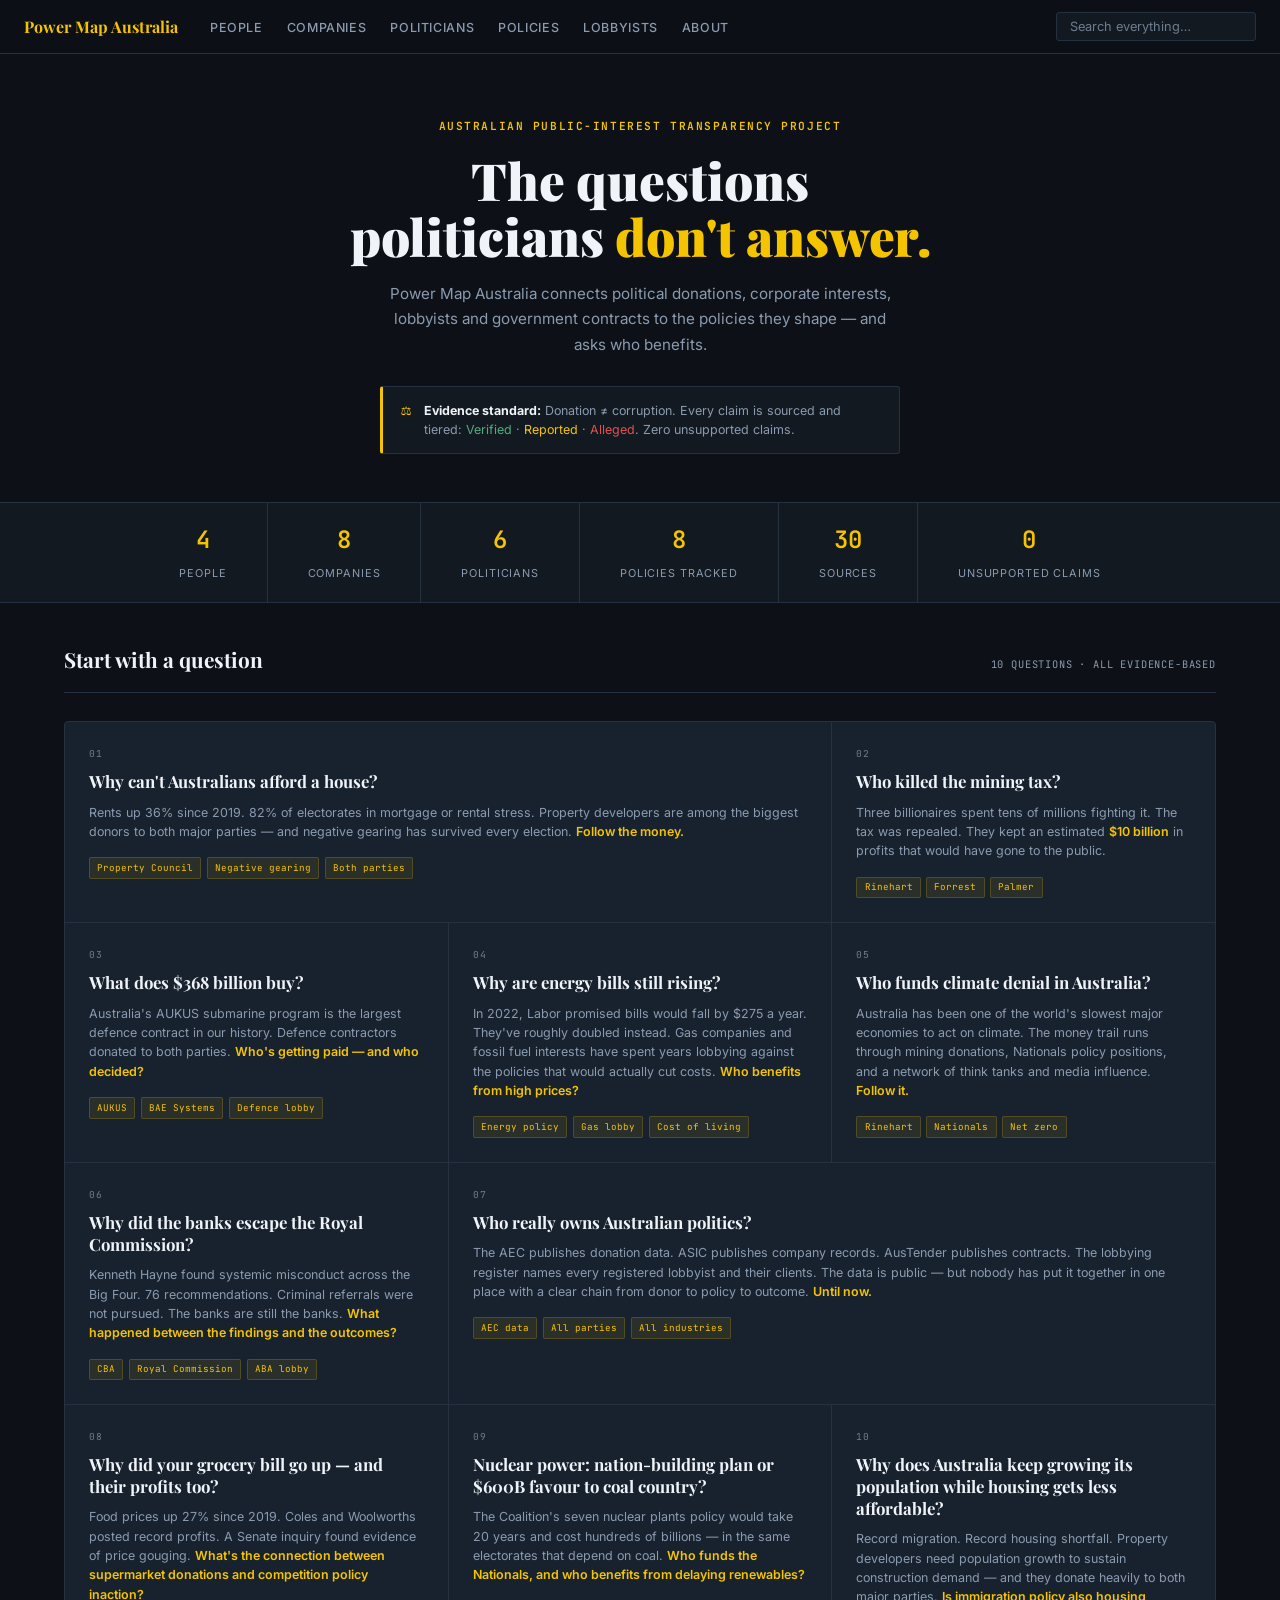
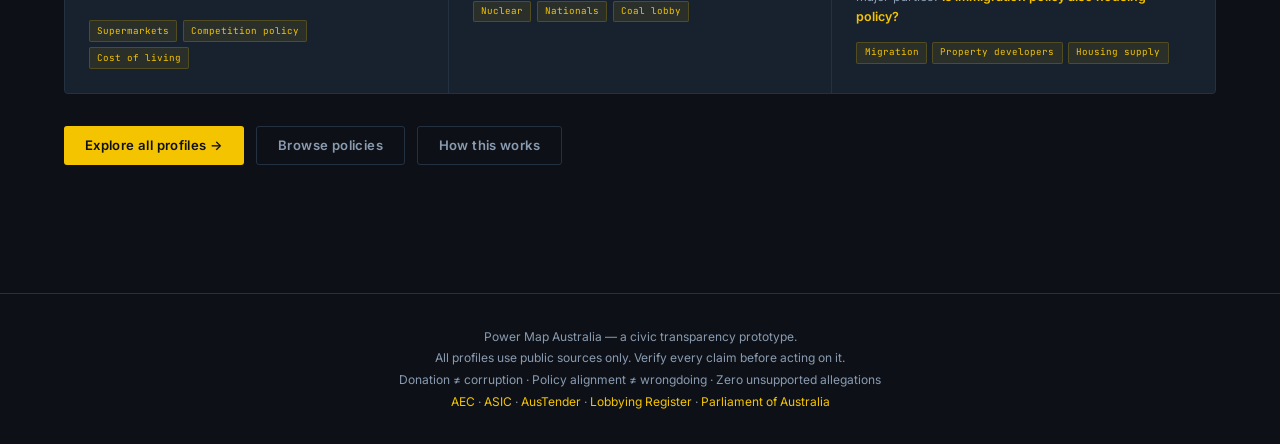
==== commit 9ffefc40: "Add files via upload" ====
--- a/index.html
+++ b/index.html
@@ -34,18 +34,37 @@
 .nav-search:focus{outline:none;border-color:var(--gold)}
 
 /* HERO */
-.hero{padding:5rem 1.5rem 4rem;max-width:860px;margin:0 auto;text-align:center}
+.hero{padding:4rem 1.5rem 3rem;max-width:760px;margin:0 auto;text-align:center}
 .eyebrow{font-family:var(--mono);font-size:0.7rem;font-weight:600;letter-spacing:0.14em;text-transform:uppercase;color:var(--gold);margin-bottom:1rem;display:block}
-.hero h1{font-family:var(--serif);font-size:clamp(2rem,5vw,3.5rem);font-weight:900;line-height:1.1;margin-bottom:1.2rem}
+.hero h1{font-family:var(--serif);font-size:clamp(2rem,5vw,3.2rem);font-weight:900;line-height:1.1;margin-bottom:1rem}
 .hero h1 em{font-style:normal;color:var(--gold)}
-.hero p{font-size:1rem;color:var(--muted);max-width:560px;margin:0 auto 2rem;line-height:1.7}
-.hero-btns{display:flex;gap:0.75rem;justify-content:center;flex-wrap:wrap;margin-bottom:2.5rem}
+.hero-sub{font-size:0.95rem;color:var(--muted);max-width:520px;margin:0 auto 1.75rem;line-height:1.7}
 .btn{display:inline-flex;align-items:center;gap:0.4rem;padding:0.65rem 1.3rem;font-size:0.82rem;font-weight:600;border-radius:3px;text-decoration:none;cursor:pointer;border:none;transition:all 0.2s;font-family:var(--sans);letter-spacing:0.03em}
 .btn-primary{background:var(--gold);color:var(--ink)}
 .btn-primary:hover{background:#ffd600}
 .btn-ghost{background:transparent;color:var(--muted);border:1px solid var(--border)}
 .btn-ghost:hover{color:var(--text);border-color:var(--muted)}
-.evidence-note{display:inline-flex;align-items:flex-start;gap:0.75rem;background:var(--surface);border:1px solid var(--border);border-left:3px solid var(--gold);padding:0.85rem 1.1rem;border-radius:3px;font-size:0.8rem;color:var(--muted);line-height:1.55;text-align:left;max-width:520px;margin:0 auto}
+.evidence-note{display:inline-flex;align-items:flex-start;gap:0.75rem;background:var(--surface);border:1px solid var(--border);border-left:3px solid var(--gold);padding:0.85rem 1.1rem;border-radius:3px;font-size:0.78rem;color:var(--muted);line-height:1.55;text-align:left;max-width:520px;margin:0 auto}
+
+/* QUESTIONS SECTION */
+.questions-wrap{max-width:1200px;margin:0 auto;padding:2.5rem 1.5rem 4rem}
+.questions-header{display:flex;align-items:baseline;justify-content:space-between;gap:1rem;margin-bottom:1.75rem;padding-bottom:1rem;border-bottom:1px solid var(--border)}
+.questions-title{font-family:var(--serif);font-size:1.3rem;font-weight:700;color:var(--text)}
+.questions-meta{font-family:var(--mono);font-size:0.65rem;color:var(--muted);letter-spacing:0.08em;text-transform:uppercase}
+.questions-grid{display:grid;grid-template-columns:repeat(auto-fill,minmax(340px,1fr));gap:1px;background:var(--border);border:1px solid var(--border);border-radius:4px;overflow:hidden}
+.q-card{background:var(--card);padding:1.5rem;cursor:pointer;transition:background 0.2s;position:relative;display:flex;flex-direction:column;gap:0.6rem}
+.q-card:hover{background:var(--card2)}
+.q-card:hover .q-arrow{opacity:1;transform:translateX(0)}
+.q-num{font-family:var(--mono);font-size:0.6rem;color:var(--muted2);letter-spacing:0.1em}
+.q-question{font-family:var(--serif);font-size:1.05rem;font-weight:700;line-height:1.3;color:var(--text)}
+.q-teaser{font-size:0.78rem;color:var(--muted);line-height:1.55}
+.q-teaser strong{color:var(--gold);font-weight:600}
+.q-footer{display:flex;align-items:center;justify-content:space-between;margin-top:0.4rem}
+.q-tags{display:flex;gap:0.35rem;flex-wrap:wrap}
+.q-tag{font-family:var(--mono);font-size:0.58rem;padding:0.15rem 0.45rem;border-radius:2px;background:rgba(245,196,0,0.08);color:var(--gold);border:1px solid rgba(245,196,0,0.2)}
+.q-arrow{font-size:0.8rem;color:var(--gold);opacity:0;transform:translateX(-4px);transition:all 0.2s;flex-shrink:0}
+.q-card-featured{grid-column:span 2}
+@media(max-width:700px){.q-card-featured{grid-column:span 1}}
 
 /* STATS */
 .stats-row{background:var(--surface);border-top:1px solid var(--border);border-bottom:1px solid var(--border);display:flex;justify-content:center;flex-wrap:wrap;gap:0}
@@ -179,8 +198,21 @@
 .gr-meta{font-size:0.72rem;color:var(--muted);font-family:var(--mono)}
 .gr-type{font-family:var(--mono);font-size:0.6rem;padding:0.15rem 0.45rem;border-radius:2px;background:var(--surface);color:var(--muted);border:1px solid var(--border);white-space:nowrap}
 
-/* EVIDENCE TIERS LEGEND */
-.tier-legend{display:flex;gap:1rem;flex-wrap:wrap;margin-bottom:1.5rem}
+/* QUESTION RELATED CARDS */
+.q-related-card{background:var(--surface);border:1px solid var(--border);border-radius:3px;padding:0.65rem 1rem;font-size:0.82rem;color:var(--text);cursor:pointer;transition:border-color 0.2s;display:flex;justify-content:space-between;align-items:center}
+.q-related-card:hover{border-color:var(--gold);color:var(--gold)}
+
+/* MOBILE NAV */
+.nav-menu-btn{display:none;background:transparent;border:1px solid var(--border);color:var(--muted);padding:0.35rem 0.7rem;border-radius:3px;cursor:pointer;font-size:0.8rem;font-family:var(--sans)}
+.nav-menu-btn:hover{color:var(--text)}
+@media(max-width:768px){
+  .nav-links{display:none;position:absolute;top:54px;left:0;right:0;background:rgba(13,17,23,0.98);border-bottom:1px solid var(--border);flex-direction:column;padding:0.75rem 1.5rem;gap:0;z-index:99}
+  .nav-links.open{display:flex}
+  .nav-links li{border-bottom:1px solid var(--border)}
+  .nav-links a{display:block;padding:0.65rem 0;font-size:0.85rem}
+  .nav-menu-btn{display:block}
+  .nav-search{width:140px}
+}
 .tier-item{display:flex;align-items:center;gap:0.4rem;font-size:0.72rem;color:var(--muted)}
 .tier-dot{width:8px;height:8px;border-radius:50%;flex-shrink:0}
 
@@ -213,31 +245,27 @@
 
 <nav>
   <a href="#" class="nav-logo" onclick="showPanel('home');return false">Power Map Australia</a>
-  <ul class="nav-links">
-    <li><a href="#" onclick="showPanel('people');return false">People</a></li>
-    <li><a href="#" onclick="showPanel('companies');return false">Companies</a></li>
-    <li><a href="#" onclick="showPanel('politicians');return false">Politicians</a></li>
-    <li><a href="#" onclick="showPanel('policies');return false">Policies</a></li>
-    <li><a href="#" onclick="showPanel('lobbyists');return false">Lobbyists</a></li>
-    <li><a href="#" onclick="showPanel('about');return false">About</a></li>
+  <button class="nav-menu-btn" id="nav-menu-btn" onclick="toggleMobileNav()">☰ Menu</button>
+  <ul class="nav-links" id="nav-links">
+    <li><a href="#" onclick="showPanel('people');closeMobileNav();return false">People</a></li>
+    <li><a href="#" onclick="showPanel('companies');closeMobileNav();return false">Companies</a></li>
+    <li><a href="#" onclick="showPanel('politicians');closeMobileNav();return false">Politicians</a></li>
+    <li><a href="#" onclick="showPanel('policies');closeMobileNav();return false">Policies</a></li>
+    <li><a href="#" onclick="showPanel('lobbyists');closeMobileNav();return false">Lobbyists</a></li>
+    <li><a href="#" onclick="showPanel('about');closeMobileNav();return false">About</a></li>
   </ul>
   <input class="nav-search" type="search" id="nav-search" placeholder="Search everything…" />
 </nav>
 
-<!-- HERO -->
+<!-- HOME -->
 <div id="panel-home">
   <header class="hero">
     <span class="eyebrow">Australian public-interest transparency project</span>
-    <h1>Follow the money.<br>Understand the <em>incentives.</em><br>Judge the outcomes.</h1>
-    <p>A searchable, evidence-based map of political donations, corporate interests, lobbyists, government contracts and policy outcomes — and who benefits.</p>
-    <div class="hero-btns">
-      <button class="btn btn-primary" onclick="showPanel('people')">Explore profiles →</button>
-      <button class="btn btn-ghost" onclick="showPanel('policies')">Browse policies</button>
-      <button class="btn btn-ghost" onclick="showPanel('about')">Methodology</button>
-    </div>
+    <h1>The questions<br>politicians <em>don't answer.</em></h1>
+    <p class="hero-sub">Power Map Australia connects political donations, corporate interests, lobbyists and government contracts to the policies they shape — and asks who benefits.</p>
     <div class="evidence-note">
       <span style="color:var(--gold);flex-shrink:0">⚖</span>
-      <span><strong style="color:var(--text)">Evidence standard:</strong> Donation ≠ corruption. Investment ≠ wrongdoing. Every claim is sourced. Evidence is tiered: <span style="color:var(--green)">Verified</span> · <span style="color:var(--gold)">Reported</span> · <span style="color:var(--red)">Alleged</span>.</span>
+      <span><strong style="color:var(--text)">Evidence standard:</strong> Donation ≠ corruption. Every claim is sourced and tiered: <span style="color:var(--green)">Verified</span> · <span style="color:var(--gold)">Reported</span> · <span style="color:var(--red)">Alleged</span>. Zero unsupported claims.</span>
     </div>
   </header>
 
@@ -248,6 +276,123 @@
     <div class="stat"><span class="stat-n" id="s-policies">0</span><span class="stat-l">Policies tracked</span></div>
     <div class="stat"><span class="stat-n" id="s-sources">0</span><span class="stat-l">Sources</span></div>
     <div class="stat"><span class="stat-n">0</span><span class="stat-l">Unsupported claims</span></div>
+  </div>
+
+  <!-- 10 QUESTIONS -->
+  <div class="questions-wrap">
+    <div class="questions-header">
+      <h2 class="questions-title">Start with a question</h2>
+      <span class="questions-meta">10 questions · all evidence-based</span>
+    </div>
+    <div class="questions-grid">
+
+      <div class="q-card q-card-featured" onclick="openQuestion('housing')">
+        <span class="q-num">01</span>
+        <p class="q-question">Why can't Australians afford a house?</p>
+        <p class="q-teaser">Rents up 36% since 2019. 82% of electorates in mortgage or rental stress. Property developers are among the biggest donors to both major parties — and negative gearing has survived every election. <strong>Follow the money.</strong></p>
+        <div class="q-footer">
+          <div class="q-tags"><span class="q-tag">Property Council</span><span class="q-tag">Negative gearing</span><span class="q-tag">Both parties</span></div>
+          <span class="q-arrow">→</span>
+        </div>
+      </div>
+
+      <div class="q-card" onclick="openQuestion('mining-tax')">
+        <span class="q-num">02</span>
+        <p class="q-question">Who killed the mining tax?</p>
+        <p class="q-teaser">Three billionaires spent tens of millions fighting it. The tax was repealed. They kept an estimated <strong>$10 billion</strong> in profits that would have gone to the public.</p>
+        <div class="q-footer">
+          <div class="q-tags"><span class="q-tag">Rinehart</span><span class="q-tag">Forrest</span><span class="q-tag">Palmer</span></div>
+          <span class="q-arrow">→</span>
+        </div>
+      </div>
+
+      <div class="q-card" onclick="openQuestion('defence')">
+        <span class="q-num">03</span>
+        <p class="q-question">What does $368 billion buy?</p>
+        <p class="q-teaser">Australia's AUKUS submarine program is the largest defence contract in our history. Defence contractors donated to both parties. <strong>Who's getting paid — and who decided?</strong></p>
+        <div class="q-footer">
+          <div class="q-tags"><span class="q-tag">AUKUS</span><span class="q-tag">BAE Systems</span><span class="q-tag">Defence lobby</span></div>
+          <span class="q-arrow">→</span>
+        </div>
+      </div>
+
+      <div class="q-card" onclick="openQuestion('energy')">
+        <span class="q-num">04</span>
+        <p class="q-question">Why are energy bills still rising?</p>
+        <p class="q-teaser">In 2022, Labor promised bills would fall by $275 a year. They've roughly doubled instead. Gas companies and fossil fuel interests have spent years lobbying against the policies that would actually cut costs. <strong>Who benefits from high prices?</strong></p>
+        <div class="q-footer">
+          <div class="q-tags"><span class="q-tag">Energy policy</span><span class="q-tag">Gas lobby</span><span class="q-tag">Cost of living</span></div>
+          <span class="q-arrow">→</span>
+        </div>
+      </div>
+
+      <div class="q-card" onclick="openQuestion('climate')">
+        <span class="q-num">05</span>
+        <p class="q-question">Who funds climate denial in Australia?</p>
+        <p class="q-teaser">Australia has been one of the world's slowest major economies to act on climate. The money trail runs through mining donations, Nationals policy positions, and a network of think tanks and media influence. <strong>Follow it.</strong></p>
+        <div class="q-footer">
+          <div class="q-tags"><span class="q-tag">Rinehart</span><span class="q-tag">Nationals</span><span class="q-tag">Net zero</span></div>
+          <span class="q-arrow">→</span>
+        </div>
+      </div>
+
+      <div class="q-card" onclick="openQuestion('banking')">
+        <span class="q-num">06</span>
+        <p class="q-question">Why did the banks escape the Royal Commission?</p>
+        <p class="q-teaser">Kenneth Hayne found systemic misconduct across the Big Four. 76 recommendations. Criminal referrals were not pursued. The banks are still the banks. <strong>What happened between the findings and the outcomes?</strong></p>
+        <div class="q-footer">
+          <div class="q-tags"><span class="q-tag">CBA</span><span class="q-tag">Royal Commission</span><span class="q-tag">ABA lobby</span></div>
+          <span class="q-arrow">→</span>
+        </div>
+      </div>
+
+      <div class="q-card q-card-featured" onclick="openQuestion('who-owns')">
+        <span class="q-num">07</span>
+        <p class="q-question">Who really owns Australian politics?</p>
+        <p class="q-teaser">The AEC publishes donation data. ASIC publishes company records. AusTender publishes contracts. The lobbying register names every registered lobbyist and their clients. The data is public — but nobody has put it together in one place with a clear chain from donor to policy to outcome. <strong>Until now.</strong></p>
+        <div class="q-footer">
+          <div class="q-tags"><span class="q-tag">AEC data</span><span class="q-tag">All parties</span><span class="q-tag">All industries</span></div>
+          <span class="q-arrow">→</span>
+        </div>
+      </div>
+
+      <div class="q-card" onclick="openQuestion('supermarkets')">
+        <span class="q-num">08</span>
+        <p class="q-question">Why did your grocery bill go up — and their profits too?</p>
+        <p class="q-teaser">Food prices up 27% since 2019. Coles and Woolworths posted record profits. A Senate inquiry found evidence of price gouging. <strong>What's the connection between supermarket donations and competition policy inaction?</strong></p>
+        <div class="q-footer">
+          <div class="q-tags"><span class="q-tag">Supermarkets</span><span class="q-tag">Competition policy</span><span class="q-tag">Cost of living</span></div>
+          <span class="q-arrow">→</span>
+        </div>
+      </div>
+
+      <div class="q-card" onclick="openQuestion('nuclear')">
+        <span class="q-num">09</span>
+        <p class="q-question">Nuclear power: nation-building plan or $600B favour to coal country?</p>
+        <p class="q-teaser">The Coalition's seven nuclear plants policy would take 20 years and cost hundreds of billions — in the same electorates that depend on coal. <strong>Who funds the Nationals, and who benefits from delaying renewables?</strong></p>
+        <div class="q-footer">
+          <div class="q-tags"><span class="q-tag">Nuclear</span><span class="q-tag">Nationals</span><span class="q-tag">Coal lobby</span></div>
+          <span class="q-arrow">→</span>
+        </div>
+      </div>
+
+      <div class="q-card" onclick="openQuestion('population')">
+        <span class="q-num">10</span>
+        <p class="q-question">Why does Australia keep growing its population while housing gets less affordable?</p>
+        <p class="q-teaser">Record migration. Record housing shortfall. Property developers need population growth to sustain construction demand — and they donate heavily to both major parties. <strong>Is immigration policy also housing policy?</strong></p>
+        <div class="q-footer">
+          <div class="q-tags"><span class="q-tag">Migration</span><span class="q-tag">Property developers</span><span class="q-tag">Housing supply</span></div>
+          <span class="q-arrow">→</span>
+        </div>
+      </div>
+
+    </div>
+
+    <div style="margin-top:2rem;display:flex;gap:0.75rem;flex-wrap:wrap">
+      <button class="btn btn-primary" onclick="showPanel('people')">Explore all profiles →</button>
+      <button class="btn btn-ghost" onclick="showPanel('policies')">Browse policies</button>
+      <button class="btn btn-ghost" onclick="showPanel('about')">How this works</button>
+    </div>
   </div>
 
   <!-- Global search results -->
@@ -806,6 +951,165 @@
 }
 
 // ─────────────────────────────────────────────
+// QUESTION MODALS
+// ─────────────────────────────────────────────
+const QUESTIONS = {
+  'housing': {
+    title: 'Why can\'t Australians afford a house?',
+    intro: 'Rents are up 36% since 2019. Mortgage repayments now consume a record share of household income. Yet the two policies economists consistently identify as driving unaffordability — negative gearing and the 50% CGT discount — have survived every election for 25 years. The property industry is one of Australia\'s biggest political donors. This is what the money trail looks like.',
+    chain: ['Property Council donors','→ Liberal & Labor parties','→ Negative gearing retained','→ Property values rise','→ Developers profit','→ Renters & buyers pay more'],
+    relatedPolicies: ['policy-negative-gearing','policy-housing-accord'],
+    relatedCompanies: ['property-council'],
+    explainer: 'Negative gearing allows property investors to deduct losses on investment properties against their personal income, reducing their tax bill. Combined with the 50% capital gains tax discount introduced in 1999, it strongly favours existing property owners over first home buyers and renters. Treasury estimates the combined cost to taxpayers exceeds $10 billion per year — money that could fund public housing or infrastructure.',
+    sources: ['AEC Transparency Register','Treasury Tax Expenditure Statement','Senate Economics Committee — Housing Affordability 2024']
+  },
+  'mining-tax': {
+    title: 'Who killed the mining tax?',
+    intro: 'In 2010, the Rudd government proposed a 40% Resource Super Profits Tax on mining companies. Within weeks, the mining industry launched one of the most expensive political campaigns in Australian history. The tax was first watered down, then scrapped entirely by the Abbott government in 2014. Economists estimate $10 billion or more in public revenue was foregone.',
+    chain: ['Rinehart + Forrest + Palmer','→ $22M+ campaign spending','→ Liberal & National donations','→ MRRT repealed 2014','→ $10B+ revenue foregone','→ Public services unfunded'],
+    relatedPolicies: ['policy-resource-taxation'],
+    relatedCompanies: ['hancock-prospecting','fortescue','mineralogy'],
+    explainer: 'The Minerals Resource Rent Tax (MRRT) replaced the original Super Profits Tax after intense lobbying. It raised far less revenue than intended due to concessions made during negotiations. The Abbott government repealed it entirely in 2014. The three billionaires who led the campaign — Rinehart, Forrest and Palmer — each had hundreds of millions of reasons to fight it.',
+    sources: ['AEC Transparency Register','Hansard — MRRT repeal debate 2014','ABC News — mining tax campaign reporting']
+  },
+  'defence': {
+    title: 'What does $368 billion buy?',
+    intro: 'AUKUS is the largest defence procurement in Australian history. Australia will spend between $268 billion and $368 billion over the coming decades on nuclear-powered submarines — more than the entire annual federal budget. Defence contractors donated to both major parties. The decision was announced with no public tender, no cost-benefit analysis released to the public, and no parliamentary vote.',
+    chain: ['Defence contractors donate','→ Both major parties','→ AUKUS announced 2021','→ No public tender','→ $268–368B committed','→ Contractors win'],
+    relatedPolicies: ['policy-aukus'],
+    relatedCompanies: ['defence-cluster'],
+    explainer: 'The AUKUS submarine deal was announced by Scott Morrison, Boris Johnson and Joe Biden in September 2021, scrapping Australia\'s existing contract with France. The decision bypassed normal procurement processes. ANAO has flagged significant cost and schedule risks. Defence industry lobbyists have direct access to the ministers who make these decisions.',
+    sources: ['ANAO — Naval Shipbuilding audit','AusTender — Defence contracts register','ABC News — AUKUS cost analysis']
+  },
+  'energy': {
+    title: 'Why are energy bills still rising?',
+    intro: 'Labor promised energy bills would fall $275 per year by 2025. Instead, household electricity costs have roughly doubled since 2019. Gas companies posted record profits during the same period. The fossil fuel industry has spent decades lobbying against the renewable energy policies and market reforms that independent economists say would actually bring prices down.',
+    chain: ['Gas & coal lobby donate','→ Both major parties','→ Fossil fuel subsidies retained','→ Transition delayed','→ Record company profits','→ Household bills rise'],
+    relatedPolicies: ['policy-clean-energy-target','policy-net-zero-2050'],
+    relatedCompanies: ['hancock-prospecting'],
+    explainer: 'Australia is one of the world\'s largest exporters of gas, yet Australian households pay some of the highest gas prices in the world. Domestic gas reservation policies that would cap prices were resisted by industry for years. The energy transition to renewables is happening — but slower than it could, partly due to sustained lobbying by incumbent fossil fuel interests.',
+    sources: ['ACCC — Energy market reports','AEC Transparency Register','ABC News — energy bill analysis 2024']
+  },
+  'climate': {
+    title: 'Who funds climate denial in Australia?',
+    intro: 'Australia took longer than almost any comparable country to legislate net zero by 2050. The Nationals voted against it internally. One Nation campaigns on climate denial. A network of think tanks, media commentators and political donors has spent two decades questioning climate science and opposing emissions reduction policy. The money trail is traceable.',
+    chain: ['Mining donors','→ Nationals & One Nation','→ Net zero delayed','→ Think tank funding','→ Media influence','→ Policy paralysis'],
+    relatedPolicies: ['policy-net-zero-2050','policy-resource-taxation'],
+    relatedCompanies: ['hancock-prospecting','mineralogy'],
+    explainer: 'Gina Rinehart has publicly opposed net zero and donated to parties that share that position. Clive Palmer\'s UAP ran climate-sceptic advertising. The Nationals extracted major concessions before supporting the 2022 net zero legislation. Australia\'s per-capita emissions remain among the highest in the developed world.',
+    sources: ['AEC Transparency Register','Hansard — Climate legislation 2022','The Guardian — Australian climate denial funding']
+  },
+  'banking': {
+    title: 'Why did the banks escape the Royal Commission?',
+    intro: 'Commissioner Kenneth Hayne\'s 2019 Royal Commission into Misconduct in the Banking, Superannuation and Financial Services Industry found systemic misconduct across the Big Four banks. He made 76 recommendations. Criminal referrals were referred but not ultimately pursued. The banks spent heavily on lobbying during and after the Commission. Most Australians affected never received full compensation.',
+    chain: ['Banks lobby ABA','→ Coalition & Labor donors','→ Criminal referrals dropped','→ Weak implementation','→ Banks unreformed','→ Customers uncompensated'],
+    relatedPolicies: ['policy-banking-regulation'],
+    relatedCompanies: ['cba'],
+    explainer: 'The Australian Banking Association lobbied intensively against the strongest Royal Commission recommendations. The Coalition government, which had initially opposed calling the Royal Commission, was slow to implement findings. Criminal referrals made by ASIC following the Commission were not pursued to conviction. The Big Four banks remain among the most profitable in the world.',
+    sources: ['Hayne Royal Commission Final Report 2019','ASIC — enforcement outcomes','ABC News — Royal Commission follow-up']
+  },
+  'who-owns': {
+    title: 'Who really owns Australian politics?',
+    intro: 'The data is public. The AEC publishes donations. AusTender publishes contracts. ASIC publishes directorships. The lobbying register names every registered lobbyist and their clients. What\'s been missing is a single place where that data is connected — where you can follow the chain from donor to party to policy to outcome and ask: who benefited, and who paid?',
+    chain: ['Public data exists','→ AEC + ASIC + AusTender','→ Power Map connects it','→ Donor → Party → Policy','→ Outcome → Beneficiary','→ You decide'],
+    relatedPolicies: ['policy-resource-taxation','policy-negative-gearing','policy-aukus'],
+    relatedCompanies: ['hancock-prospecting','property-council','defence-cluster','cba'],
+    explainer: 'Power Map Australia is a civic transparency project. It doesn\'t make accusations — it maps documented relationships and asks documented questions. Every claim is sourced. Evidence is tiered: Verified (government registers, Hansard, court findings), Reported (ABC, AFR, Guardian), or Alleged (clearly labelled). Zero unsupported claims.',
+    sources: ['AEC Transparency Register — transparency.aec.gov.au','AusTender — tenders.gov.au','Federal Lobbying Register — lobbyists.ag.gov.au','ASIC — asic.gov.au']
+  },
+  'supermarkets': {
+    title: 'Why did your grocery bill go up — and their profits too?',
+    intro: 'Australian food prices rose approximately 27% between 2019 and 2024. In the same period, Coles and Woolworths posted record profits. A 2024 Senate inquiry found evidence consistent with price gouging. The two supermarket giants control around 65% of the grocery market. Competition policy that could address this has been consistently weak — and the retail sector donates to both major parties.',
+    chain: ['Coles & Woolworths donate','→ Both major parties','→ Competition policy weak','→ ACCC under-resourced','→ Price gouging tolerated','→ Households pay more'],
+    relatedPolicies: [],
+    relatedCompanies: [],
+    explainer: 'Australia\'s grocery market is one of the most concentrated in the world. The ACCC has raised concerns about market power repeatedly. A 2024 Senate inquiry recommended divestiture powers — the ability for the government to force supermarkets to sell stores to increase competition. The government has been slow to act. The retail industry is a significant political donor.',
+    sources: ['Senate Select Committee on Supermarket Prices 2024','ACCC — Supermarkets inquiry 2024','AEC Transparency Register']
+  },
+  'nuclear': {
+    title: 'Nuclear power: nation-building plan or $600B favour to coal country?',
+    intro: 'The Coalition\'s seven nuclear power plants policy was the centrepiece of the 2025 federal election campaign. Independent analysis suggested it would cost $600 billion or more, take 20+ years to deliver, and be built in coal-dependent electorates represented by Nationals MPs. The policy was rejected by voters at the election — but the underlying question remains: who funded the campaign for nuclear, and who stood to benefit from delaying the renewable transition?',
+    chain: ['Coal & mining donors','→ Liberal & National parties','→ Nuclear policy announced','→ Renewables delayed','→ Coal country protected','→ Transition costs rise'],
+    relatedPolicies: ['policy-net-zero-2050','policy-clean-energy-target'],
+    relatedCompanies: ['hancock-prospecting','mineralogy'],
+    explainer: 'The proposed nuclear sites were all in regions currently dependent on coal power stations — many represented by Nationals MPs whose donors include the resources sector. Independent energy economists broadly concluded that nuclear would be more expensive and slower than renewables. The policy was voted down at the 2025 election but shaped the entire energy debate for two years.',
+    sources: ['CSIRO GenCost 2024 — renewable vs nuclear costs','AEC Transparency Register','ABC News — nuclear policy analysis 2025']
+  },
+  'population': {
+    title: 'Why does Australia keep growing its population while housing gets less affordable?',
+    intro: 'Australia recorded net overseas migration of over 500,000 people in 2022–23 — the highest in history. In the same period, housing construction fell well short of demand, rents hit record highs, and homelessness increased. Property developers depend on population growth to sustain construction demand and land values. They are significant donors to both major parties. Is migration policy also, in practice, housing policy for developers?',
+    chain: ['Developer donations','→ Both major parties','→ High migration settings','→ Housing demand rises','→ Land values increase','→ Developers profit, renters pay'],
+    relatedPolicies: ['policy-negative-gearing','policy-housing-accord'],
+    relatedCompanies: ['property-council'],
+    explainer: 'Australia\'s major political parties have both supported high migration settings. The property and construction industry benefits directly from population growth — more people means more demand for housing, which supports land values and construction pipelines. Critics argue that migration settings have run ahead of housing supply for years, deliberately or not, benefiting asset owners at the expense of renters and first home buyers.',
+    sources: ['ABS — Migration statistics 2022–23','Senate Economics Committee — Housing Affordability','AEC Transparency Register — property sector donations']
+  }
+};
+
+function openQuestion(key) {
+  const q = QUESTIONS[key];
+  if (!q) return;
+
+  const relatedPolicyCards = (q.relatedPolicies||[]).map(id => {
+    const p = DB.policies.find(x => x.id === id);
+    return p ? `<div class="q-related-card" onclick="closeModal();openModal('policy','${p.id}')">${p.name}<span style="color:var(--gold);margin-left:0.5rem">→</span></div>` : '';
+  }).join('');
+
+  const relatedCompanyCards = (q.relatedCompanies||[]).map(id => {
+    const c = DB.companies.find(x => x.id === id);
+    return c ? `<div class="q-related-card" onclick="closeModal();openModal('company','${c.id}')">${c.name}<span style="color:var(--gold);margin-left:0.5rem">→</span></div>` : '';
+  }).join('');
+
+  const chainHtml = (q.chain||[]).map((node,i) => {
+    const isArrow = node.startsWith('→');
+    return isArrow
+      ? `<span class="chain-arrow">${node}</span>`
+      : `<span class="chain-node">${node}</span>`;
+  }).join('');
+
+  document.getElementById('modal-inner').innerHTML = `
+    <div class="modal-header">
+      <p class="modal-eyebrow">Power Map question</p>
+      <h2 class="modal-title" style="font-size:1.3rem;line-height:1.3">${q.title}</h2>
+    </div>
+    <div class="modal-body">
+      <p class="modal-summary">${q.intro}</p>
+
+      <div class="chain">
+        <p class="chain-title">Money → Policy → Outcome chain</p>
+        <div class="chain-row">${chainHtml}</div>
+      </div>
+
+      <div style="margin-bottom:1.5rem">
+        <p class="msec-title">What the evidence shows</p>
+        <p style="font-size:0.82rem;color:var(--muted);line-height:1.7">${q.explainer}</p>
+      </div>
+
+      ${relatedPolicyCards || relatedCompanyCards ? `
+      <div style="margin-bottom:1.5rem">
+        <p class="msec-title">Explore the profiles behind this question</p>
+        <div style="display:flex;flex-direction:column;gap:0.4rem">
+          ${relatedCompanyCards}
+          ${relatedPolicyCards}
+        </div>
+      </div>` : ''}
+
+      <div class="verify-box">
+        <p class="verify-label">Primary sources</p>
+        <div class="src-list">${(q.sources||[]).map(s=>`<span class="src-link" style="cursor:default;color:var(--muted)">${s}</span>`).join('')}</div>
+      </div>
+
+      <div style="display:flex;gap:0.75rem;flex-wrap:wrap;margin-top:1.25rem">
+        <button class="btn btn-primary" onclick="closeModal();showPanel('people')">Explore people profiles →</button>
+        <button class="btn btn-ghost" onclick="closeModal();showPanel('policies')">Browse all policies</button>
+      </div>
+    </div>`;
+
+  document.getElementById('overlay').classList.add('open');
+  document.body.style.overflow = 'hidden';
+}
+
+// ─────────────────────────────────────────────
 // GLOBAL SEARCH
 // ─────────────────────────────────────────────
 function globalSearch(q) {
@@ -813,6 +1117,7 @@
     document.getElementById('global-search-results').style.display = 'none';
     document.getElementById('panel-home').querySelector('.hero').style.display = 'block';
     document.getElementById('panel-home').querySelector('.stats-row').style.display = 'flex';
+    document.getElementById('panel-home').querySelector('.questions-wrap').style.display = 'block';
     return;
   }
   document.getElementById('panel-home').style.display = 'block';
@@ -820,6 +1125,7 @@
   document.getElementById('panel-about').style.display = 'none';
   document.getElementById('panel-home').querySelector('.hero').style.display = 'none';
   document.getElementById('panel-home').querySelector('.stats-row').style.display = 'none';
+  document.getElementById('panel-home').querySelector('.questions-wrap').style.display = 'none';
   document.getElementById('global-search-results').style.display = 'block';
 
   const ql = q.toLowerCase();
@@ -875,8 +1181,17 @@
 
   // Modal close
   document.getElementById('overlay').addEventListener('click', e => { if(e.target===e.currentTarget) closeModal(); });
-  document.addEventListener('keydown', e => { if(e.key==='Escape') closeModal(); });
+
+  // Mobile nav
+  document.addEventListener('keydown', e => { if(e.key==='Escape') { closeModal(); closeMobileNav(); } });
 });
+
+function toggleMobileNav() {
+  document.getElementById('nav-links').classList.toggle('open');
+}
+function closeMobileNav() {
+  document.getElementById('nav-links').classList.remove('open');
+}
 </script>
 </body>
 </html>
